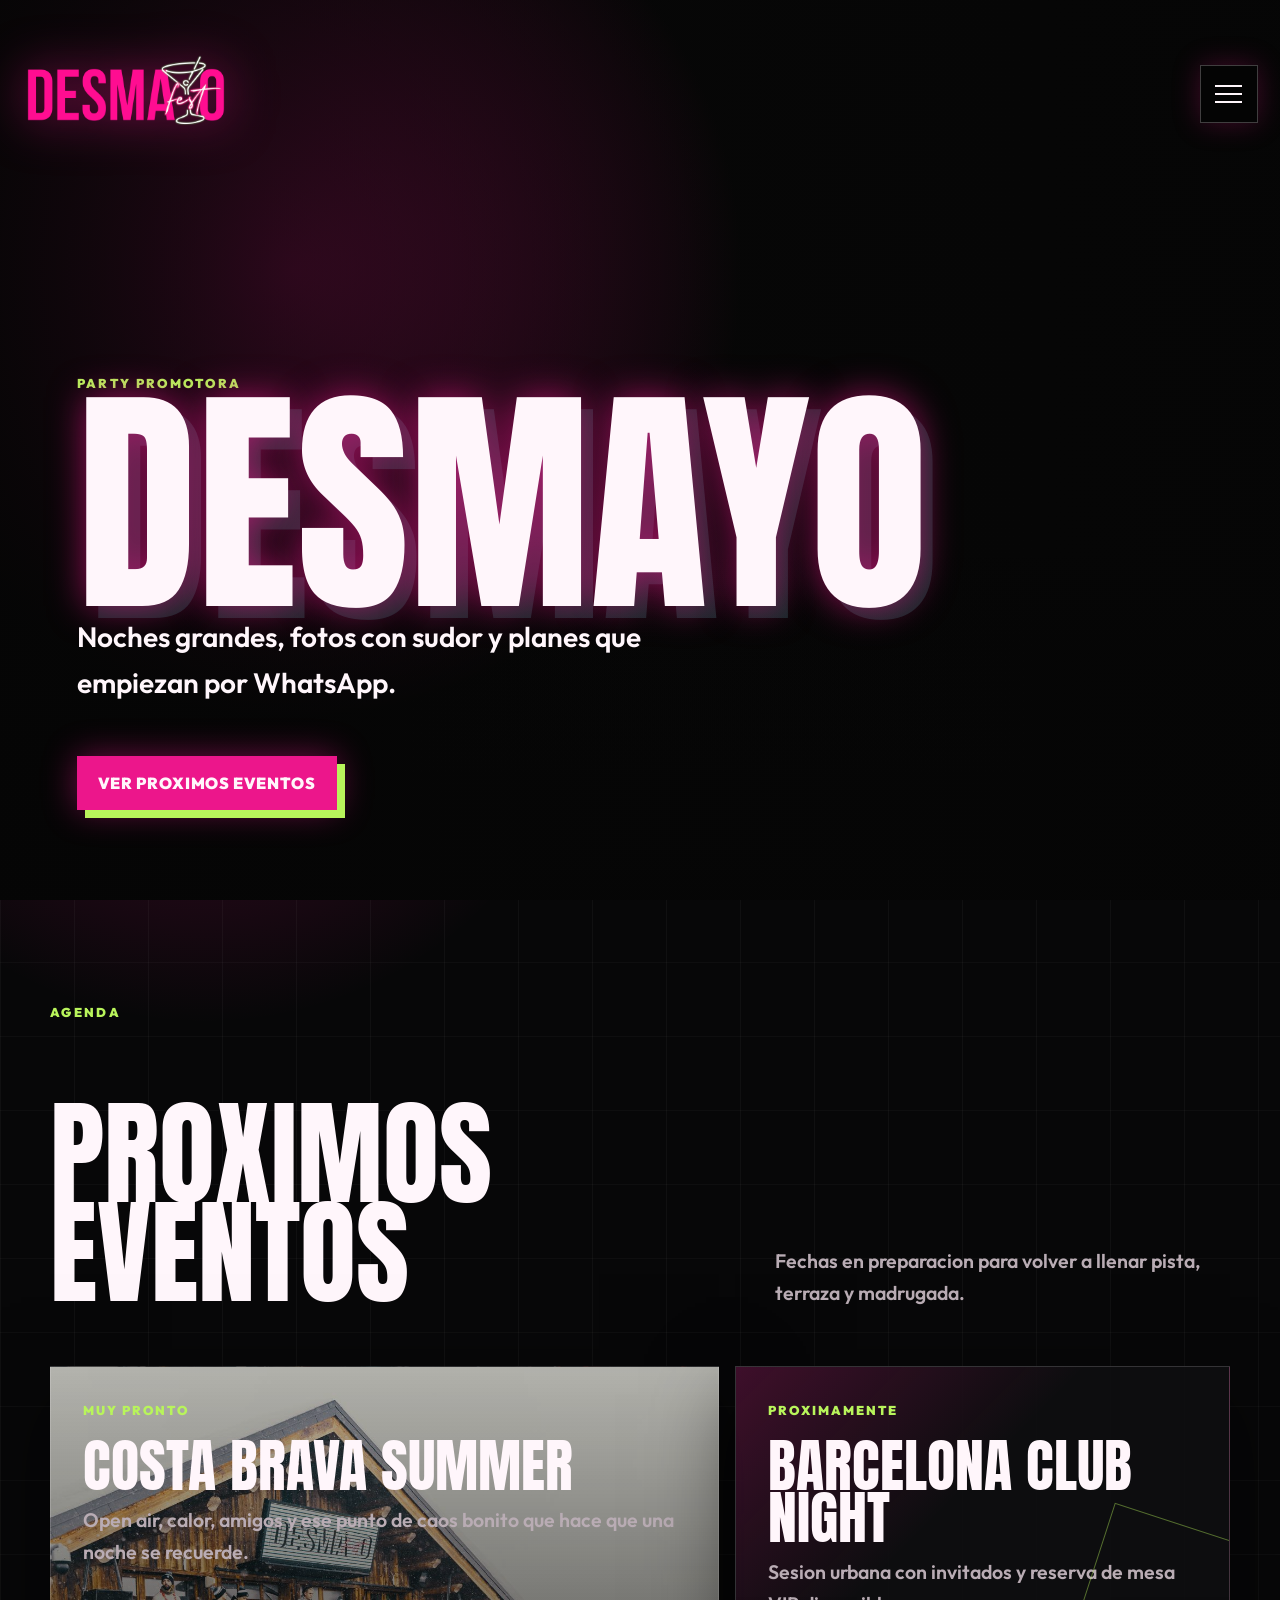
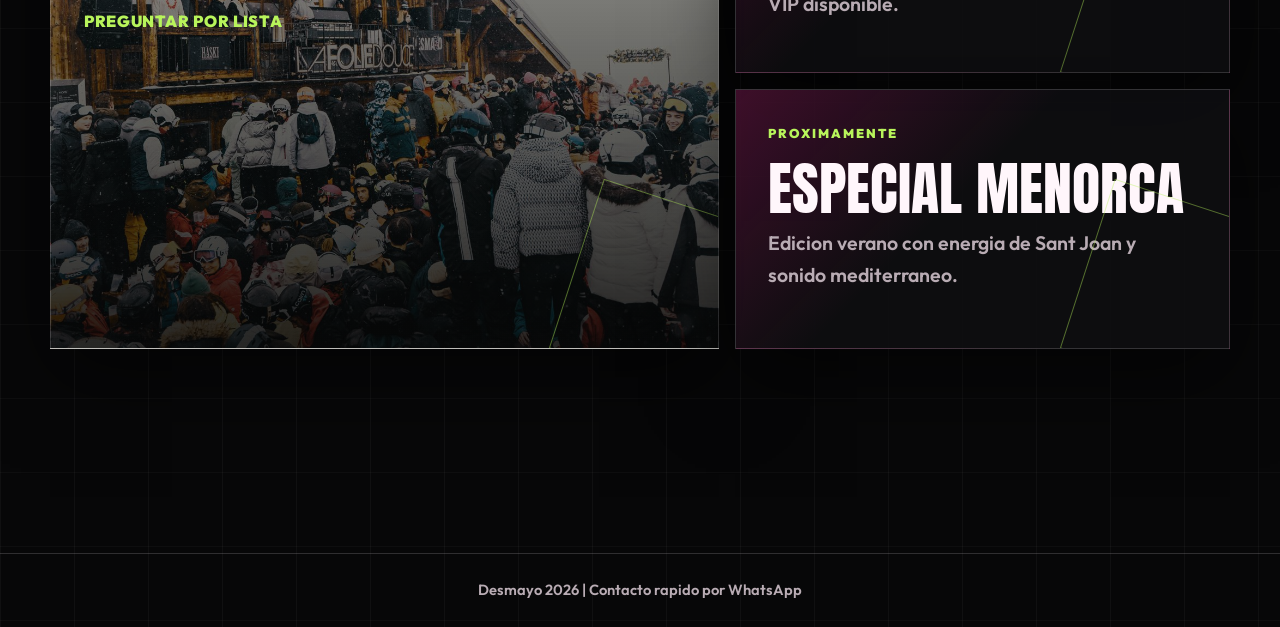
==== index.html @ 06d0cbae "Redesign public website navigation and pages" ====
<!DOCTYPE html>
<html lang="es">
  <head>
    <meta charset="UTF-8" />
    <meta name="viewport" content="width=device-width, initial-scale=1.0" />
    <title>Desmayo | Portada</title>
    <link rel="stylesheet" href="styles.css" />
  </head>
  <body>
    <nav class="corner-nav" aria-label="Navegacion principal">
      <a class="brand-mark" href="index.html" aria-label="Desmayo">
        <img src="assets/desmayo-rosa.png" alt="Desmayo" />
      </a>
      <button class="menu-toggle" id="navToggle" type="button" aria-expanded="false" aria-controls="navMenu" aria-label="Abrir menu">
        <span></span>
        <span></span>
        <span></span>
      </button>
    </nav>

    <div class="menu-overlay" id="navMenu" aria-hidden="true">
      <button class="menu-close" id="navClose" type="button" aria-label="Cerrar menu"></button>
      <div class="menu-panel">
        <a href="index.html">Portada</a>
        <a href="index.html#eventos">Eventos</a>
        <a href="galeria.html">Galeria</a>
        <a href="sobre-nosotros.html">Sobre nosotros</a>
        <a href="contacto.html">Contacto</a>
      </div>
      <div class="language-chip">Catalunya / Costa Brava</div>
    </div>

    <header class="home-hero" id="top">
      <div class="hero-slideshow" aria-hidden="true">
        <span class="hero-slide hero-slide-1"></span>
        <span class="hero-slide hero-slide-2"></span>
        <span class="hero-slide hero-slide-3"></span>
        <span class="hero-slide hero-slide-4"></span>
        <span class="hero-slide hero-slide-5"></span>
      </div>
      <div class="hero-noise" aria-hidden="true"></div>
      <div class="home-hero-content">
        <p class="eyebrow">Party promotora</p>
        <h1>Desmayo</h1>
        <p class="hero-copy">Noches grandes, fotos con sudor y planes que empiezan por WhatsApp.</p>
        <a class="btn btn-primary" href="#eventos">Ver proximos eventos</a>
      </div>
    </header>

    <main>
      <section class="events-section" id="eventos">
        <div class="section-heading">
          <p class="eyebrow">Agenda</p>
          <h2>Proximos eventos</h2>
          <p>Fechas en preparacion para volver a llenar pista, terraza y madrugada.</p>
        </div>

        <div class="event-list">
          <article class="event-card event-card-featured">
            <span class="event-date">Muy pronto</span>
            <h3>Costa Brava Summer</h3>
            <p>Open air, calor, amigos y ese punto de caos bonito que hace que una noche se recuerde.</p>
            <a class="text-link" href="contacto.html">Preguntar por lista</a>
          </article>
          <article class="event-card">
            <span class="event-date">Proximamente</span>
            <h3>Barcelona Club Night</h3>
            <p>Sesion urbana con invitados y reserva de mesa VIP disponible.</p>
          </article>
          <article class="event-card">
            <span class="event-date">Proximamente</span>
            <h3>Especial Menorca</h3>
            <p>Edicion verano con energia de Sant Joan y sonido mediterraneo.</p>
          </article>
        </div>
      </section>
    </main>

    <footer>
      <p>Desmayo 2026 | Contacto rapido por WhatsApp</p>
    </footer>
    <script src="script.js"></script>
  </body>
</html>
---- styles.css ----
@import url("https://fonts.googleapis.com/css2?family=Anton&family=Outfit:wght@400;600;700;800;900&display=swap");

:root {
  --black: #050505;
  --charcoal: #111113;
  --paper: #fff6fb;
  --muted: #b9acb4;
  --pink: #ec168b;
  --hot: #ff2aa7;
  --acid: #b8f45b;
  --cyan: #7df8ff;
  --line: rgba(255, 246, 251, 0.16);
  --panel: rgba(12, 12, 14, 0.86);
  --shadow: 0 28px 80px rgba(0, 0, 0, 0.52);
}

* {
  box-sizing: border-box;
}

html {
  scroll-behavior: smooth;
}

body {
  min-height: 100vh;
  margin: 0;
  color: var(--paper);
  font-family: "Outfit", "Segoe UI", sans-serif;
  background:
    linear-gradient(90deg, rgba(255, 255, 255, 0.035) 1px, transparent 1px),
    linear-gradient(rgba(255, 255, 255, 0.026) 1px, transparent 1px),
    radial-gradient(circle at 78% 12%, rgba(125, 248, 255, 0.18), transparent 22rem),
    radial-gradient(circle at 16% 28%, rgba(236, 22, 139, 0.28), transparent 25rem),
    #070708;
  background-size: 74px 74px, 74px 74px, auto, auto, auto;
}

body.menu-open {
  overflow: hidden;
}

img {
  display: block;
  width: 100%;
}

a {
  color: inherit;
}

.corner-nav {
  position: fixed;
  top: clamp(0.9rem, 2vw, 1.4rem);
  left: clamp(0.9rem, 2vw, 1.4rem);
  right: clamp(0.9rem, 2vw, 1.4rem);
  z-index: 50;
  display: flex;
  align-items: center;
  justify-content: space-between;
  pointer-events: none;
}

.brand-mark,
.menu-toggle {
  pointer-events: auto;
}

.brand-mark {
  width: clamp(128px, 16vw, 220px);
  filter: drop-shadow(0 0 24px rgba(236, 22, 139, 0.58));
}

.menu-toggle {
  display: grid;
  width: 58px;
  height: 58px;
  place-content: center;
  gap: 6px;
  border: 1px solid rgba(255, 246, 251, 0.24);
  background: rgba(5, 5, 5, 0.7);
  box-shadow: 0 0 28px rgba(236, 22, 139, 0.25);
  cursor: pointer;
  backdrop-filter: blur(18px);
}

.menu-toggle span {
  display: block;
  width: 27px;
  height: 2px;
  background: var(--paper);
  transition: transform 0.2s ease, opacity 0.2s ease;
}

.menu-toggle:hover span:nth-child(2) {
  transform: translateX(-7px);
}

.menu-overlay {
  position: fixed;
  inset: 0;
  z-index: 100;
  display: grid;
  place-items: center;
  padding: clamp(1.2rem, 5vw, 4rem);
  background:
    radial-gradient(circle at 14% 18%, rgba(255, 255, 255, 0.22), transparent 13rem),
    linear-gradient(145deg, #f00094 0%, #e91588 62%, #cf006f 100%);
  opacity: 0;
  visibility: hidden;
  transform: scale(1.03);
  transition: opacity 0.24s ease, visibility 0.24s ease, transform 0.24s ease;
}

.menu-overlay.is-open {
  opacity: 1;
  visibility: visible;
  transform: scale(1);
}

.menu-close {
  position: absolute;
  top: clamp(1.1rem, 3vw, 2.2rem);
  right: clamp(1.1rem, 3vw, 2.4rem);
  width: 62px;
  height: 62px;
  border: 0;
  background: transparent;
  cursor: pointer;
}

.menu-close::before,
.menu-close::after {
  content: "";
  position: absolute;
  top: 30px;
  left: 7px;
  width: 48px;
  height: 3px;
  background: var(--paper);
}

.menu-close::before {
  transform: rotate(45deg);
}

.menu-close::after {
  transform: rotate(-45deg);
}

.menu-panel {
  display: grid;
  gap: clamp(1.35rem, 4.6vh, 3.7rem);
  text-align: center;
}

.menu-panel a {
  color: var(--paper);
  font-size: clamp(2.15rem, 7vw, 5.4rem);
  font-weight: 400;
  line-height: 0.9;
  text-decoration: none;
  letter-spacing: 0;
  transition: transform 0.18s ease, text-shadow 0.18s ease;
}

.menu-panel a:hover {
  text-shadow: 8px 8px 0 rgba(5, 5, 5, 0.22);
  transform: translateY(-3px);
}

.language-chip {
  position: absolute;
  bottom: clamp(1.2rem, 4vw, 3rem);
  left: 50%;
  font-size: clamp(1.1rem, 3vw, 2rem);
  font-weight: 700;
  transform: translateX(-50%);
  white-space: nowrap;
}

.home-hero {
  position: relative;
  display: grid;
  min-height: 100svh;
  align-items: end;
  overflow: hidden;
  padding: clamp(8rem, 15vw, 13rem) clamp(1rem, 6vw, 6rem) clamp(2.2rem, 7vw, 6rem);
  background: var(--black);
}

.hero-slideshow,
.hero-slide,
.hero-noise {
  position: absolute;
  inset: 0;
}

.hero-slideshow {
  background: #070707;
}

.hero-slide {
  opacity: 0;
  background-position: center;
  background-size: cover;
  filter: saturate(1.18) contrast(1.08) brightness(0.82);
  transform: scale(1.04);
  animation: heroFade 45s infinite;
}

.hero-slide-1 {
  background-image: url("imagenes/1%20capt.png");
  animation-delay: -3s;
}

.hero-slide-2 {
  background-image: url("imagenes/2.png");
  animation-delay: 6s;
}

.hero-slide-3 {
  background-image: url("imagenes/3.png");
  animation-delay: 15s;
}

.hero-slide-4 {
  background-image: url("imagenes/4.png");
  animation-delay: 24s;
}

.hero-slide-5 {
  background-image: url("imagenes/5.png");
  animation-delay: 33s;
}

@keyframes heroFade {
  0%,
  100% {
    opacity: 0;
    transform: scale(1.04);
  }

  7%,
  22% {
    opacity: 1;
  }

  30% {
    opacity: 0;
    transform: scale(1.12);
  }
}

.hero-noise {
  background:
    linear-gradient(90deg, rgba(5, 5, 5, 0.86), rgba(5, 5, 5, 0.24) 54%, rgba(5, 5, 5, 0.68)),
    linear-gradient(0deg, rgba(5, 5, 5, 0.74), transparent 42%),
    radial-gradient(circle at 23% 30%, rgba(236, 22, 139, 0.42), transparent 28rem);
}

.home-hero-content {
  position: relative;
  z-index: 1;
  max-width: 980px;
}

.eyebrow {
  width: fit-content;
  margin: 0 0 1rem;
  color: var(--acid);
  font-size: 0.8rem;
  font-weight: 900;
  letter-spacing: 0.18em;
  text-transform: uppercase;
}

h1,
h2,
h3,
.menu-panel a {
  font-family: "Anton", Impact, sans-serif;
  text-transform: uppercase;
}

h1,
h2,
h3,
p {
  margin-top: 0;
}

h1 {
  margin-bottom: 1rem;
  font-size: clamp(5rem, 19vw, 16rem);
  font-weight: 400;
  line-height: 0.77;
  text-shadow: 0 0 36px rgba(236, 22, 139, 0.62), 12px 12px 0 rgba(125, 248, 255, 0.14);
}

h2 {
  margin-bottom: 1rem;
  font-size: clamp(3.2rem, 9vw, 8.5rem);
  font-weight: 400;
  line-height: 0.86;
}

h3 {
  margin-bottom: 0.75rem;
  font-size: clamp(2rem, 4.5vw, 4.8rem);
  font-weight: 400;
  line-height: 0.9;
}

p {
  max-width: 680px;
  color: var(--muted);
  font-size: clamp(1rem, 1.7vw, 1.22rem);
  font-weight: 600;
  line-height: 1.65;
}

.hero-copy {
  color: var(--paper);
  font-size: clamp(1.15rem, 2.3vw, 1.75rem);
}

.btn,
.text-link {
  display: inline-flex;
  align-items: center;
  justify-content: center;
  min-height: 54px;
  margin-top: 1.4rem;
  padding: 0.95rem 1.25rem;
  border: 1px solid transparent;
  font-weight: 900;
  text-decoration: none;
  text-transform: uppercase;
  letter-spacing: 0.04em;
  transition: transform 0.18s ease, box-shadow 0.18s ease;
}

.btn:hover,
.text-link:hover {
  transform: translateY(-3px);
}

.btn-primary {
  color: var(--paper);
  background: var(--pink);
  box-shadow: 8px 8px 0 var(--acid), 0 0 34px rgba(236, 22, 139, 0.46);
}

.btn-secondary {
  color: var(--paper);
  border-color: var(--line);
  background: rgba(255, 255, 255, 0.07);
}

.text-link {
  min-height: auto;
  padding: 0;
  color: var(--acid);
}

main,
.page-main {
  width: min(1180px, calc(100% - 2rem));
  margin: 0 auto;
  padding: clamp(4rem, 8vw, 7rem) 0;
}

.events-section,
.gallery,
.story-section,
.contact-hero,
.admin-panel {
  margin-bottom: clamp(4rem, 8vw, 7rem);
}

.section-heading {
  display: grid;
  grid-template-columns: minmax(0, 0.8fr) minmax(260px, 0.55fr);
  gap: clamp(1.5rem, 5vw, 4rem);
  align-items: end;
  margin-bottom: clamp(1.4rem, 4vw, 3rem);
}

.section-heading .eyebrow,
.section-heading h2 {
  grid-column: 1;
}

.section-heading p:not(.eyebrow) {
  grid-column: 2;
  margin-bottom: 0.5rem;
}

.event-list {
  display: grid;
  grid-template-columns: 1.35fr 1fr;
  gap: 1rem;
}

.event-card {
  position: relative;
  min-height: 260px;
  padding: clamp(1.2rem, 3vw, 2rem);
  border: 1px solid var(--line);
  background:
    linear-gradient(135deg, rgba(236, 22, 139, 0.22), transparent 44%),
    rgba(14, 14, 16, 0.9);
  box-shadow: var(--shadow);
  overflow: hidden;
}

.event-card::after {
  content: "";
  position: absolute;
  right: -2rem;
  bottom: -2rem;
  width: 11rem;
  aspect-ratio: 1;
  border: 1px solid rgba(184, 244, 91, 0.42);
  transform: rotate(18deg);
}

.event-card-featured {
  grid-row: span 2;
  min-height: 540px;
  background:
    linear-gradient(0deg, rgba(5, 5, 5, 0.86), rgba(5, 5, 5, 0.26)),
    url("imagenes/IMG_8383.jpg") center / cover;
}

.event-date {
  display: inline-flex;
  margin-bottom: 1.4rem;
  color: var(--acid);
  font-size: 0.8rem;
  font-weight: 900;
  letter-spacing: 0.16em;
  text-transform: uppercase;
}

.page-hero {
  min-height: 46vh;
  display: grid;
  align-content: end;
  padding-top: 5rem;
}

.page-hero.compact {
  min-height: 36vh;
}

.page-hero h1,
.contact-hero h1 {
  font-size: clamp(4.6rem, 16vw, 13rem);
}

.gallery-header {
  display: flex;
  align-items: end;
  justify-content: space-between;
  gap: 1.5rem;
  margin-bottom: 1.25rem;
  border-bottom: 1px solid var(--line);
  padding-bottom: 1.25rem;
}

.gallery-back {
  flex: 0 0 auto;
  margin: 0;
  cursor: pointer;
}

.gallery .grid,
.preview-grid {
  display: grid;
  grid-template-columns: repeat(auto-fit, minmax(240px, 1fr));
  gap: 1rem;
}

.gallery-empty {
  grid-column: 1 / -1;
  margin: 0;
  padding: 1.2rem;
  border: 1px dashed var(--line);
  background: rgba(255, 255, 255, 0.06);
}

.gallery .card,
.preview-grid .card {
  position: relative;
  min-height: 240px;
  overflow: hidden;
  border: 1px solid var(--line);
  background: var(--charcoal);
  box-shadow: var(--shadow);
  aspect-ratio: 4 / 3;
}

.gallery .card::before {
  content: "";
  position: absolute;
  inset: 0;
  z-index: 1;
  pointer-events: none;
  background: linear-gradient(180deg, transparent 42%, rgba(0, 0, 0, 0.88));
}

.gallery .card img,
.preview-grid .card img {
  height: 100%;
  object-fit: cover;
  transition: transform 0.28s ease, filter 0.28s ease;
}

.album-card {
  padding: 0;
  color: inherit;
  cursor: pointer;
  text-align: left;
}

.album-card:hover img,
.album-card:hover .album-placeholder {
  filter: saturate(1.25) contrast(1.08);
  transform: scale(1.055);
}

.album-placeholder {
  display: grid;
  width: 100%;
  height: 100%;
  place-items: center;
  background: linear-gradient(135deg, rgba(236, 22, 139, 0.34), rgba(125, 248, 255, 0.16)), #111;
  font-weight: 900;
  text-transform: uppercase;
}

.album-info {
  position: absolute;
  inset: auto 0 0;
  z-index: 2;
  display: grid;
  gap: 0.45rem;
  padding: 1rem;
}

.album-info strong {
  font-family: "Anton", Impact, sans-serif;
  font-size: clamp(1.7rem, 3vw, 2.6rem);
  font-weight: 400;
  line-height: 0.9;
  text-transform: uppercase;
}

.album-info small {
  width: fit-content;
  padding: 0.25rem 0.5rem;
  color: var(--black);
  background: var(--acid);
  font-weight: 900;
}

.story-section {
  display: grid;
  grid-template-columns: minmax(260px, 0.85fr) minmax(0, 1fr);
  gap: clamp(1.4rem, 5vw, 4rem);
  align-items: center;
}

.story-image {
  overflow: hidden;
  border: 1px solid var(--line);
  box-shadow: var(--shadow);
}

.story-image img {
  height: min(70vh, 720px);
  object-fit: cover;
}

.story-copy {
  display: grid;
  gap: 1rem;
}

.story-copy p {
  margin: 0;
  padding-left: 1rem;
  border-left: 4px solid var(--pink);
}

.contact-hero {
  min-height: 80vh;
  display: grid;
  align-content: center;
  padding-top: 5rem;
}

.cta-actions {
  display: flex;
  flex-wrap: wrap;
  gap: 1rem;
}

.is-hidden {
  display: none !important;
}

footer {
  padding: 1.5rem;
  border-top: 1px solid var(--line);
  text-align: center;
}

footer p {
  max-width: none;
  margin: 0;
  font-size: 0.92rem;
}

.admin-panel {
  min-height: 100vh;
  display: grid;
  align-content: center;
  grid-template-columns: minmax(0, 0.85fr) minmax(320px, 1fr);
  gap: clamp(2rem, 6vw, 5rem);
  margin-bottom: 0;
}

.admin-panel > p,
.admin-panel > h1,
.admin-panel > h1 + p {
  grid-column: 1;
}

.admin-form {
  grid-column: 2;
  grid-row: 1 / span 4;
  display: grid;
  gap: 0.9rem;
  align-self: center;
  padding: clamp(1.2rem, 3vw, 2rem);
  border: 1px solid var(--line);
  background: var(--panel);
  box-shadow: var(--shadow);
}

.admin-form label {
  color: var(--paper);
  font-size: 0.86rem;
  font-weight: 900;
  text-transform: uppercase;
}

.admin-form input[type="password"],
.admin-form input[type="text"],
.admin-form input[type="file"],
.admin-form select,
.admin-form textarea {
  width: 100%;
  padding: 0.95rem 1rem;
  border: 1px solid var(--line);
  outline: none;
  background: rgba(0, 0, 0, 0.5);
  color: var(--paper);
  font: inherit;
}

.admin-form input:focus,
.admin-form select:focus,
.admin-form textarea:focus {
  border-color: var(--pink);
  box-shadow: 0 0 0 3px rgba(236, 22, 139, 0.2);
}

.admin-form textarea {
  resize: vertical;
}

.admin-form .btn {
  width: 100%;
  margin-top: 0.4rem;
  border: 0;
  cursor: pointer;
}

.album-mode {
  display: grid;
  grid-template-columns: repeat(2, minmax(0, 1fr));
  gap: 0.7rem;
}

.album-mode label {
  display: flex;
  min-height: 48px;
  align-items: center;
  justify-content: center;
  gap: 0.45rem;
  border: 1px solid var(--line);
  background: rgba(236, 22, 139, 0.08);
  color: var(--muted);
  text-align: center;
}

.album-fields {
  display: grid;
  gap: 0.8rem;
}

.status {
  color: var(--muted);
  font-weight: 900;
}

.status.active {
  color: var(--acid);
}

.preview-grid {
  grid-column: 1 / -1;
  margin-top: 1.5rem;
}

.admin-panel > .btn-secondary {
  grid-column: 1 / -1;
  width: fit-content;
}

@media (max-width: 820px) {
  .brand-mark {
    width: 132px;
  }

  .menu-toggle {
    width: 52px;
    height: 52px;
  }

  .home-hero {
    min-height: 92svh;
  }

  .section-heading,
  .event-list,
  .story-section,
  .admin-panel {
    grid-template-columns: 1fr;
  }

  .section-heading .eyebrow,
  .section-heading h2,
  .section-heading p:not(.eyebrow),
  .admin-panel > p,
  .admin-panel > h1,
  .admin-panel > h1 + p,
  .admin-form {
    grid-column: 1;
    grid-row: auto;
  }

  .event-card-featured {
    min-height: 420px;
  }

  .gallery-header {
    display: block;
  }

  .gallery-back {
    margin-top: 1rem;
  }
}

@media (max-width: 520px) {
  main,
  .page-main {
    width: min(100% - 1rem, 1180px);
  }

  h1 {
    font-size: clamp(4.4rem, 22vw, 7rem);
  }

  .page-hero h1,
  .contact-hero h1 {
    font-size: clamp(3.6rem, 18vw, 6.4rem);
  }

  .menu-panel a {
    font-size: clamp(2rem, 12vw, 4rem);
  }

  .language-chip {
    bottom: 1rem;
    font-size: 1.1rem;
  }

  .btn,
  .cta-actions .btn {
    width: 100%;
  }

  .album-mode {
    grid-template-columns: 1fr;
  }
}
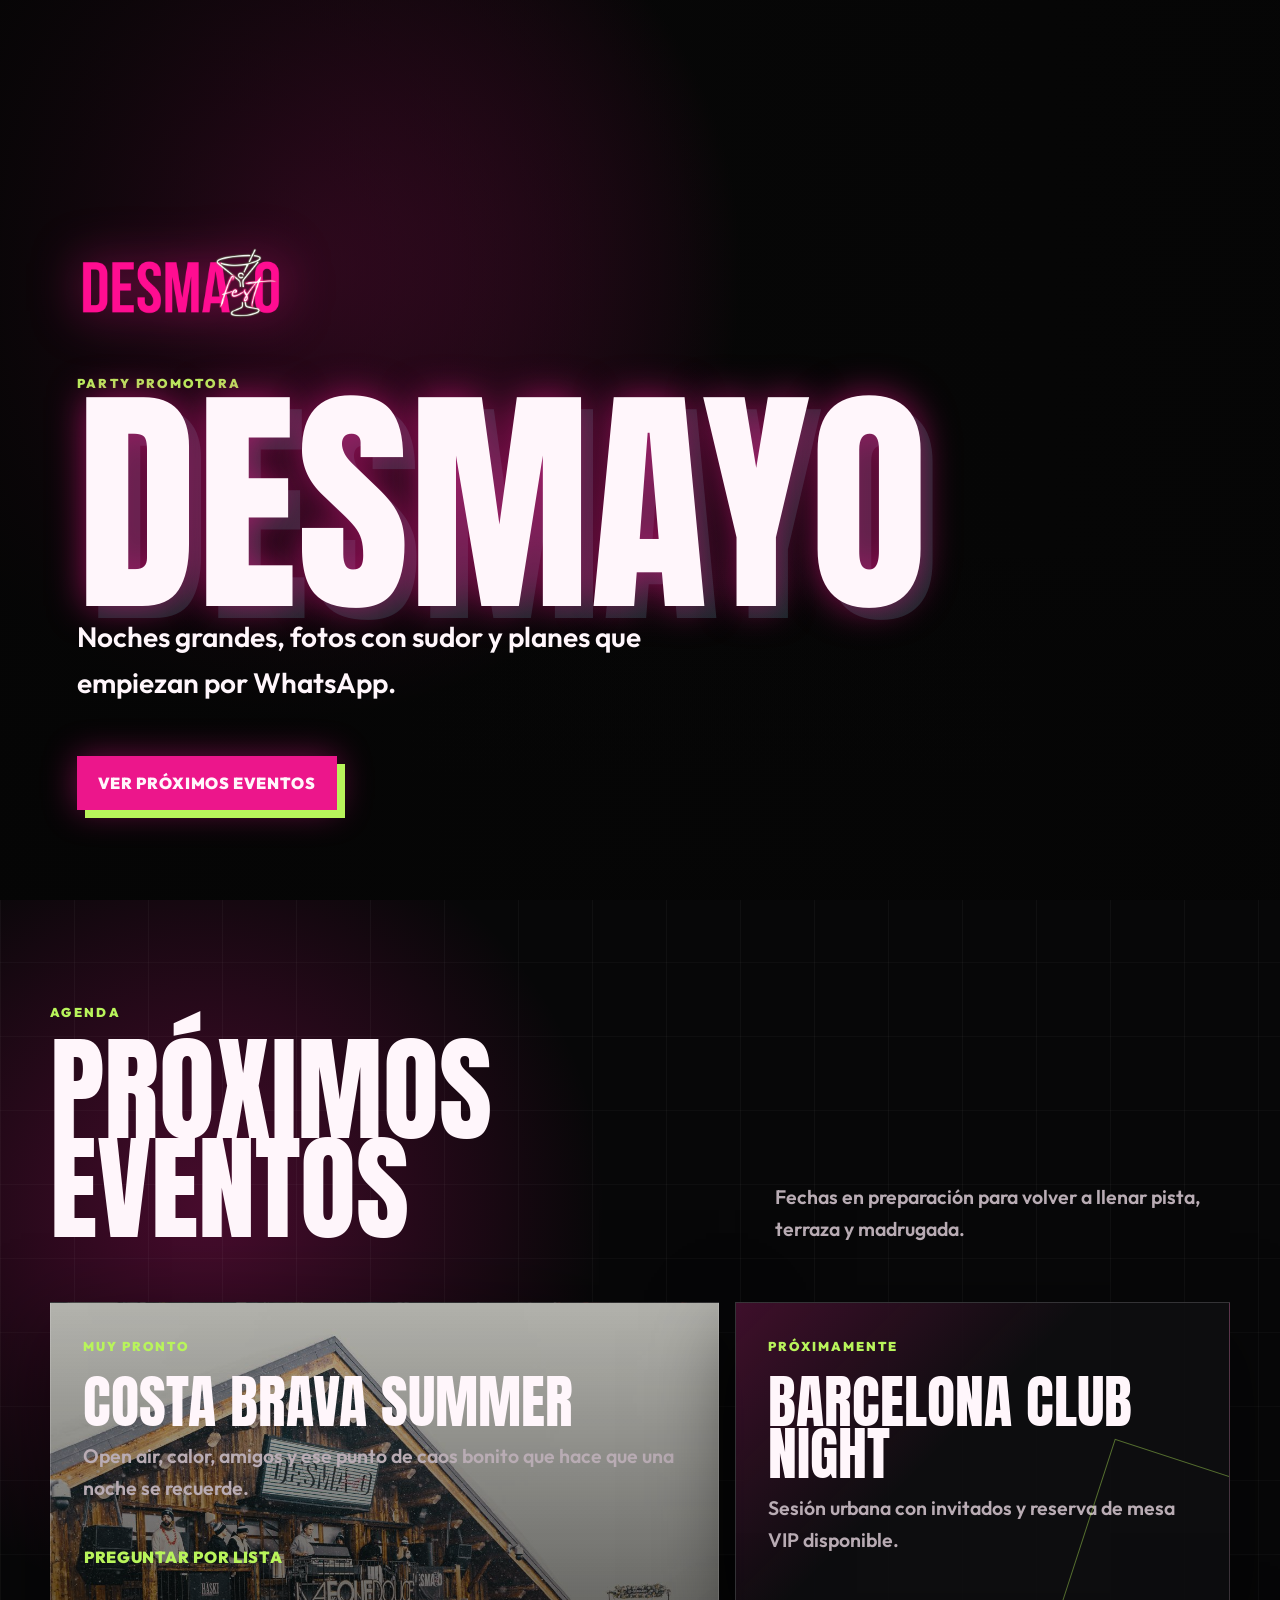
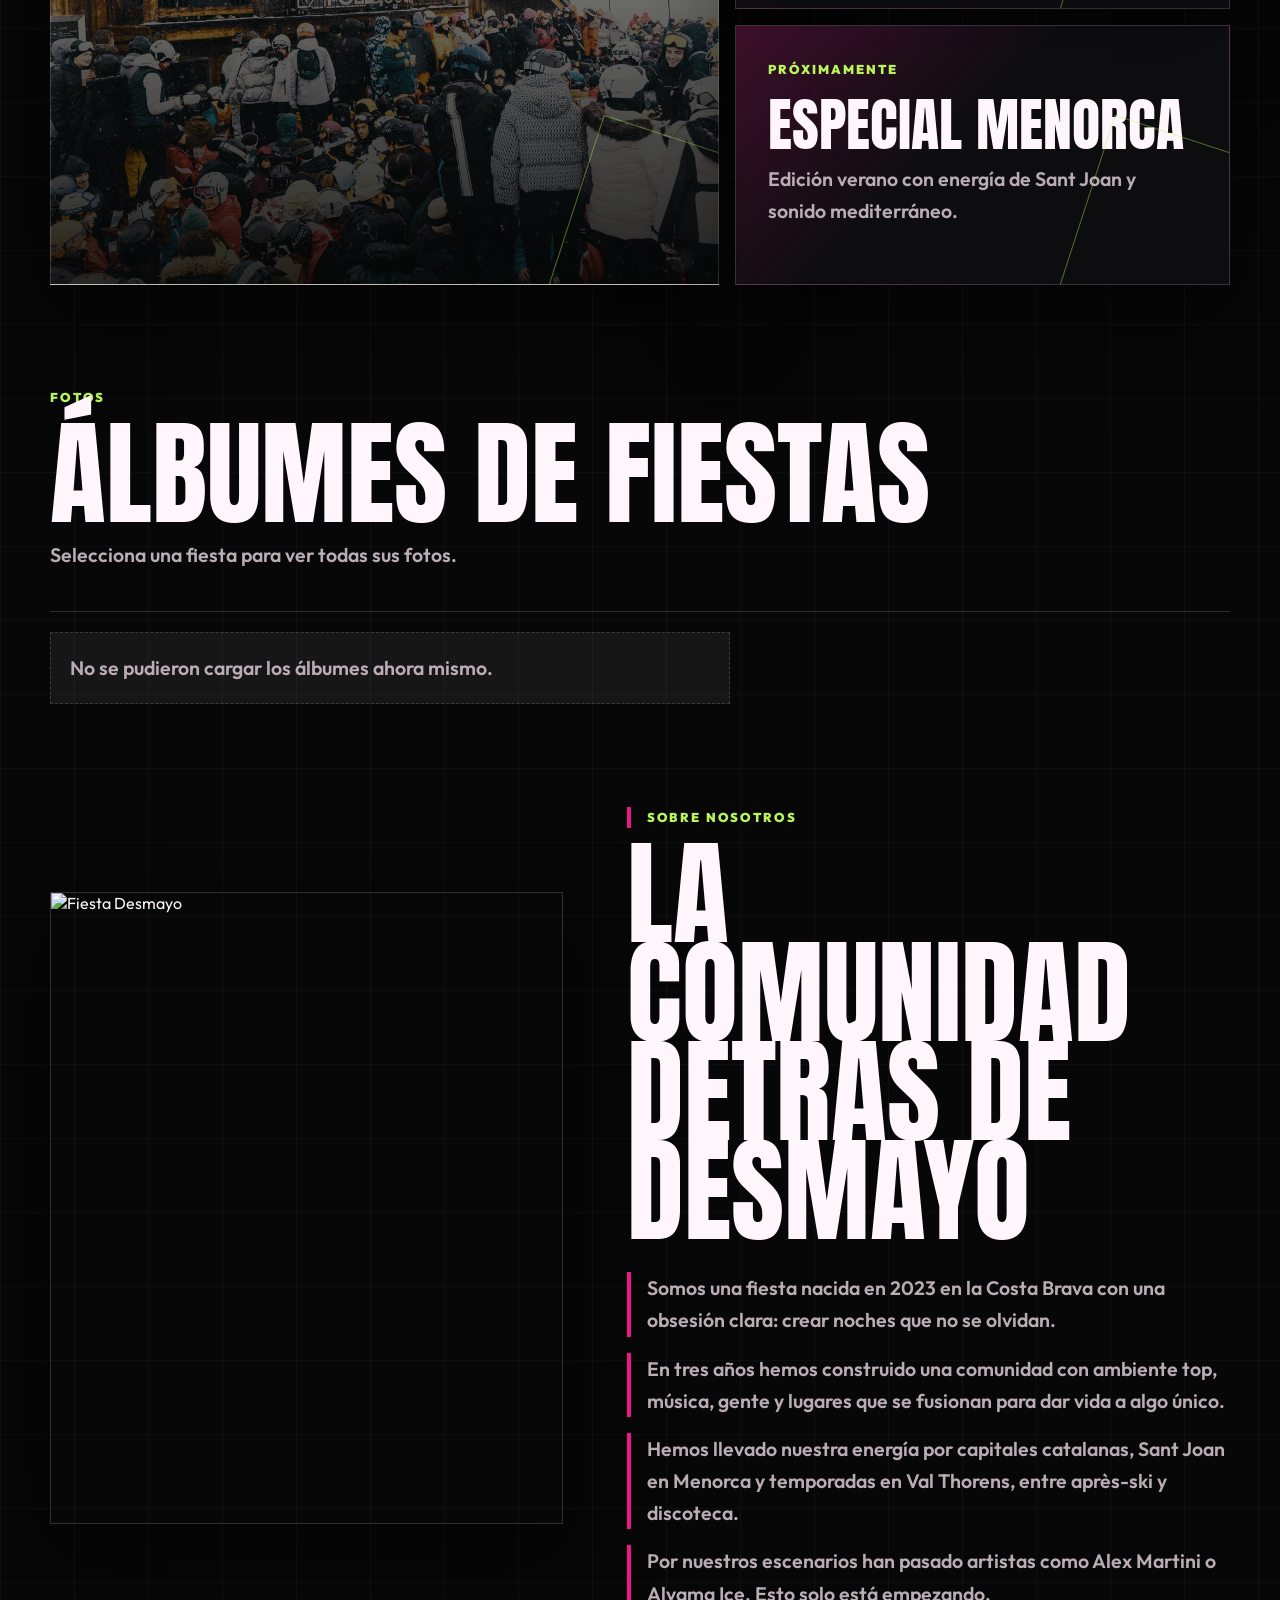
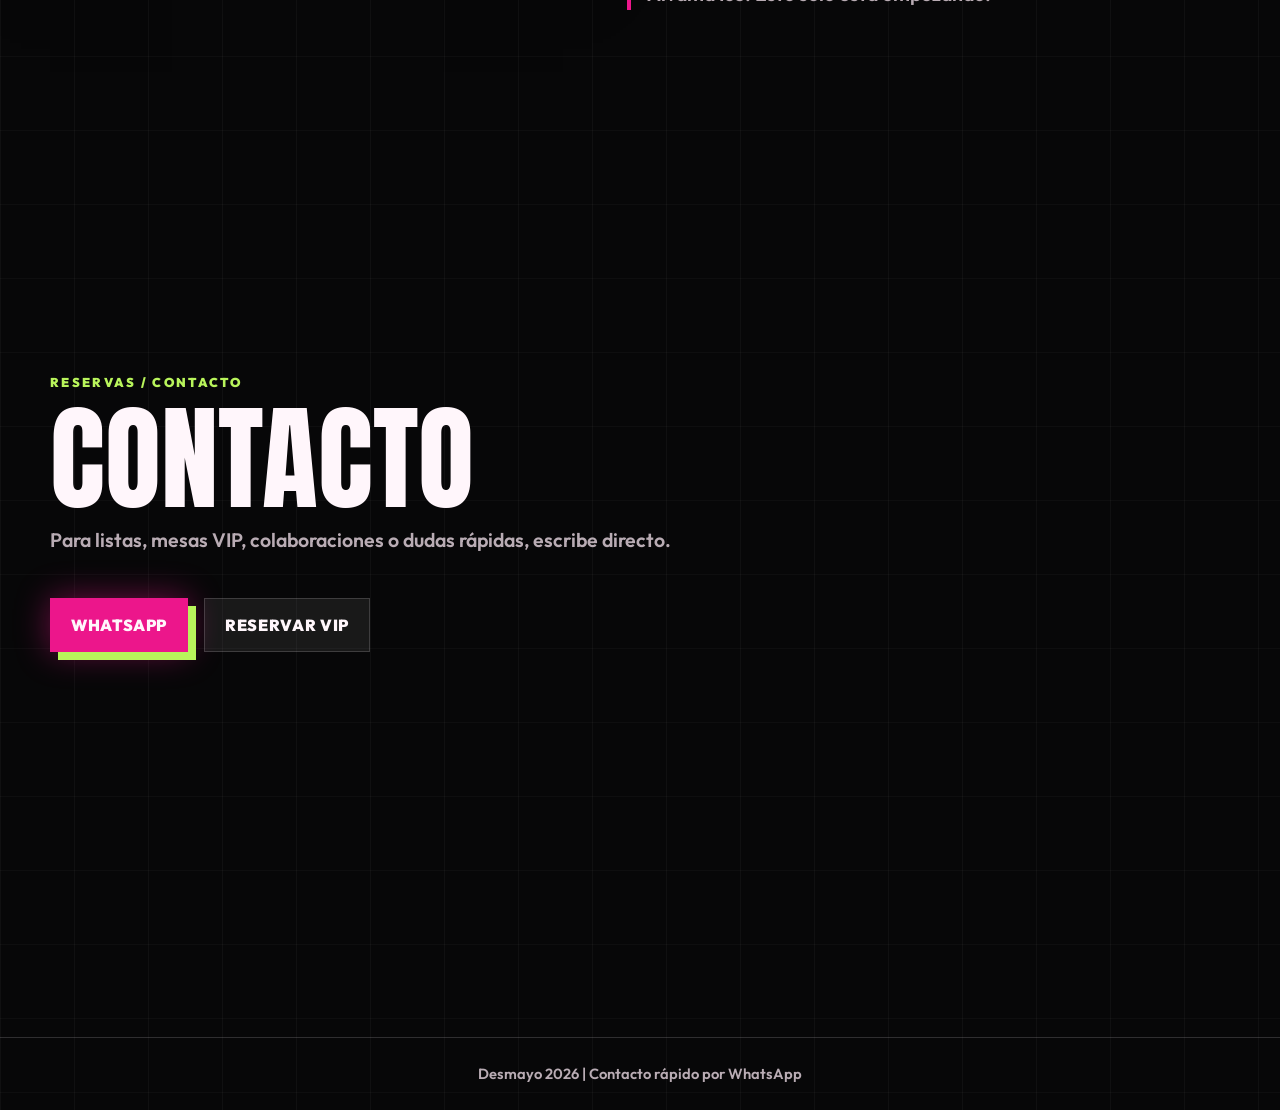
==== commit 5816cf6a: "Revert to single-page layout without navbar" ====
--- a/index.html
+++ b/index.html
@@ -3,33 +3,10 @@
   <head>
     <meta charset="UTF-8" />
     <meta name="viewport" content="width=device-width, initial-scale=1.0" />
-    <title>Desmayo | Portada</title>
+    <title>Desmayo</title>
     <link rel="stylesheet" href="styles.css" />
   </head>
   <body>
-    <nav class="corner-nav" aria-label="Navegacion principal">
-      <a class="brand-mark" href="index.html" aria-label="Desmayo">
-        <img src="assets/desmayo-rosa.png" alt="Desmayo" />
-      </a>
-      <button class="menu-toggle" id="navToggle" type="button" aria-expanded="false" aria-controls="navMenu" aria-label="Abrir menu">
-        <span></span>
-        <span></span>
-        <span></span>
-      </button>
-    </nav>
-
-    <div class="menu-overlay" id="navMenu" aria-hidden="true">
-      <button class="menu-close" id="navClose" type="button" aria-label="Cerrar menu"></button>
-      <div class="menu-panel">
-        <a href="index.html">Portada</a>
-        <a href="index.html#eventos">Eventos</a>
-        <a href="galeria.html">Galeria</a>
-        <a href="sobre-nosotros.html">Sobre nosotros</a>
-        <a href="contacto.html">Contacto</a>
-      </div>
-      <div class="language-chip">Catalunya / Costa Brava</div>
-    </div>
-
     <header class="home-hero" id="top">
       <div class="hero-slideshow" aria-hidden="true">
         <span class="hero-slide hero-slide-1"></span>
@@ -40,19 +17,24 @@
       </div>
       <div class="hero-noise" aria-hidden="true"></div>
       <div class="home-hero-content">
+        <a class="brand-mark hero-brand" href="#top" aria-label="Desmayo">
+          <img src="assets/desmayo-rosa.png" alt="Desmayo" />
+        </a>
         <p class="eyebrow">Party promotora</p>
         <h1>Desmayo</h1>
         <p class="hero-copy">Noches grandes, fotos con sudor y planes que empiezan por WhatsApp.</p>
-        <a class="btn btn-primary" href="#eventos">Ver proximos eventos</a>
+        <a class="btn btn-primary" href="#eventos">Ver próximos eventos</a>
       </div>
     </header>
 
     <main>
       <section class="events-section" id="eventos">
         <div class="section-heading">
-          <p class="eyebrow">Agenda</p>
-          <h2>Proximos eventos</h2>
-          <p>Fechas en preparacion para volver a llenar pista, terraza y madrugada.</p>
+          <div>
+            <p class="eyebrow">Agenda</p>
+            <h2>Próximos eventos</h2>
+          </div>
+          <p>Fechas en preparación para volver a llenar pista, terraza y madrugada.</p>
         </div>
 
         <div class="event-list">
@@ -60,24 +42,62 @@
             <span class="event-date">Muy pronto</span>
             <h3>Costa Brava Summer</h3>
             <p>Open air, calor, amigos y ese punto de caos bonito que hace que una noche se recuerde.</p>
-            <a class="text-link" href="contacto.html">Preguntar por lista</a>
+            <a class="text-link" href="#contacto">Preguntar por lista</a>
           </article>
           <article class="event-card">
-            <span class="event-date">Proximamente</span>
+            <span class="event-date">Próximamente</span>
             <h3>Barcelona Club Night</h3>
-            <p>Sesion urbana con invitados y reserva de mesa VIP disponible.</p>
+            <p>Sesión urbana con invitados y reserva de mesa VIP disponible.</p>
           </article>
           <article class="event-card">
-            <span class="event-date">Proximamente</span>
+            <span class="event-date">Próximamente</span>
             <h3>Especial Menorca</h3>
-            <p>Edicion verano con energia de Sant Joan y sonido mediterraneo.</p>
+            <p>Edición verano con energía de Sant Joan y sonido mediterráneo.</p>
           </article>
+        </div>
+      </section>
+
+      <section class="gallery" id="galeria">
+        <div class="gallery-header">
+          <div>
+            <p class="eyebrow">Fotos</p>
+            <h2 id="galleryTitle">Álbumes de fiestas</h2>
+            <p id="galleryDescription">Selecciona una fiesta para ver todas sus fotos.</p>
+          </div>
+          <button class="btn btn-secondary gallery-back is-hidden" id="backToAlbums" type="button">Ver álbumes</button>
+        </div>
+        <div class="grid" id="galleryGrid">
+          <p class="gallery-empty">Cargando álbumes...</p>
+        </div>
+      </section>
+
+      <section class="story-section" id="about">
+        <div class="story-image">
+          <img src="imagenes/IMG_3605.jpg" alt="Fiesta Desmayo" />
+        </div>
+        <div class="story-copy">
+          <p class="eyebrow">Sobre nosotros</p>
+          <h2>La comunidad detrás de Desmayo</h2>
+          <p>Somos una fiesta nacida en 2023 en la Costa Brava con una obsesión clara: crear noches que no se olvidan.</p>
+          <p>En tres años hemos construido una comunidad con ambiente top, música, gente y lugares que se fusionan para dar vida a algo único.</p>
+          <p>Hemos llevado nuestra energía por capitales catalanas, Sant Joan en Menorca y temporadas en Val Thorens, entre après-ski y discoteca.</p>
+          <p>Por nuestros escenarios han pasado artistas como Alex Martini o Alvama Ice. Esto solo está empezando.</p>
+        </div>
+      </section>
+
+      <section class="contact-hero" id="contacto">
+        <p class="eyebrow">Reservas / contacto</p>
+        <h2>Contacto</h2>
+        <p>Para listas, mesas VIP, colaboraciones o dudas rápidas, escribe directo.</p>
+        <div class="cta-actions">
+          <a class="btn btn-primary" href="https://wa.me/34636671788?text=Hola%2C%20quiero%20informaci%C3%B3n%20sobre%20Desmayo." target="_blank" rel="noopener">WhatsApp</a>
+          <a class="btn btn-secondary" href="https://zsazsadiscotheque.com/?utm_source=desmayo_web" target="_blank" rel="noopener">Reservar VIP</a>
         </div>
       </section>
     </main>
 
     <footer>
-      <p>Desmayo 2026 | Contacto rapido por WhatsApp</p>
+      <p>Desmayo 2026 | Contacto rápido por WhatsApp</p>
     </footer>
     <script src="script.js"></script>
   </body>
--- a/styles.css
+++ b/styles.css
@@ -36,147 +36,14 @@
   background-size: 74px 74px, 74px 74px, auto, auto, auto;
 }
 
-body.menu-open {
-  overflow: hidden;
-}
-
 img {
   display: block;
   width: 100%;
 }
 
-a {
-  color: inherit;
-}
-
-.corner-nav {
-  position: fixed;
-  top: clamp(0.9rem, 2vw, 1.4rem);
-  left: clamp(0.9rem, 2vw, 1.4rem);
-  right: clamp(0.9rem, 2vw, 1.4rem);
-  z-index: 50;
-  display: flex;
-  align-items: center;
-  justify-content: space-between;
-  pointer-events: none;
-}
-
-.brand-mark,
-.menu-toggle {
-  pointer-events: auto;
-}
-
 .brand-mark {
   width: clamp(128px, 16vw, 220px);
   filter: drop-shadow(0 0 24px rgba(236, 22, 139, 0.58));
-}
-
-.menu-toggle {
-  display: grid;
-  width: 58px;
-  height: 58px;
-  place-content: center;
-  gap: 6px;
-  border: 1px solid rgba(255, 246, 251, 0.24);
-  background: rgba(5, 5, 5, 0.7);
-  box-shadow: 0 0 28px rgba(236, 22, 139, 0.25);
-  cursor: pointer;
-  backdrop-filter: blur(18px);
-}
-
-.menu-toggle span {
-  display: block;
-  width: 27px;
-  height: 2px;
-  background: var(--paper);
-  transition: transform 0.2s ease, opacity 0.2s ease;
-}
-
-.menu-toggle:hover span:nth-child(2) {
-  transform: translateX(-7px);
-}
-
-.menu-overlay {
-  position: fixed;
-  inset: 0;
-  z-index: 100;
-  display: grid;
-  place-items: center;
-  padding: clamp(1.2rem, 5vw, 4rem);
-  background:
-    radial-gradient(circle at 14% 18%, rgba(255, 255, 255, 0.22), transparent 13rem),
-    linear-gradient(145deg, #f00094 0%, #e91588 62%, #cf006f 100%);
-  opacity: 0;
-  visibility: hidden;
-  transform: scale(1.03);
-  transition: opacity 0.24s ease, visibility 0.24s ease, transform 0.24s ease;
-}
-
-.menu-overlay.is-open {
-  opacity: 1;
-  visibility: visible;
-  transform: scale(1);
-}
-
-.menu-close {
-  position: absolute;
-  top: clamp(1.1rem, 3vw, 2.2rem);
-  right: clamp(1.1rem, 3vw, 2.4rem);
-  width: 62px;
-  height: 62px;
-  border: 0;
-  background: transparent;
-  cursor: pointer;
-}
-
-.menu-close::before,
-.menu-close::after {
-  content: "";
-  position: absolute;
-  top: 30px;
-  left: 7px;
-  width: 48px;
-  height: 3px;
-  background: var(--paper);
-}
-
-.menu-close::before {
-  transform: rotate(45deg);
-}
-
-.menu-close::after {
-  transform: rotate(-45deg);
-}
-
-.menu-panel {
-  display: grid;
-  gap: clamp(1.35rem, 4.6vh, 3.7rem);
-  text-align: center;
-}
-
-.menu-panel a {
-  color: var(--paper);
-  font-size: clamp(2.15rem, 7vw, 5.4rem);
-  font-weight: 400;
-  line-height: 0.9;
-  text-decoration: none;
-  letter-spacing: 0;
-  transition: transform 0.18s ease, text-shadow 0.18s ease;
-}
-
-.menu-panel a:hover {
-  text-shadow: 8px 8px 0 rgba(5, 5, 5, 0.22);
-  transform: translateY(-3px);
-}
-
-.language-chip {
-  position: absolute;
-  bottom: clamp(1.2rem, 4vw, 3rem);
-  left: 50%;
-  font-size: clamp(1.1rem, 3vw, 2rem);
-  font-weight: 700;
-  transform: translateX(-50%);
-  white-space: nowrap;
 }
 
 .home-hero {
@@ -187,6 +54,11 @@
   overflow: hidden;
   padding: clamp(8rem, 15vw, 13rem) clamp(1rem, 6vw, 6rem) clamp(2.2rem, 7vw, 6rem);
   background: var(--black);
+}
+
+.hero-brand {
+  display: inline-flex;
+  margin-bottom: 1rem;
 }
 
 .hero-slideshow,
@@ -444,18 +316,6 @@
   text-transform: uppercase;
 }
 
-.page-hero {
-  min-height: 46vh;
-  display: grid;
-  align-content: end;
-  padding-top: 5rem;
-}
-
-.page-hero.compact {
-  min-height: 36vh;
-}
-
-.page-hero h1,
 .contact-hero h1 {
   font-size: clamp(4.6rem, 16vw, 13rem);
 }
@@ -733,15 +593,6 @@
 }
 
 @media (max-width: 820px) {
-  .brand-mark {
-    width: 132px;
-  }
-
-  .menu-toggle {
-    width: 52px;
-    height: 52px;
-  }
-
   .home-hero {
     min-height: 92svh;
   }
@@ -787,18 +638,8 @@
     font-size: clamp(4.4rem, 22vw, 7rem);
   }
 
-  .page-hero h1,
   .contact-hero h1 {
     font-size: clamp(3.6rem, 18vw, 6.4rem);
-  }
-
-  .menu-panel a {
-    font-size: clamp(2rem, 12vw, 4rem);
-  }
-
-  .language-chip {
-    bottom: 1rem;
-    font-size: 1.1rem;
   }
 
   .btn,
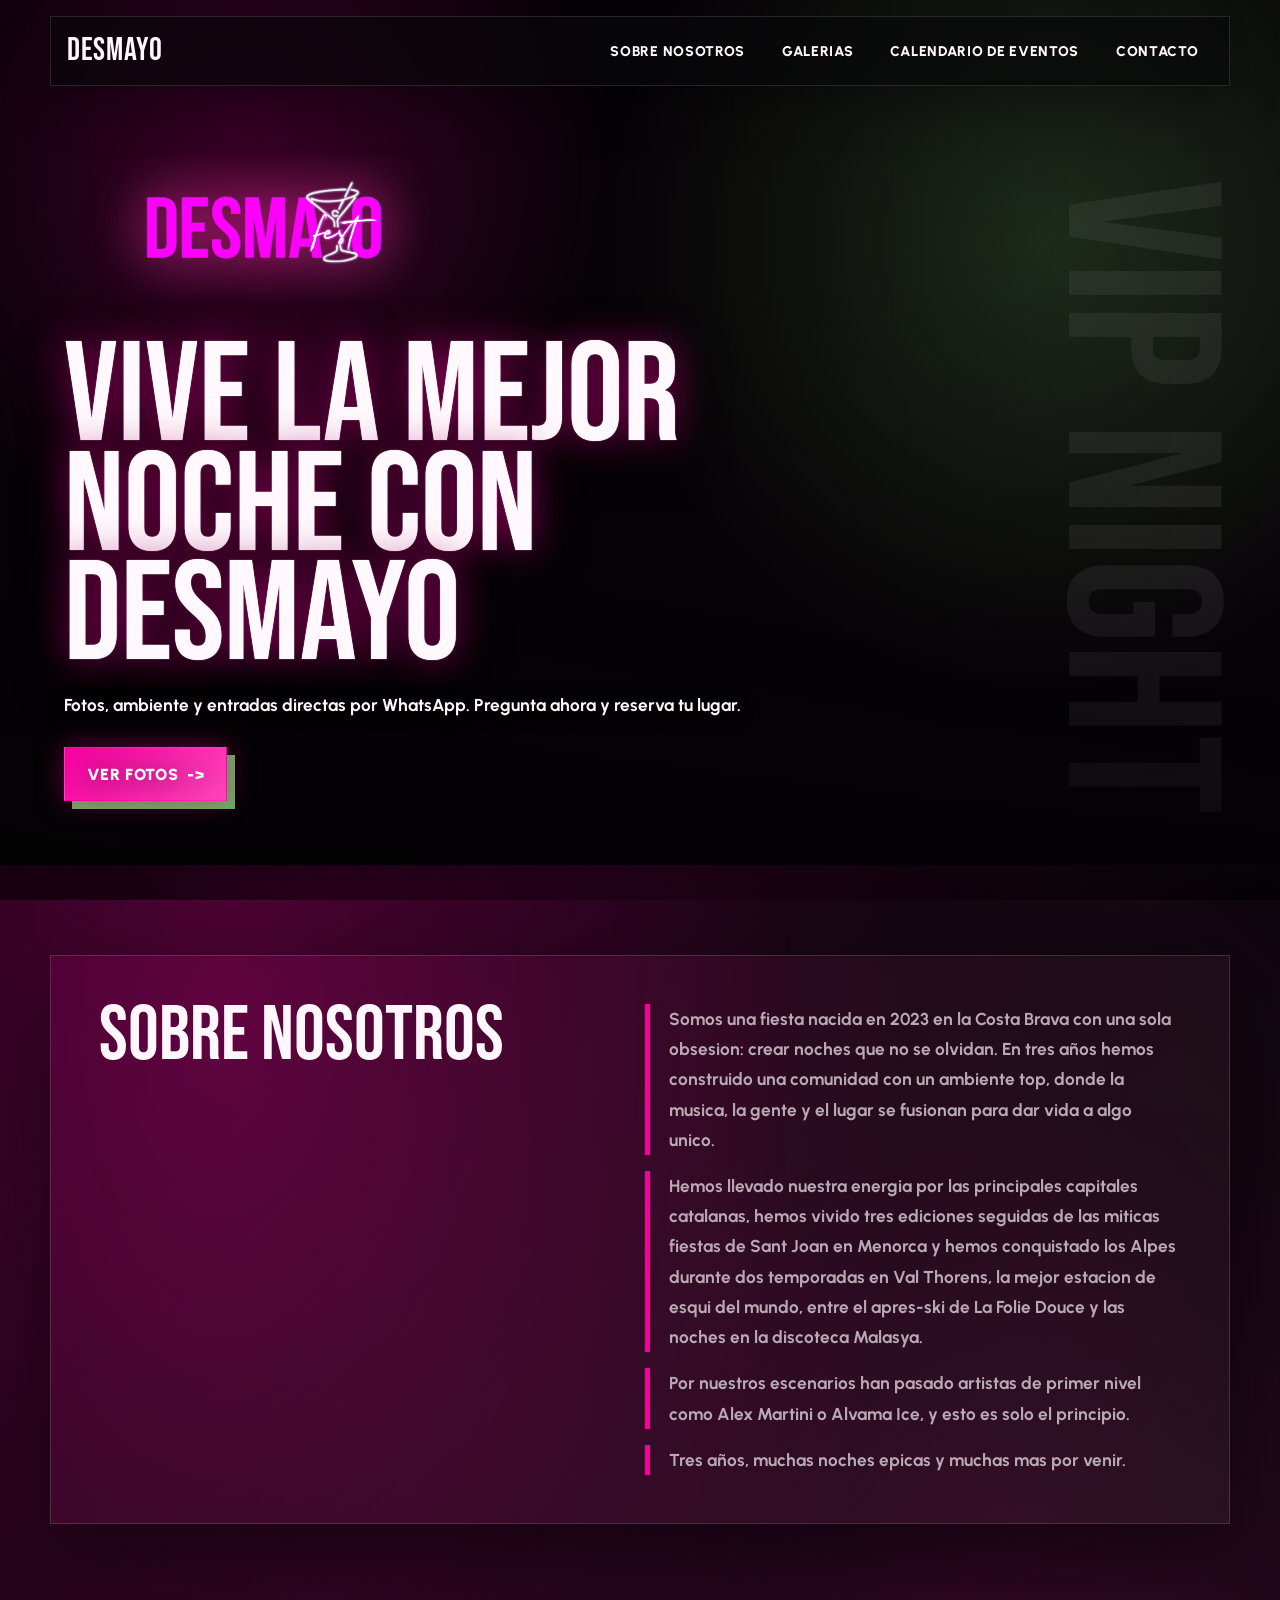
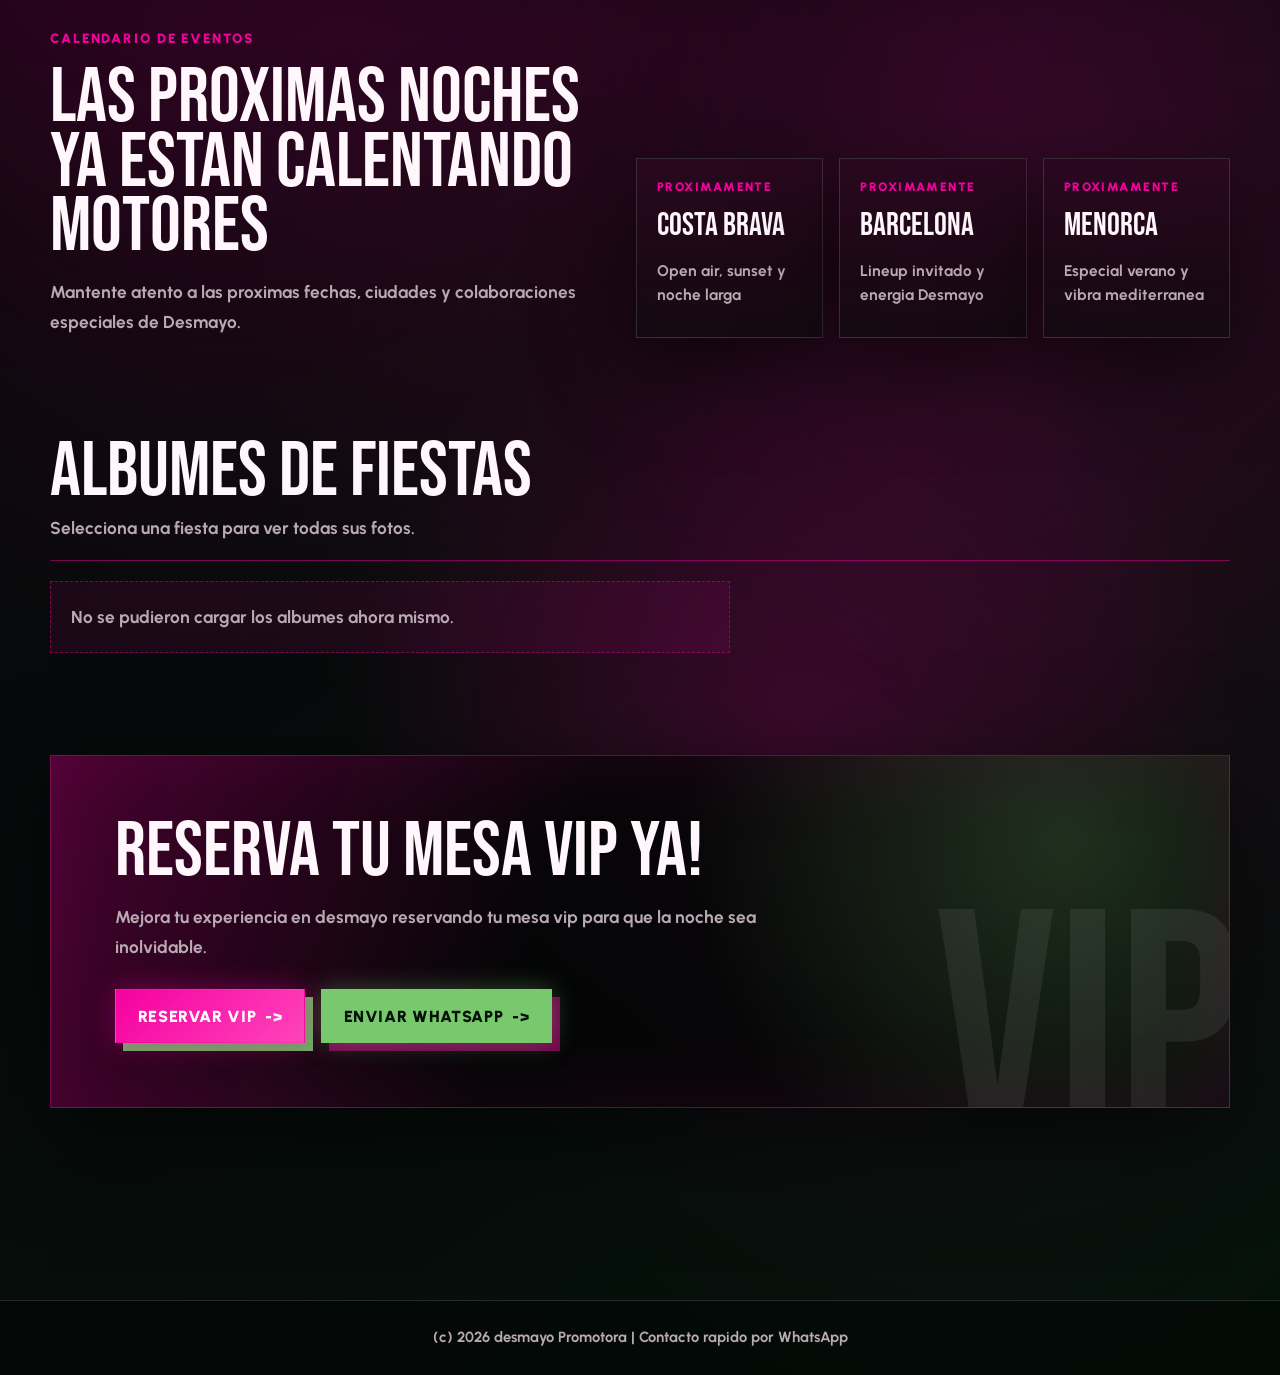
==== commit fbce3b41: "Restore state from 16e8183" ====
--- a/index.html
+++ b/index.html
@@ -3,56 +3,86 @@
   <head>
     <meta charset="UTF-8" />
     <meta name="viewport" content="width=device-width, initial-scale=1.0" />
-    <title>Desmayo</title>
+    <title>desmayo Party Promotora</title>
     <link rel="stylesheet" href="styles.css" />
   </head>
   <body>
-    <header class="home-hero" id="top">
+    <div class="logo-loader" aria-label="Cargando Desmayo">
+      <div class="logo-loader-mark"></div>
+    </div>
+    <nav class="site-nav">
+      <a class="site-nav-brand" href="#top">Desmayo</a>
+      <button class="site-nav-toggle" id="navToggle" type="button" aria-expanded="false" aria-controls="navMenu" aria-label="Abrir menu">
+        <span></span>
+        <span></span>
+        <span></span>
+      </button>
+      <div class="site-nav-menu" id="navMenu">
+        <a href="#about">Sobre nosotros</a>
+        <a href="#galeria">Galerias</a>
+        <a href="#calendario">Calendario de eventos</a>
+        <a href="#contacto">Contacto</a>
+      </div>
+    </nav>
+    <header class="hero">
       <div class="hero-slideshow" aria-hidden="true">
         <span class="hero-slide hero-slide-1"></span>
         <span class="hero-slide hero-slide-2"></span>
         <span class="hero-slide hero-slide-3"></span>
         <span class="hero-slide hero-slide-4"></span>
         <span class="hero-slide hero-slide-5"></span>
+        <span class="hero-slide hero-slide-6"></span>
+        <span class="hero-slide hero-slide-7"></span>
       </div>
-      <div class="hero-noise" aria-hidden="true"></div>
-      <div class="home-hero-content">
-        <a class="brand-mark hero-brand" href="#top" aria-label="Desmayo">
-          <img src="assets/desmayo-rosa.png" alt="Desmayo" />
-        </a>
-        <p class="eyebrow">Party promotora</p>
-        <h1>Desmayo</h1>
-        <p class="hero-copy">Noches grandes, fotos con sudor y planes que empiezan por WhatsApp.</p>
-        <a class="btn btn-primary" href="#eventos">Ver próximos eventos</a>
+      <div class="hero-content" id="top">
+        <div class="brand-lockup" aria-label="Desmayo">
+          <img src="assets/desmayo-rosa.png" alt="Logo Desmayo" />
+          <span>Desmayo</span>
+        </div>
+        <h1>Vive la mejor noche con desmayo</h1>
+        <p>Fotos, ambiente y entradas directas por WhatsApp. Pregunta ahora y reserva tu lugar.</p>
+        <a class="btn btn-primary" href="#galeria">Ver fotos</a>
       </div>
     </header>
 
     <main>
-      <section class="events-section" id="eventos">
-        <div class="section-heading">
-          <div>
-            <p class="eyebrow">Agenda</p>
-            <h2>Próximos eventos</h2>
-          </div>
-          <p>Fechas en preparación para volver a llenar pista, terraza y madrugada.</p>
+      <section class="about" id="about">
+        <h2>Sobre nosotros</h2>
+        <div class="about-copy">
+          <p>
+            Somos una fiesta nacida en 2023 en la Costa Brava con una sola obsesion: crear noches que no se olvidan. En tres años hemos construido una comunidad con un ambiente top, donde la musica, la gente y el lugar se fusionan para dar vida a algo unico.
+          </p>
+          <p>
+            Hemos llevado nuestra energia por las principales capitales catalanas, hemos vivido tres ediciones seguidas de las miticas fiestas de Sant Joan en Menorca y hemos conquistado los Alpes durante dos temporadas en Val Thorens, la mejor estacion de esqui del mundo, entre el apres-ski de La Folie Douce y las noches en la discoteca Malasya.
+          </p>
+          <p>
+            Por nuestros escenarios han pasado artistas de primer nivel como Alex Martini o Alvama Ice, y esto es solo el principio.
+          </p>
+          <p>Tres años, muchas noches epicas y muchas mas por venir.</p>
         </div>
+      </section>
 
-        <div class="event-list">
-          <article class="event-card event-card-featured">
-            <span class="event-date">Muy pronto</span>
-            <h3>Costa Brava Summer</h3>
-            <p>Open air, calor, amigos y ese punto de caos bonito que hace que una noche se recuerde.</p>
-            <a class="text-link" href="#contacto">Preguntar por lista</a>
+      <section class="calendar" id="calendario">
+        <div class="calendar-copy">
+          <p class="calendar-kicker">Calendario de eventos</p>
+          <h2>Las proximas noches ya estan calentando motores</h2>
+          <p>Mantente atento a las proximas fechas, ciudades y colaboraciones especiales de Desmayo.</p>
+        </div>
+        <div class="calendar-grid">
+          <article class="calendar-card">
+            <span>Proximamente</span>
+            <strong>Costa Brava</strong>
+            <small>Open air, sunset y noche larga</small>
           </article>
-          <article class="event-card">
-            <span class="event-date">Próximamente</span>
-            <h3>Barcelona Club Night</h3>
-            <p>Sesión urbana con invitados y reserva de mesa VIP disponible.</p>
+          <article class="calendar-card">
+            <span>Proximamente</span>
+            <strong>Barcelona</strong>
+            <small>Lineup invitado y energia Desmayo</small>
           </article>
-          <article class="event-card">
-            <span class="event-date">Próximamente</span>
-            <h3>Especial Menorca</h3>
-            <p>Edición verano con energía de Sant Joan y sonido mediterráneo.</p>
+          <article class="calendar-card">
+            <span>Proximamente</span>
+            <strong>Menorca</strong>
+            <small>Especial verano y vibra mediterranea</small>
           </article>
         </div>
       </section>
@@ -60,44 +90,30 @@
       <section class="gallery" id="galeria">
         <div class="gallery-header">
           <div>
-            <p class="eyebrow">Fotos</p>
-            <h2 id="galleryTitle">Álbumes de fiestas</h2>
+            <h2 id="galleryTitle">Albumes de fiestas</h2>
             <p id="galleryDescription">Selecciona una fiesta para ver todas sus fotos.</p>
           </div>
-          <button class="btn btn-secondary gallery-back is-hidden" id="backToAlbums" type="button">Ver álbumes</button>
+          <button class="btn btn-secondary gallery-back is-hidden" id="backToAlbums" type="button">Ver albumes</button>
         </div>
         <div class="grid" id="galleryGrid">
-          <p class="gallery-empty">Cargando álbumes...</p>
+          <p class="gallery-empty">Cargando albumes...</p>
         </div>
       </section>
 
-      <section class="story-section" id="about">
-        <div class="story-image">
-          <img src="imagenes/IMG_3605.jpg" alt="Fiesta Desmayo" />
-        </div>
-        <div class="story-copy">
-          <p class="eyebrow">Sobre nosotros</p>
-          <h2>La comunidad detrás de Desmayo</h2>
-          <p>Somos una fiesta nacida en 2023 en la Costa Brava con una obsesión clara: crear noches que no se olvidan.</p>
-          <p>En tres años hemos construido una comunidad con ambiente top, música, gente y lugares que se fusionan para dar vida a algo único.</p>
-          <p>Hemos llevado nuestra energía por capitales catalanas, Sant Joan en Menorca y temporadas en Val Thorens, entre après-ski y discoteca.</p>
-          <p>Por nuestros escenarios han pasado artistas como Alex Martini o Alvama Ice. Esto solo está empezando.</p>
-        </div>
-      </section>
-
-      <section class="contact-hero" id="contacto">
-        <p class="eyebrow">Reservas / contacto</p>
-        <h2>Contacto</h2>
-        <p>Para listas, mesas VIP, colaboraciones o dudas rápidas, escribe directo.</p>
-        <div class="cta-actions">
-          <a class="btn btn-primary" href="https://wa.me/34636671788?text=Hola%2C%20quiero%20informaci%C3%B3n%20sobre%20Desmayo." target="_blank" rel="noopener">WhatsApp</a>
-          <a class="btn btn-secondary" href="https://zsazsadiscotheque.com/?utm_source=desmayo_web" target="_blank" rel="noopener">Reservar VIP</a>
+      <section class="cta" id="contacto">
+        <div>
+          <h2>Reserva tu mesa vip ya!</h2>
+          <p>Mejora tu experiencia en desmayo reservando tu mesa vip para que la noche sea inolvidable.</p>
+          <div class="cta-actions">
+            <a class="btn btn-primary" href="https://zsazsadiscotheque.com/?utm_source=ig&utm_medium=social&utm_content=link_in_bio&fbclid=PAZnRzaARTbaZleHRuA2FlbQIxMQBzcnRjBmFwcF9pZA8xMjQwMjQ1NzQyODc0MTQAAafi9mSFIQ2KCXJ0qoAMOmGbdoj1kTma6NcLhQ-j_BSO8QbLK3OQdO1qzSFFoA_aem_KLT6DybooM9Tkx6l4TitZw" target="_blank" rel="noopener">Reservar VIP</a>
+            <a class="btn btn-whatsapp" href="https://wa.me/34636671788?text=Hola%2C%20quiero%20informacion%20para%20reservar%20mesa%20para%20el%20proximo%20desmayo." target="_blank" rel="noopener">Enviar WhatsApp</a>
+          </div>
         </div>
       </section>
     </main>
 
     <footer>
-      <p>Desmayo 2026 | Contacto rápido por WhatsApp</p>
+      <p>(c) 2026 desmayo Promotora | Contacto rapido por WhatsApp</p>
     </footer>
     <script src="script.js"></script>
   </body>
--- a/styles.css
+++ b/styles.css
@@ -1,17 +1,19 @@
-@import url("https://fonts.googleapis.com/css2?family=Anton&family=Outfit:wght@400;600;700;800;900&display=swap");
+@import url("https://fonts.googleapis.com/css2?family=Bebas+Neue&family=Urbanist:wght@500;700;800;900&display=swap");
 
 :root {
-  --black: #050505;
-  --charcoal: #111113;
-  --paper: #fff6fb;
-  --muted: #b9acb4;
-  --pink: #ec168b;
-  --hot: #ff2aa7;
-  --acid: #b8f45b;
-  --cyan: #7df8ff;
-  --line: rgba(255, 246, 251, 0.16);
-  --panel: rgba(12, 12, 14, 0.86);
-  --shadow: 0 28px 80px rgba(0, 0, 0, 0.52);
+  --black: #030303;
+  --black-2: #09090b;
+  --ink: #fff7fb;
+  --muted: #b9a9b3;
+  --pink: #f5009f;
+  --pink-soft: rgba(245, 0, 159, 0.18);
+  --pink-line: rgba(245, 0, 159, 0.46);
+  --lime: #78c96e;
+  --lime-soft: rgba(120, 201, 110, 0.18);
+  --cream: #fff4dc;
+  --line: rgba(255, 247, 251, 0.14);
+  --panel: rgba(8, 8, 10, 0.82);
+  --shadow: 0 30px 90px rgba(0, 0, 0, 0.58);
 }
 
 * {
@@ -25,15 +27,40 @@
 body {
   min-height: 100vh;
   margin: 0;
-  color: var(--paper);
-  font-family: "Outfit", "Segoe UI", sans-serif;
+  color: var(--ink);
+  font-family: "Urbanist", "Segoe UI", sans-serif;
   background:
-    linear-gradient(90deg, rgba(255, 255, 255, 0.035) 1px, transparent 1px),
-    linear-gradient(rgba(255, 255, 255, 0.026) 1px, transparent 1px),
-    radial-gradient(circle at 78% 12%, rgba(125, 248, 255, 0.18), transparent 22rem),
-    radial-gradient(circle at 16% 28%, rgba(236, 22, 139, 0.28), transparent 25rem),
-    #070708;
-  background-size: 74px 74px, 74px 74px, auto, auto, auto;
+    radial-gradient(ellipse at 18% 34%, rgba(245, 0, 159, 0.22), transparent 42rem),
+    radial-gradient(ellipse at 76% 58%, rgba(245, 0, 159, 0.13), transparent 46rem),
+    radial-gradient(circle at 10% 8%, rgba(245, 0, 159, 0.34), transparent 26rem),
+    radial-gradient(circle at 86% 18%, rgba(120, 201, 110, 0.28), transparent 24rem),
+    radial-gradient(circle at 62% 78%, rgba(245, 0, 159, 0.16), transparent 28rem),
+    linear-gradient(145deg, #070207 0%, #09070a 48%, #04120a 100%);
+}
+
+body::before {
+  content: "";
+  position: fixed;
+  inset: 0;
+  z-index: -1;
+  pointer-events: none;
+  opacity: 0.32;
+  background:
+    linear-gradient(90deg, rgba(255, 255, 255, 0.045) 1px, transparent 1px),
+    linear-gradient(rgba(255, 255, 255, 0.035) 1px, transparent 1px);
+  background-size: 84px 84px;
+  mask-image: linear-gradient(to bottom, black, transparent 82%);
+}
+
+body::after {
+  content: "";
+  position: fixed;
+  inset: 0;
+  z-index: -1;
+  pointer-events: none;
+  background:
+    linear-gradient(115deg, rgba(245, 0, 159, 0.08), transparent 32%, rgba(245, 0, 159, 0.045) 72%, transparent),
+    radial-gradient(circle at center, transparent 0, rgba(0, 0, 0, 0.62) 88%);
 }
 
 img {
@@ -41,283 +68,582 @@
   width: 100%;
 }
 
-.brand-mark {
-  width: clamp(128px, 16vw, 220px);
-  filter: drop-shadow(0 0 24px rgba(236, 22, 139, 0.58));
-}
-
-.home-hero {
+.site-nav {
+  position: fixed;
+  top: 1rem;
+  left: 50%;
+  z-index: 120;
+  display: flex;
+  width: min(1180px, calc(100% - 2rem));
+  align-items: center;
+  justify-content: space-between;
+  gap: 1rem;
+  padding: 0.9rem 1rem;
+  border: 1px solid rgba(255, 247, 251, 0.12);
+  background: rgba(8, 8, 10, 0.68);
+  box-shadow: 0 18px 50px rgba(0, 0, 0, 0.3);
+  backdrop-filter: blur(18px);
+  transform: translateX(-50%);
+}
+
+.site-nav-brand {
+  color: var(--ink);
+  font-family: "Bebas Neue", Impact, sans-serif;
+  font-size: 2rem;
+  line-height: 1;
+  letter-spacing: 0.02em;
+  text-decoration: none;
+  text-transform: uppercase;
+}
+
+.site-nav-menu {
+  display: flex;
+  flex-wrap: wrap;
+  gap: 0.5rem;
+  align-items: center;
+}
+
+.site-nav-menu a {
+  padding: 0.7rem 0.9rem;
+  color: var(--ink);
+  font-size: 0.88rem;
+  font-weight: 800;
+  text-decoration: none;
+  text-transform: uppercase;
+  letter-spacing: 0.05em;
+  transition: color 0.2s ease, background 0.2s ease;
+}
+
+.site-nav-menu a:hover {
+  color: var(--pink);
+  background: rgba(245, 0, 159, 0.08);
+}
+
+.site-nav-toggle {
+  display: none;
+  width: 50px;
+  height: 50px;
+  padding: 0;
+  border: 1px solid rgba(255, 247, 251, 0.12);
+  background: rgba(245, 0, 159, 0.08);
+  cursor: pointer;
+}
+
+.site-nav-toggle span {
+  display: block;
+  width: 22px;
+  height: 2px;
+  margin: 5px auto;
+  background: var(--ink);
+}
+
+.logo-loader {
+  position: fixed;
+  inset: 0;
+  z-index: 999;
+  display: grid;
+  place-items: center;
+  background:
+    radial-gradient(circle at 50% 44%, rgba(245, 0, 159, 0.2), transparent 19rem),
+    radial-gradient(circle at 58% 58%, rgba(120, 201, 110, 0.11), transparent 16rem),
+    rgba(3, 3, 3, 0.96);
+  animation: loaderExit 0.75s ease 2.3s forwards;
+  pointer-events: none;
+}
+
+.logo-loader-mark {
   position: relative;
-  display: grid;
-  min-height: 100svh;
-  align-items: end;
+  width: min(520px, 78vw);
+  aspect-ratio: 3.55 / 1;
+  filter: drop-shadow(0 0 34px rgba(245, 0, 159, 0.66));
+  mask: url("assets/desmayo-rosa.png") center / contain no-repeat;
+  -webkit-mask: url("assets/desmayo-rosa.png") center / contain no-repeat;
+}
+
+.logo-loader-mark::before,
+.logo-loader-mark::after {
+  content: "";
+  position: absolute;
+  inset: 0;
+}
+
+.logo-loader-mark::before {
+  background: rgba(255, 247, 251, 0.12);
+}
+
+.logo-loader-mark::after {
+  background:
+    linear-gradient(180deg, #ff72d0, var(--pink) 62%, #b90078),
+    linear-gradient(90deg, transparent, rgba(255, 255, 255, 0.35), transparent);
+  background-blend-mode: screen;
+  background-repeat: no-repeat;
+  background-position: bottom;
+  animation: logoDrink 1.5s infinite linear;
+}
+
+@keyframes logoDrink {
+  0% {
+    clip-path: inset(0 0 0 0);
+  }
+
+  100% {
+    clip-path: inset(88% 0 0 0);
+  }
+}
+
+@keyframes loaderExit {
+  to {
+    opacity: 0;
+    visibility: hidden;
+  }
+}
+
+.hero {
+  position: relative;
+  min-height: 86vh;
+  display: grid;
+  align-items: center;
   overflow: hidden;
-  padding: clamp(8rem, 15vw, 13rem) clamp(1rem, 6vw, 6rem) clamp(2.2rem, 7vw, 6rem);
+  padding: clamp(7rem, 11vw, 9rem) clamp(2rem, 5vw, 5rem) clamp(2rem, 5vw, 5rem);
   background: var(--black);
 }
 
-.hero-brand {
-  display: inline-flex;
-  margin-bottom: 1rem;
-}
-
-.hero-slideshow,
-.hero-slide,
-.hero-noise {
+.hero-slideshow {
   position: absolute;
   inset: 0;
-}
-
-.hero-slideshow {
-  background: #070707;
+  overflow: hidden;
+  background: #070207;
+}
+
+.hero-slideshow::after {
+  content: "";
+  position: absolute;
+  inset: 0;
+  z-index: 2;
+  background:
+    linear-gradient(90deg, rgba(3, 3, 3, 0.48) 0%, rgba(3, 3, 3, 0.28) 42%, rgba(3, 3, 3, 0.08) 100%),
+    linear-gradient(0deg, rgba(3, 3, 3, 0.52) 0%, transparent 34%),
+    radial-gradient(circle at 18% 20%, rgba(245, 0, 159, 0.36), transparent 24rem),
+    radial-gradient(circle at 82% 28%, rgba(120, 201, 110, 0.24), transparent 28rem);
 }
 
 .hero-slide {
+  position: absolute;
+  inset: -2%;
   opacity: 0;
   background-position: center;
   background-size: cover;
-  filter: saturate(1.18) contrast(1.08) brightness(0.82);
+  filter: saturate(1.22) contrast(1.02) brightness(1.18);
   transform: scale(1.04);
-  animation: heroFade 45s infinite;
+  animation: heroFade 70s infinite ease-in-out;
+  will-change: opacity, transform;
 }
 
 .hero-slide-1 {
   background-image: url("imagenes/1%20capt.png");
-  animation-delay: -3s;
+  animation-delay: -2s;
 }
 
 .hero-slide-2 {
   background-image: url("imagenes/2.png");
-  animation-delay: 6s;
+  animation-delay: 8s;
 }
 
 .hero-slide-3 {
   background-image: url("imagenes/3.png");
-  animation-delay: 15s;
+  animation-delay: 18s;
 }
 
 .hero-slide-4 {
   background-image: url("imagenes/4.png");
-  animation-delay: 24s;
+  animation-delay: 28s;
 }
 
 .hero-slide-5 {
   background-image: url("imagenes/5.png");
-  animation-delay: 33s;
+  animation-delay: 38s;
+}
+
+.hero-slide-6 {
+  background-image: url("imagenes/6.png");
+  animation-delay: 48s;
+}
+
+.hero-slide-7 {
+  background-image: url("imagenes/7.png");
+  animation-delay: 58s;
 }
 
 @keyframes heroFade {
-  0%,
+  0% {
+    opacity: 0;
+    transform: scale(1.035);
+  }
+
+  3%,
+  18% {
+    opacity: 1;
+  }
+
+  23%,
   100% {
     opacity: 0;
-    transform: scale(1.04);
-  }
-
-  7%,
-  22% {
-    opacity: 1;
-  }
-
-  30% {
-    opacity: 0;
-    transform: scale(1.12);
-  }
-}
-
-.hero-noise {
-  background:
-    linear-gradient(90deg, rgba(5, 5, 5, 0.86), rgba(5, 5, 5, 0.24) 54%, rgba(5, 5, 5, 0.68)),
-    linear-gradient(0deg, rgba(5, 5, 5, 0.74), transparent 42%),
-    radial-gradient(circle at 23% 30%, rgba(236, 22, 139, 0.42), transparent 28rem);
-}
-
-.home-hero-content {
+    transform: scale(1.105);
+  }
+}
+
+.hero::after {
+  content: "VIP NIGHT";
+  position: absolute;
+  right: clamp(1rem, 5vw, 5rem);
+  bottom: clamp(1rem, 4vw, 4rem);
+  color: rgba(255, 247, 251, 0.08);
+  font-family: "Bebas Neue", Impact, sans-serif;
+  font-size: clamp(5rem, 17vw, 17rem);
+  line-height: 0.75;
+  letter-spacing: 0;
+  writing-mode: vertical-rl;
+}
+
+.hero-content {
   position: relative;
+  z-index: 4;
+  width: min(850px, 100%);
+  text-shadow: 0 2px 24px rgba(0, 0, 0, 0.72);
+}
+
+.brand-lockup {
+  position: relative;
+  isolation: isolate;
+  width: min(620px, 96vw);
+  margin: 0 0 clamp(1.25rem, 3vw, 2rem);
+  padding: 0;
+  border: 0;
+  background: transparent;
+  transform: translateX(clamp(-7rem, -10vw, -2.8rem));
+}
+
+.brand-lockup::before {
+  content: "";
+  position: absolute;
+  inset: 0;
   z-index: 1;
-  max-width: 980px;
+  pointer-events: none;
+  opacity: 0.78;
+  background: #8b00ff;
+  filter: drop-shadow(0 0 18px rgba(139, 0, 255, 0.78));
+  mask: url("assets/desmayo-rosa.png") center / contain no-repeat;
+  -webkit-mask: url("assets/desmayo-rosa.png") center / contain no-repeat;
+  animation: logoGlitch 0.42s cubic-bezier(0.25, 0.46, 0.45, 0.94) infinite both;
+}
+
+.brand-lockup::after {
+  content: "";
+  position: absolute;
+  inset: 0;
+  z-index: 0;
+  pointer-events: none;
+  opacity: 0.72;
+  background: #00e571;
+  filter: drop-shadow(0 0 18px rgba(0, 229, 113, 0.58));
+  mask: url("assets/desmayo-rosa.png") center / contain no-repeat;
+  -webkit-mask: url("assets/desmayo-rosa.png") center / contain no-repeat;
+  animation: logoGlitch 0.42s cubic-bezier(0.25, 0.46, 0.45, 0.94) infinite reverse both;
+}
+
+.brand-lockup img {
+  position: relative;
+  z-index: 2;
+  max-height: 170px;
+  object-fit: contain;
+  mix-blend-mode: normal;
+  filter:
+    brightness(1.42)
+    saturate(1.32)
+    contrast(1.22)
+    drop-shadow(0 0 28px rgba(245, 0, 159, 0.92))
+    drop-shadow(0 0 24px rgba(120, 201, 110, 0.22));
+  mask-image:
+    linear-gradient(90deg, transparent 0%, black 8%, black 92%, transparent 100%),
+    linear-gradient(180deg, transparent 0%, black 13%, black 88%, transparent 100%);
+  mask-composite: intersect;
+  animation: logoShift 1.35s ease-in-out infinite alternate;
+}
+
+.brand-lockup span {
+  position: absolute;
+  width: 1px;
+  height: 1px;
+  overflow: hidden;
+  clip: rect(0, 0, 0, 0);
+  white-space: nowrap;
+}
+
+@keyframes logoGlitch {
+  0% {
+    transform: translate(0);
+  }
+
+  20% {
+    transform: translate(-5px, 4px);
+  }
+
+  40% {
+    transform: translate(-4px, -4px);
+  }
+
+  60% {
+    transform: translate(5px, 4px);
+  }
+
+  80% {
+    transform: translate(4px, -5px);
+  }
+
+  100% {
+    transform: translate(0);
+  }
+}
+
+@keyframes logoShift {
+  0%,
+  40%,
+  44%,
+  58%,
+  61%,
+  65%,
+  69%,
+  73%,
+  100% {
+    transform: skewX(0deg);
+  }
+
+  41% {
+    transform: skewX(5deg);
+  }
+
+  42% {
+    transform: skewX(-5deg);
+  }
+
+  59% {
+    transform: skewX(12deg) skewY(3deg);
+  }
+
+  60% {
+    transform: skewX(-12deg) skewY(-3deg);
+  }
+
+  70% {
+    transform: skewX(-10deg) skewY(-4deg);
+  }
+
+  71% {
+    transform: skewX(4deg) skewY(-3deg);
+  }
 }
 
 .eyebrow {
   width: fit-content;
   margin: 0 0 1rem;
-  color: var(--acid);
-  font-size: 0.8rem;
+  padding: 0.45rem 0.65rem;
+  border: 1px solid var(--pink-line);
+  color: var(--pink);
+  background: rgba(0, 0, 0, 0.68);
+  font-size: 0.78rem;
   font-weight: 900;
-  letter-spacing: 0.18em;
+  letter-spacing: 0.16em;
   text-transform: uppercase;
 }
 
 h1,
-h2,
-h3,
-.menu-panel a {
-  font-family: "Anton", Impact, sans-serif;
-  text-transform: uppercase;
-}
-
-h1,
-h2,
-h3,
-p {
-  margin-top: 0;
+h2 {
+  margin: 0;
+  font-family: "Bebas Neue", Impact, sans-serif;
+  font-weight: 400;
+  letter-spacing: 0;
+  text-transform: uppercase;
 }
 
 h1 {
-  margin-bottom: 1rem;
-  font-size: clamp(5rem, 19vw, 16rem);
-  font-weight: 400;
-  line-height: 0.77;
-  text-shadow: 0 0 36px rgba(236, 22, 139, 0.62), 12px 12px 0 rgba(125, 248, 255, 0.14);
+  max-width: 980px;
+  font-size: clamp(4rem, 11vw, 10.5rem);
+  line-height: 0.78;
+  color: #fff8fc;
+  text-shadow:
+    0 0 1px rgba(255, 255, 255, 0.95),
+    0 0 38px rgba(245, 0, 159, 0.58),
+    0 18px 52px rgba(0, 0, 0, 0.82);
 }
 
 h2 {
-  margin-bottom: 1rem;
-  font-size: clamp(3.2rem, 9vw, 8.5rem);
-  font-weight: 400;
-  line-height: 0.86;
-}
-
-h3 {
-  margin-bottom: 0.75rem;
-  font-size: clamp(2rem, 4.5vw, 4.8rem);
-  font-weight: 400;
-  line-height: 0.9;
+  font-size: clamp(2.6rem, 6vw, 6rem);
+  line-height: 0.84;
 }
 
 p {
   max-width: 680px;
+  margin: 1.1rem 0 0;
   color: var(--muted);
-  font-size: clamp(1rem, 1.7vw, 1.22rem);
-  font-weight: 600;
-  line-height: 1.65;
-}
-
-.hero-copy {
-  color: var(--paper);
-  font-size: clamp(1.15rem, 2.3vw, 1.75rem);
-}
-
-.btn,
-.text-link {
+  font-size: clamp(1rem, 1.35vw, 1.18rem);
+  font-weight: 700;
+  line-height: 1.75;
+}
+
+.hero p {
+  color: #fff7fb;
+  max-width: 720px;
+  text-shadow: 0 3px 18px rgba(0, 0, 0, 0.94);
+}
+
+.btn {
   display: inline-flex;
+  min-height: 54px;
   align-items: center;
   justify-content: center;
-  min-height: 54px;
-  margin-top: 1.4rem;
-  padding: 0.95rem 1.25rem;
+  gap: 0.55rem;
+  margin-top: 1.7rem;
+  padding: 0.95rem 1.35rem;
   border: 1px solid transparent;
+  color: var(--ink);
   font-weight: 900;
   text-decoration: none;
   text-transform: uppercase;
   letter-spacing: 0.04em;
-  transition: transform 0.18s ease, box-shadow 0.18s ease;
-}
-
-.btn:hover,
-.text-link:hover {
+  transition: transform 0.18s ease, box-shadow 0.18s ease, background 0.18s ease;
+}
+
+.btn::after {
+  content: "->";
+}
+
+.btn:hover {
   transform: translateY(-3px);
 }
 
 .btn-primary {
-  color: var(--paper);
-  background: var(--pink);
-  box-shadow: 8px 8px 0 var(--acid), 0 0 34px rgba(236, 22, 139, 0.46);
+  color: #fff;
+  background: linear-gradient(135deg, var(--pink), #ff44bb);
+  box-shadow: 0 0 28px rgba(245, 0, 159, 0.38), 8px 8px 0 rgba(120, 201, 110, 0.86);
 }
 
 .btn-secondary {
-  color: var(--paper);
-  border-color: var(--line);
-  background: rgba(255, 255, 255, 0.07);
-}
-
-.text-link {
-  min-height: auto;
-  padding: 0;
-  color: var(--acid);
-}
-
-main,
-.page-main {
+  border-color: var(--pink-line);
+  background: rgba(245, 0, 159, 0.08);
+  box-shadow: 0 0 26px rgba(245, 0, 159, 0.14);
+}
+
+.btn-whatsapp {
+  color: #051006;
+  background: var(--lime);
+  box-shadow: 0 0 26px rgba(120, 201, 110, 0.34), 8px 8px 0 rgba(245, 0, 159, 0.46);
+}
+
+main {
+  position: relative;
   width: min(1180px, calc(100% - 2rem));
   margin: 0 auto;
-  padding: clamp(4rem, 8vw, 7rem) 0;
-}
-
-.events-section,
-.gallery,
-.story-section,
-.contact-hero,
-.admin-panel {
+  padding: clamp(3.5rem, 7vw, 6rem) 0;
+}
+
+main::before {
+  content: "";
+  position: absolute;
+  inset: 0 -8vw;
+  z-index: -1;
+  pointer-events: none;
+  background:
+    radial-gradient(ellipse at 20% 8%, rgba(245, 0, 159, 0.12), transparent 36rem),
+    radial-gradient(ellipse at 82% 42%, rgba(245, 0, 159, 0.08), transparent 38rem);
+  filter: blur(8px);
+}
+
+section {
   margin-bottom: clamp(4rem, 8vw, 7rem);
 }
 
-.section-heading {
-  display: grid;
-  grid-template-columns: minmax(0, 0.8fr) minmax(260px, 0.55fr);
-  gap: clamp(1.5rem, 5vw, 4rem);
+.about {
+  display: grid;
+  grid-template-columns: minmax(0, 0.9fr) minmax(280px, 1fr);
+  gap: clamp(1.5rem, 5vw, 5rem);
+  align-items: start;
+  padding: clamp(1.5rem, 4vw, 3rem);
+  border: 1px solid var(--line);
+  background: linear-gradient(135deg, rgba(245, 0, 159, 0.1), rgba(120, 201, 110, 0.05));
+  box-shadow: var(--shadow);
+}
+
+.about-copy {
+  display: grid;
+  gap: 1rem;
+}
+
+.about p {
+  margin-top: 0;
+  padding-left: 1.2rem;
+  border-left: 5px solid var(--pink);
+}
+
+.calendar {
+  display: grid;
+  grid-template-columns: minmax(0, 0.9fr) minmax(320px, 1fr);
+  gap: clamp(1.5rem, 4vw, 4rem);
   align-items: end;
-  margin-bottom: clamp(1.4rem, 4vw, 3rem);
-}
-
-.section-heading .eyebrow,
-.section-heading h2 {
-  grid-column: 1;
-}
-
-.section-heading p:not(.eyebrow) {
-  grid-column: 2;
-  margin-bottom: 0.5rem;
-}
-
-.event-list {
-  display: grid;
-  grid-template-columns: 1.35fr 1fr;
+}
+
+.calendar-copy {
+  max-width: 720px;
+}
+
+.calendar-kicker {
+  margin: 0 0 1rem;
+  color: var(--pink);
+  font-size: 0.84rem;
+  font-weight: 900;
+  letter-spacing: 0.14em;
+  text-transform: uppercase;
+}
+
+.calendar-grid {
+  display: grid;
+  grid-template-columns: repeat(3, minmax(0, 1fr));
   gap: 1rem;
 }
 
-.event-card {
-  position: relative;
-  min-height: 260px;
-  padding: clamp(1.2rem, 3vw, 2rem);
+.calendar-card {
+  display: grid;
+  gap: 0.55rem;
+  min-height: 180px;
+  padding: 1.25rem;
   border: 1px solid var(--line);
   background:
-    linear-gradient(135deg, rgba(236, 22, 139, 0.22), transparent 44%),
-    rgba(14, 14, 16, 0.9);
+    linear-gradient(180deg, rgba(245, 0, 159, 0.12), rgba(245, 0, 159, 0.03)),
+    rgba(10, 10, 12, 0.9);
   box-shadow: var(--shadow);
-  overflow: hidden;
-}
-
-.event-card::after {
-  content: "";
-  position: absolute;
-  right: -2rem;
-  bottom: -2rem;
-  width: 11rem;
-  aspect-ratio: 1;
-  border: 1px solid rgba(184, 244, 91, 0.42);
-  transform: rotate(18deg);
-}
-
-.event-card-featured {
-  grid-row: span 2;
-  min-height: 540px;
-  background:
-    linear-gradient(0deg, rgba(5, 5, 5, 0.86), rgba(5, 5, 5, 0.26)),
-    url("imagenes/IMG_8383.jpg") center / cover;
-}
-
-.event-date {
-  display: inline-flex;
-  margin-bottom: 1.4rem;
-  color: var(--acid);
-  font-size: 0.8rem;
+}
+
+.calendar-card span {
+  color: var(--pink);
+  font-size: 0.76rem;
   font-weight: 900;
-  letter-spacing: 0.16em;
-  text-transform: uppercase;
-}
-
-.contact-hero h1 {
-  font-size: clamp(4.6rem, 16vw, 13rem);
+  letter-spacing: 0.12em;
+  text-transform: uppercase;
+}
+
+.calendar-card strong {
+  color: var(--ink);
+  font-family: "Bebas Neue", Impact, sans-serif;
+  font-size: 2rem;
+  font-weight: 400;
+  line-height: 0.95;
+  text-transform: uppercase;
+}
+
+.calendar-card small {
+  color: var(--muted);
+  font-size: 0.96rem;
+  font-weight: 700;
+  line-height: 1.6;
 }
 
 .gallery-header {
@@ -326,13 +652,17 @@
   justify-content: space-between;
   gap: 1.5rem;
   margin-bottom: 1.25rem;
-  border-bottom: 1px solid var(--line);
-  padding-bottom: 1.25rem;
+  padding-bottom: 1rem;
+  border-bottom: 1px solid var(--pink-line);
+}
+
+.gallery-header p {
+  margin-top: 0.55rem;
 }
 
 .gallery-back {
   flex: 0 0 auto;
-  margin: 0;
+  margin: 0 0 0.3rem;
   cursor: pointer;
 }
 
@@ -340,24 +670,25 @@
 .preview-grid {
   display: grid;
   grid-template-columns: repeat(auto-fit, minmax(240px, 1fr));
-  gap: 1rem;
+  gap: clamp(0.9rem, 2vw, 1.35rem);
 }
 
 .gallery-empty {
   grid-column: 1 / -1;
   margin: 0;
-  padding: 1.2rem;
-  border: 1px dashed var(--line);
-  background: rgba(255, 255, 255, 0.06);
+  padding: 1.25rem;
+  border: 1px dashed var(--pink-line);
+  color: var(--muted);
+  background: rgba(245, 0, 159, 0.08);
 }
 
 .gallery .card,
 .preview-grid .card {
   position: relative;
-  min-height: 240px;
+  min-height: 230px;
   overflow: hidden;
   border: 1px solid var(--line);
-  background: var(--charcoal);
+  background: var(--black-2);
   box-shadow: var(--shadow);
   aspect-ratio: 4 / 3;
 }
@@ -368,14 +699,17 @@
   inset: 0;
   z-index: 1;
   pointer-events: none;
-  background: linear-gradient(180deg, transparent 42%, rgba(0, 0, 0, 0.88));
+  background:
+    linear-gradient(180deg, transparent 40%, rgba(0, 0, 0, 0.88)),
+    linear-gradient(135deg, rgba(245, 0, 159, 0.24), transparent 45%, rgba(120, 201, 110, 0.18));
 }
 
 .gallery .card img,
 .preview-grid .card img {
+  width: 100%;
   height: 100%;
   object-fit: cover;
-  transition: transform 0.28s ease, filter 0.28s ease;
+  transition: transform 0.36s ease, filter 0.36s ease;
 }
 
 .album-card {
@@ -387,7 +721,7 @@
 
 .album-card:hover img,
 .album-card:hover .album-placeholder {
-  filter: saturate(1.25) contrast(1.08);
+  filter: saturate(1.24) contrast(1.08);
   transform: scale(1.055);
 }
 
@@ -396,9 +730,14 @@
   width: 100%;
   height: 100%;
   place-items: center;
-  background: linear-gradient(135deg, rgba(236, 22, 139, 0.34), rgba(125, 248, 255, 0.16)), #111;
+  color: var(--ink);
+  background:
+    radial-gradient(circle at 32% 30%, var(--pink-soft), transparent 42%),
+    radial-gradient(circle at 68% 68%, var(--lime-soft), transparent 38%),
+    #080808;
   font-weight: 900;
   text-transform: uppercase;
+  transition: transform 0.36s ease, filter 0.36s ease;
 }
 
 .album-info {
@@ -411,55 +750,52 @@
 }
 
 .album-info strong {
-  font-family: "Anton", Impact, sans-serif;
-  font-size: clamp(1.7rem, 3vw, 2.6rem);
-  font-weight: 400;
-  line-height: 0.9;
+  color: var(--ink);
+  font-family: "Bebas Neue", Impact, sans-serif;
+  font-size: clamp(1.45rem, 2.7vw, 2.4rem);
+  line-height: 0.85;
   text-transform: uppercase;
 }
 
 .album-info small {
   width: fit-content;
-  padding: 0.25rem 0.5rem;
-  color: var(--black);
-  background: var(--acid);
+  padding: 0.22rem 0.5rem;
+  color: #061006;
+  background: var(--lime);
   font-weight: 900;
-}
-
-.story-section {
-  display: grid;
-  grid-template-columns: minmax(260px, 0.85fr) minmax(0, 1fr);
-  gap: clamp(1.4rem, 5vw, 4rem);
-  align-items: center;
-}
-
-.story-image {
+  text-transform: uppercase;
+}
+
+.cta {
+  position: relative;
   overflow: hidden;
-  border: 1px solid var(--line);
-  box-shadow: var(--shadow);
-}
-
-.story-image img {
-  height: min(70vh, 720px);
-  object-fit: cover;
-}
-
-.story-copy {
-  display: grid;
-  gap: 1rem;
-}
-
-.story-copy p {
-  margin: 0;
-  padding-left: 1rem;
-  border-left: 4px solid var(--pink);
-}
-
-.contact-hero {
-  min-height: 80vh;
-  display: grid;
-  align-content: center;
-  padding-top: 5rem;
+  padding: clamp(2rem, 5vw, 4rem);
+  border: 1px solid var(--pink-line);
+  background:
+    linear-gradient(110deg, rgba(245, 0, 159, 0.28), transparent 42%),
+    radial-gradient(circle at 86% 24%, rgba(120, 201, 110, 0.22), transparent 24rem),
+    rgba(5, 5, 6, 0.9);
+  box-shadow: var(--shadow), inset 0 0 80px rgba(245, 0, 159, 0.1);
+}
+
+.cta::after {
+  content: "VIP";
+  position: absolute;
+  right: -0.04em;
+  bottom: -0.18em;
+  color: rgba(255, 247, 251, 0.07);
+  font-family: "Bebas Neue", Impact, sans-serif;
+  font-size: clamp(8rem, 25vw, 20rem);
+  line-height: 0.8;
+}
+
+.cta > div {
+  position: relative;
+  z-index: 1;
+}
+
+.cta p {
+  margin-bottom: 1.65rem;
 }
 
 .cta-actions {
@@ -468,14 +804,16 @@
   gap: 1rem;
 }
 
-.is-hidden {
-  display: none !important;
+.cta-actions .btn {
+  margin-top: 0;
 }
 
 footer {
   padding: 1.5rem;
   border-top: 1px solid var(--line);
+  color: var(--muted);
   text-align: center;
+  background: rgba(0, 0, 0, 0.36);
 }
 
 footer p {
@@ -499,6 +837,11 @@
   grid-column: 1;
 }
 
+.admin-panel > h1 + p {
+  padding-left: 1.15rem;
+  border-left: 5px solid var(--pink);
+}
+
 .admin-form {
   grid-column: 2;
   grid-row: 1 / span 4;
@@ -506,13 +849,14 @@
   gap: 0.9rem;
   align-self: center;
   padding: clamp(1.2rem, 3vw, 2rem);
-  border: 1px solid var(--line);
+  border: 1px solid var(--pink-line);
   background: var(--panel);
-  box-shadow: var(--shadow);
+  box-shadow: var(--shadow), inset 0 0 60px rgba(245, 0, 159, 0.08);
+  backdrop-filter: blur(16px);
 }
 
 .admin-form label {
-  color: var(--paper);
+  color: var(--cream);
   font-size: 0.86rem;
   font-weight: 900;
   text-transform: uppercase;
@@ -528,7 +872,7 @@
   border: 1px solid var(--line);
   outline: none;
   background: rgba(0, 0, 0, 0.5);
-  color: var(--paper);
+  color: var(--ink);
   font: inherit;
 }
 
@@ -536,7 +880,7 @@
 .admin-form select:focus,
 .admin-form textarea:focus {
   border-color: var(--pink);
-  box-shadow: 0 0 0 3px rgba(236, 22, 139, 0.2);
+  box-shadow: 0 0 0 3px rgba(245, 0, 159, 0.2);
 }
 
 .admin-form textarea {
@@ -548,6 +892,12 @@
   margin-top: 0.4rem;
   border: 0;
   cursor: pointer;
+}
+
+.admin-form .btn:disabled {
+  cursor: wait;
+  filter: grayscale(0.6);
+  opacity: 0.7;
 }
 
 .album-mode {
@@ -563,14 +913,22 @@
   justify-content: center;
   gap: 0.45rem;
   border: 1px solid var(--line);
-  background: rgba(236, 22, 139, 0.08);
+  background: rgba(245, 0, 159, 0.08);
   color: var(--muted);
   text-align: center;
 }
 
+.album-mode input {
+  accent-color: var(--pink);
+}
+
 .album-fields {
   display: grid;
   gap: 0.8rem;
+}
+
+.is-hidden {
+  display: none !important;
 }
 
 .status {
@@ -579,7 +937,7 @@
 }
 
 .status.active {
-  color: var(--acid);
+  color: var(--lime);
 }
 
 .preview-grid {
@@ -592,21 +950,53 @@
   width: fit-content;
 }
 
-@media (max-width: 820px) {
-  .home-hero {
-    min-height: 92svh;
-  }
-
-  .section-heading,
-  .event-list,
-  .story-section,
+@media (max-width: 840px) {
+  .site-nav {
+    top: 0.75rem;
+    padding: 0.8rem;
+  }
+
+  .site-nav-toggle {
+    display: block;
+  }
+
+  .site-nav-menu {
+    position: absolute;
+    top: calc(100% + 0.7rem);
+    right: 0;
+    left: 0;
+    display: none;
+    grid-template-columns: 1fr;
+    gap: 0;
+    padding: 0.5rem;
+    border: 1px solid rgba(255, 247, 251, 0.12);
+    background: rgba(8, 8, 10, 0.94);
+    box-shadow: 0 18px 50px rgba(0, 0, 0, 0.32);
+  }
+
+  .site-nav-menu.is-open {
+    display: grid;
+  }
+
+  .site-nav-menu a {
+    padding: 0.95rem 0.85rem;
+  }
+
+  .hero {
+    min-height: 78vh;
+    padding: 2rem 1rem;
+  }
+
+  .hero::after {
+    display: none;
+  }
+
+  .about,
+  .calendar,
   .admin-panel {
     grid-template-columns: 1fr;
   }
 
-  .section-heading .eyebrow,
-  .section-heading h2,
-  .section-heading p:not(.eyebrow),
   .admin-panel > p,
   .admin-panel > h1,
   .admin-panel > h1 + p,
@@ -615,10 +1005,6 @@
     grid-row: auto;
   }
 
-  .event-card-featured {
-    min-height: 420px;
-  }
-
   .gallery-header {
     display: block;
   }
@@ -626,28 +1012,36 @@
   .gallery-back {
     margin-top: 1rem;
   }
+
+  .album-mode {
+    grid-template-columns: 1fr;
+  }
+
+  .calendar-grid {
+    grid-template-columns: 1fr;
+  }
 }
 
 @media (max-width: 520px) {
-  main,
-  .page-main {
+  .logo-loader {
+    animation-delay: 4.3s;
+  }
+
+  main {
     width: min(100% - 1rem, 1180px);
   }
 
   h1 {
-    font-size: clamp(4.4rem, 22vw, 7rem);
-  }
-
-  .contact-hero h1 {
-    font-size: clamp(3.6rem, 18vw, 6.4rem);
+    font-size: clamp(3.6rem, 19vw, 5.5rem);
+  }
+
+  .brand-lockup {
+    width: 100%;
+    transform: translateX(-1rem);
   }
 
   .btn,
   .cta-actions .btn {
     width: 100%;
   }
-
-  .album-mode {
-    grid-template-columns: 1fr;
-  }
-}
+}
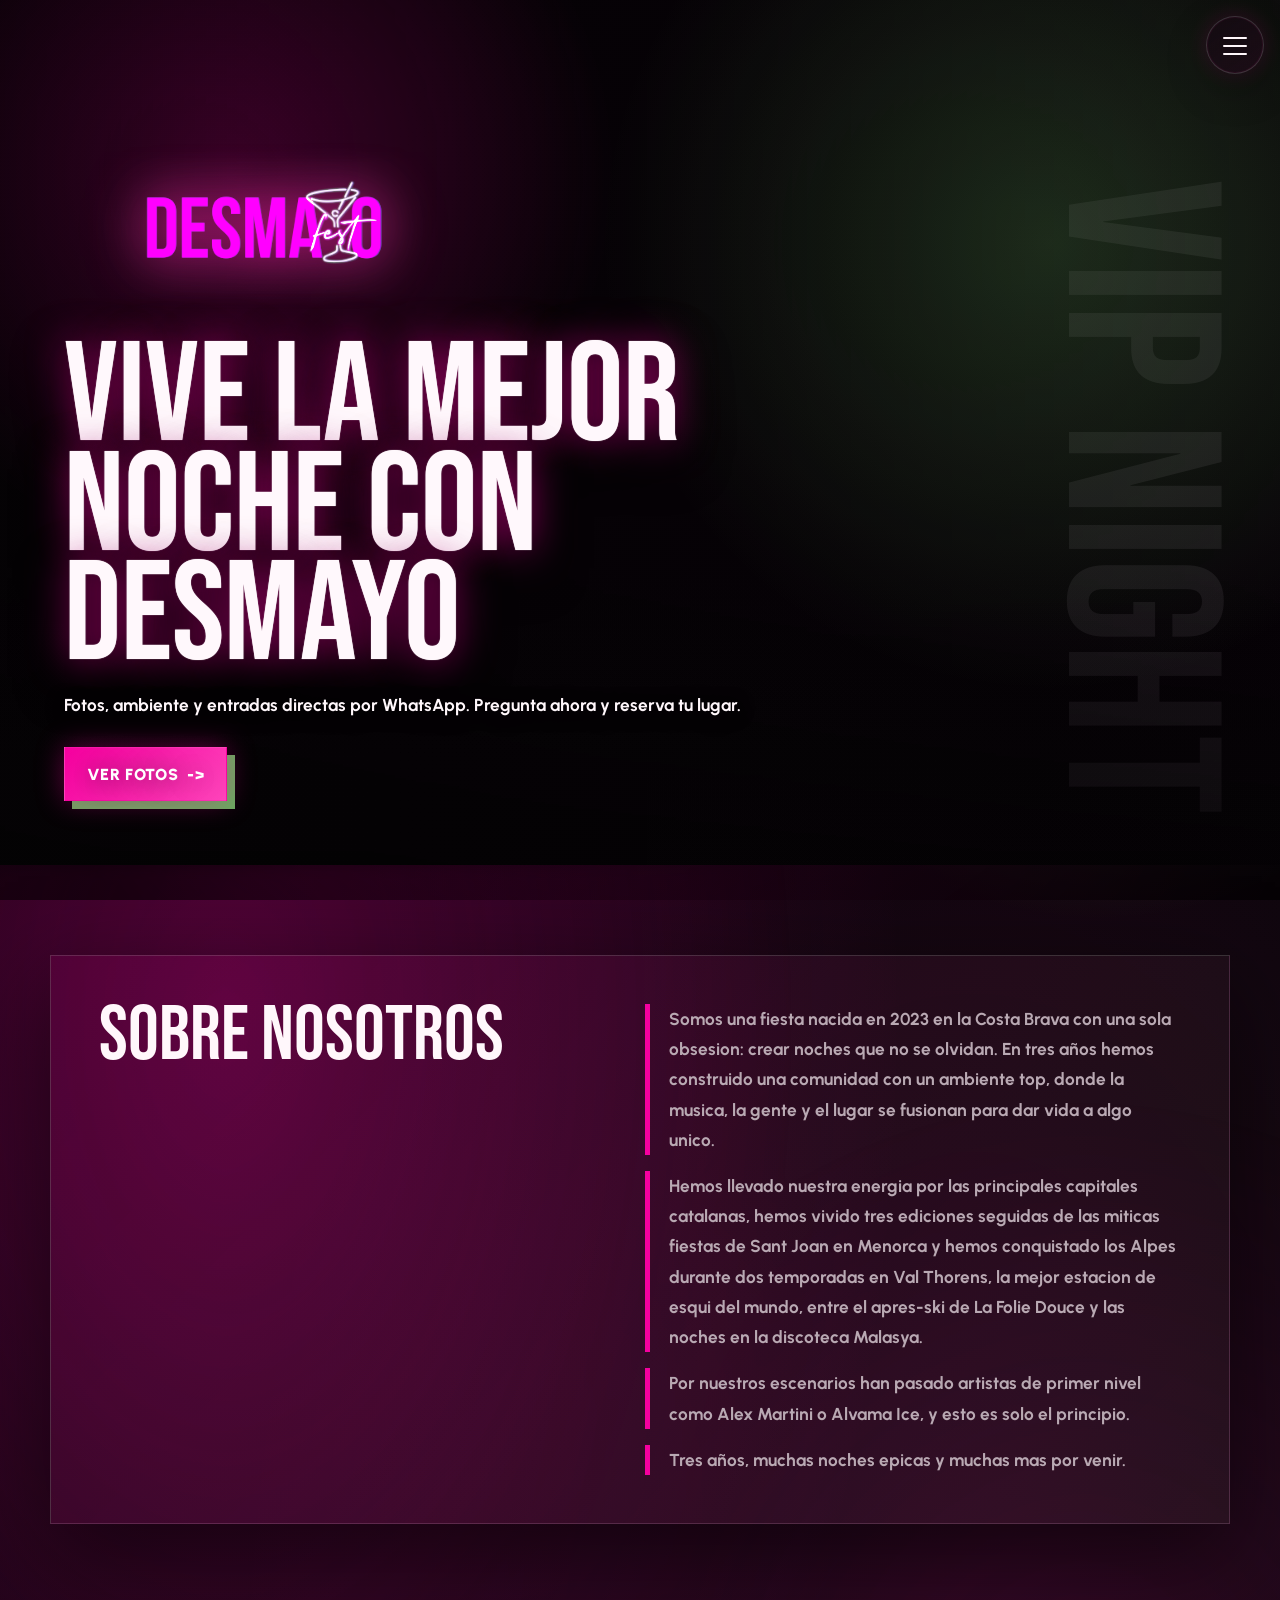
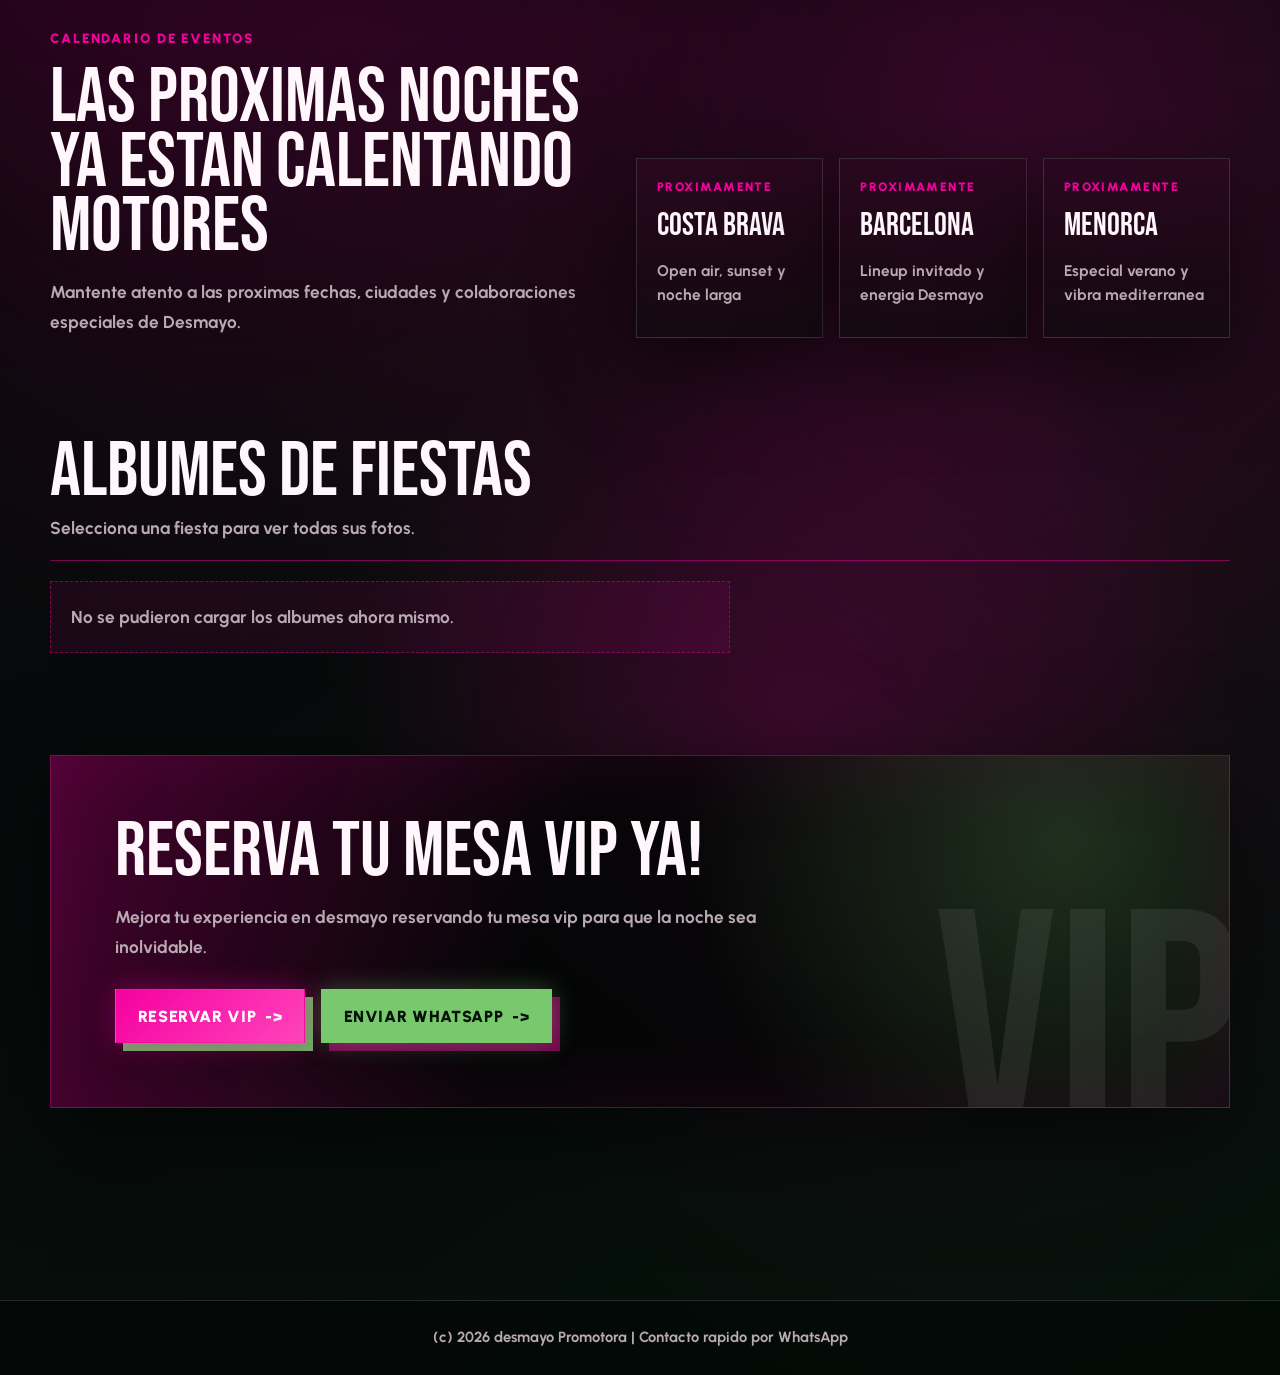
==== commit 4ee79f3f: "Replace navbar with overlay menu" ====
--- a/index.html
+++ b/index.html
@@ -10,18 +10,19 @@
     <div class="logo-loader" aria-label="Cargando Desmayo">
       <div class="logo-loader-mark"></div>
     </div>
-    <nav class="site-nav">
-      <a class="site-nav-brand" href="#top">Desmayo</a>
+    <nav class="site-nav" aria-label="Menu principal">
       <button class="site-nav-toggle" id="navToggle" type="button" aria-expanded="false" aria-controls="navMenu" aria-label="Abrir menu">
         <span></span>
         <span></span>
         <span></span>
       </button>
       <div class="site-nav-menu" id="navMenu">
-        <a href="#about">Sobre nosotros</a>
-        <a href="#galeria">Galerias</a>
-        <a href="#calendario">Calendario de eventos</a>
-        <a href="#contacto">Contacto</a>
+        <div class="site-nav-menu-inner">
+          <a href="#about">Sobre nosotros</a>
+          <a href="#galeria">Galerias</a>
+          <a href="#calendario">Calendario de eventos</a>
+          <a href="#contacto">Contacto</a>
+        </div>
       </div>
     </nav>
     <header class="hero">
--- a/styles.css
+++ b/styles.css
@@ -71,70 +71,144 @@
 .site-nav {
   position: fixed;
   top: 1rem;
+  right: 1rem;
+  z-index: 120;
+  display: grid;
+  justify-items: end;
+}
+
+.site-nav-menu {
+  position: fixed;
+  inset: 0;
+  display: grid;
+  place-items: center;
+  padding: clamp(5.5rem, 9vw, 7rem) 1.5rem 2rem;
+  opacity: 0;
+  visibility: hidden;
+  pointer-events: none;
+  background:
+    radial-gradient(circle at 18% 22%, rgba(255, 137, 214, 0.32), transparent 20rem),
+    radial-gradient(circle at 82% 18%, rgba(120, 201, 110, 0.17), transparent 24rem),
+    linear-gradient(180deg, rgba(255, 31, 167, 0.95), rgba(217, 0, 129, 0.94));
+  backdrop-filter: blur(14px) saturate(1.15);
+  transition: opacity 0.3s ease, visibility 0.3s ease;
+}
+
+.site-nav-menu::before {
+  content: "";
+  position: absolute;
+  inset: 0;
+  background:
+    linear-gradient(120deg, rgba(0, 0, 0, 0.14), transparent 34%, rgba(0, 0, 0, 0.12) 72%, rgba(0, 0, 0, 0.18)),
+    linear-gradient(90deg, rgba(255, 255, 255, 0.05) 1px, transparent 1px),
+    linear-gradient(rgba(255, 255, 255, 0.04) 1px, transparent 1px);
+  background-size: auto, 64px 64px, 64px 64px;
+  opacity: 0.45;
+}
+
+.site-nav-menu-inner {
+  position: relative;
+  z-index: 1;
+  display: grid;
+  justify-items: center;
+  gap: clamp(1.5rem, 4vh, 2.8rem);
+  width: min(100%, 520px);
+}
+
+.site-nav-menu a {
+  position: relative;
+  color: #fffdfd;
+  font-family: "Urbanist", "Segoe UI", sans-serif;
+  font-size: clamp(1.7rem, 4vw, 2.7rem);
+  font-weight: 700;
+  text-decoration: none;
+  letter-spacing: 0;
+  text-align: center;
+  transition: transform 0.22s ease, color 0.22s ease, opacity 0.22s ease;
+}
+
+.site-nav-menu a:hover {
+  color: rgba(255, 255, 255, 0.8);
+  transform: translateY(-2px) scale(1.03);
+}
+
+.site-nav-menu.is-open {
+  opacity: 1;
+  visibility: visible;
+  pointer-events: auto;
+}
+
+.site-nav-toggle {
+  position: relative;
+  z-index: 121;
+  width: 58px;
+  height: 58px;
+  padding: 0;
+  border: 1px solid rgba(255, 247, 251, 0.16);
+  border-radius: 50%;
+  background:
+    linear-gradient(145deg, rgba(10, 10, 12, 0.72), rgba(10, 10, 12, 0.48)),
+    rgba(245, 0, 159, 0.12);
+  box-shadow:
+    0 14px 40px rgba(0, 0, 0, 0.28),
+    0 0 0 1px rgba(245, 0, 159, 0.06) inset,
+    0 0 22px rgba(245, 0, 159, 0.16);
+  backdrop-filter: blur(16px);
+  cursor: pointer;
+  transition: transform 0.2s ease, background 0.2s ease, box-shadow 0.2s ease;
+}
+
+.site-nav-toggle:hover {
+  transform: translateY(-2px);
+  box-shadow:
+    0 18px 46px rgba(0, 0, 0, 0.34),
+    0 0 0 1px rgba(245, 0, 159, 0.12) inset,
+    0 0 28px rgba(245, 0, 159, 0.24);
+}
+
+.site-nav-toggle span {
+  position: absolute;
   left: 50%;
-  z-index: 120;
-  display: flex;
-  width: min(1180px, calc(100% - 2rem));
-  align-items: center;
-  justify-content: space-between;
-  gap: 1rem;
-  padding: 0.9rem 1rem;
-  border: 1px solid rgba(255, 247, 251, 0.12);
-  background: rgba(8, 8, 10, 0.68);
-  box-shadow: 0 18px 50px rgba(0, 0, 0, 0.3);
-  backdrop-filter: blur(18px);
+  display: block;
+  width: 24px;
+  height: 2px;
+  margin: 0;
+  border-radius: 999px;
+  background: #fff7fb;
   transform: translateX(-50%);
-}
-
-.site-nav-brand {
-  color: var(--ink);
-  font-family: "Bebas Neue", Impact, sans-serif;
-  font-size: 2rem;
-  line-height: 1;
-  letter-spacing: 0.02em;
-  text-decoration: none;
-  text-transform: uppercase;
-}
-
-.site-nav-menu {
-  display: flex;
-  flex-wrap: wrap;
-  gap: 0.5rem;
-  align-items: center;
-}
-
-.site-nav-menu a {
-  padding: 0.7rem 0.9rem;
-  color: var(--ink);
-  font-size: 0.88rem;
-  font-weight: 800;
-  text-decoration: none;
-  text-transform: uppercase;
-  letter-spacing: 0.05em;
-  transition: color 0.2s ease, background 0.2s ease;
-}
-
-.site-nav-menu a:hover {
-  color: var(--pink);
-  background: rgba(245, 0, 159, 0.08);
-}
-
-.site-nav-toggle {
-  display: none;
-  width: 50px;
-  height: 50px;
-  padding: 0;
-  border: 1px solid rgba(255, 247, 251, 0.12);
-  background: rgba(245, 0, 159, 0.08);
-  cursor: pointer;
-}
-
-.site-nav-toggle span {
-  display: block;
-  width: 22px;
-  height: 2px;
-  margin: 5px auto;
-  background: var(--ink);
+  transition: transform 0.25s ease, opacity 0.2s ease, top 0.25s ease;
+}
+
+.site-nav-toggle span:nth-child(1) {
+  top: 20px;
+}
+
+.site-nav-toggle span:nth-child(2) {
+  top: 28px;
+}
+
+.site-nav-toggle span:nth-child(3) {
+  top: 36px;
+}
+
+.site-nav-toggle[aria-expanded="true"] {
+  background:
+    linear-gradient(145deg, rgba(25, 8, 18, 0.78), rgba(25, 8, 18, 0.6)),
+    rgba(255, 255, 255, 0.08);
+}
+
+.site-nav-toggle[aria-expanded="true"] span:nth-child(1) {
+  top: 28px;
+  transform: translateX(-50%) rotate(45deg);
+}
+
+.site-nav-toggle[aria-expanded="true"] span:nth-child(2) {
+  opacity: 0;
+}
+
+.site-nav-toggle[aria-expanded="true"] span:nth-child(3) {
+  top: 28px;
+  transform: translateX(-50%) rotate(-45deg);
 }
 
 .logo-loader {
@@ -953,33 +1027,19 @@
 @media (max-width: 840px) {
   .site-nav {
     top: 0.75rem;
-    padding: 0.8rem;
-  }
-
-  .site-nav-toggle {
-    display: block;
+    right: 0.75rem;
   }
 
   .site-nav-menu {
-    position: absolute;
-    top: calc(100% + 0.7rem);
-    right: 0;
-    left: 0;
-    display: none;
-    grid-template-columns: 1fr;
-    gap: 0;
-    padding: 0.5rem;
-    border: 1px solid rgba(255, 247, 251, 0.12);
-    background: rgba(8, 8, 10, 0.94);
-    box-shadow: 0 18px 50px rgba(0, 0, 0, 0.32);
-  }
-
-  .site-nav-menu.is-open {
-    display: grid;
+    padding-top: 6.5rem;
+  }
+
+  .site-nav-menu-inner {
+    gap: 2rem;
   }
 
   .site-nav-menu a {
-    padding: 0.95rem 0.85rem;
+    font-size: clamp(2rem, 7vw, 2.8rem);
   }
 
   .hero {
@@ -1027,6 +1087,27 @@
     animation-delay: 4.3s;
   }
 
+  .site-nav-toggle {
+    width: 54px;
+    height: 54px;
+  }
+
+  .site-nav-menu {
+    padding: 5.8rem 1.25rem 2rem;
+  }
+
+  .site-nav-menu::before {
+    opacity: 0.32;
+  }
+
+  .site-nav-menu-inner {
+    gap: 1.7rem;
+  }
+
+  .site-nav-menu a {
+    font-size: clamp(2rem, 9vw, 2.6rem);
+  }
+
   main {
     width: min(100% - 1rem, 1180px);
   }
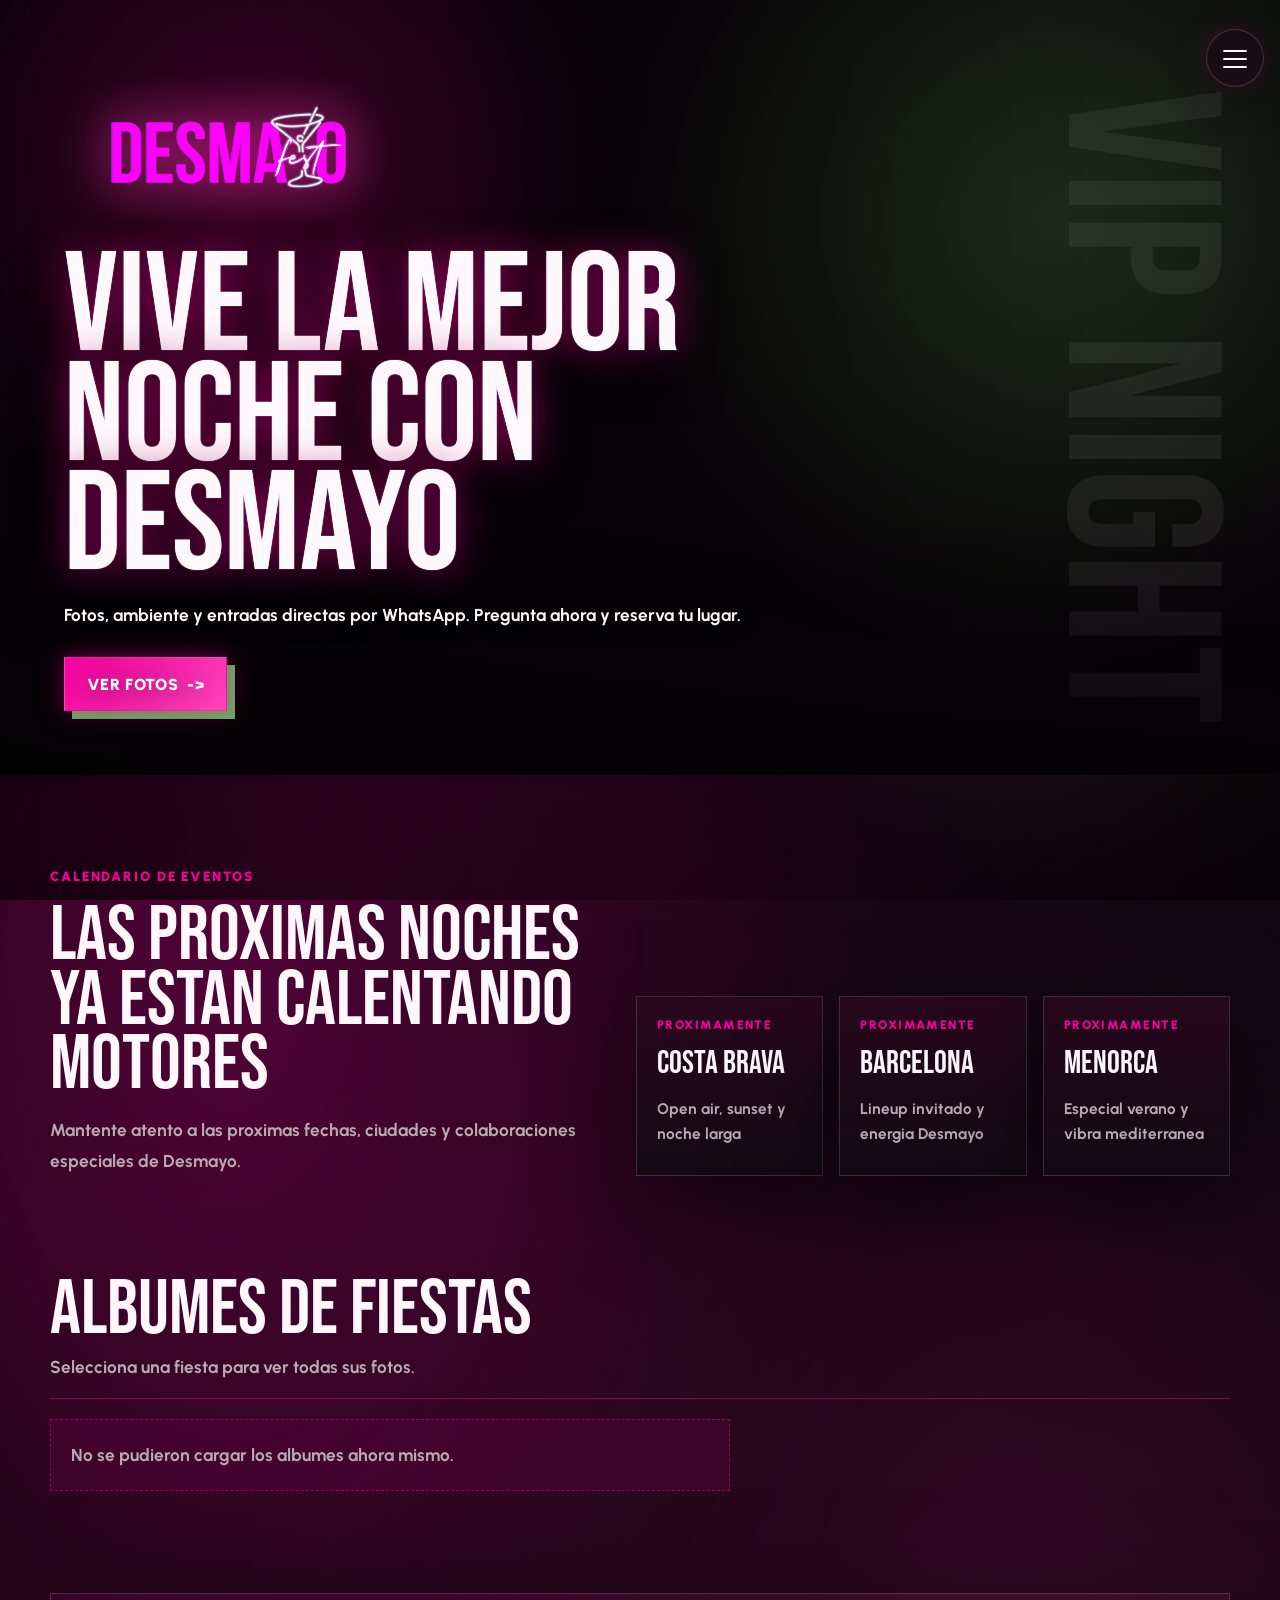
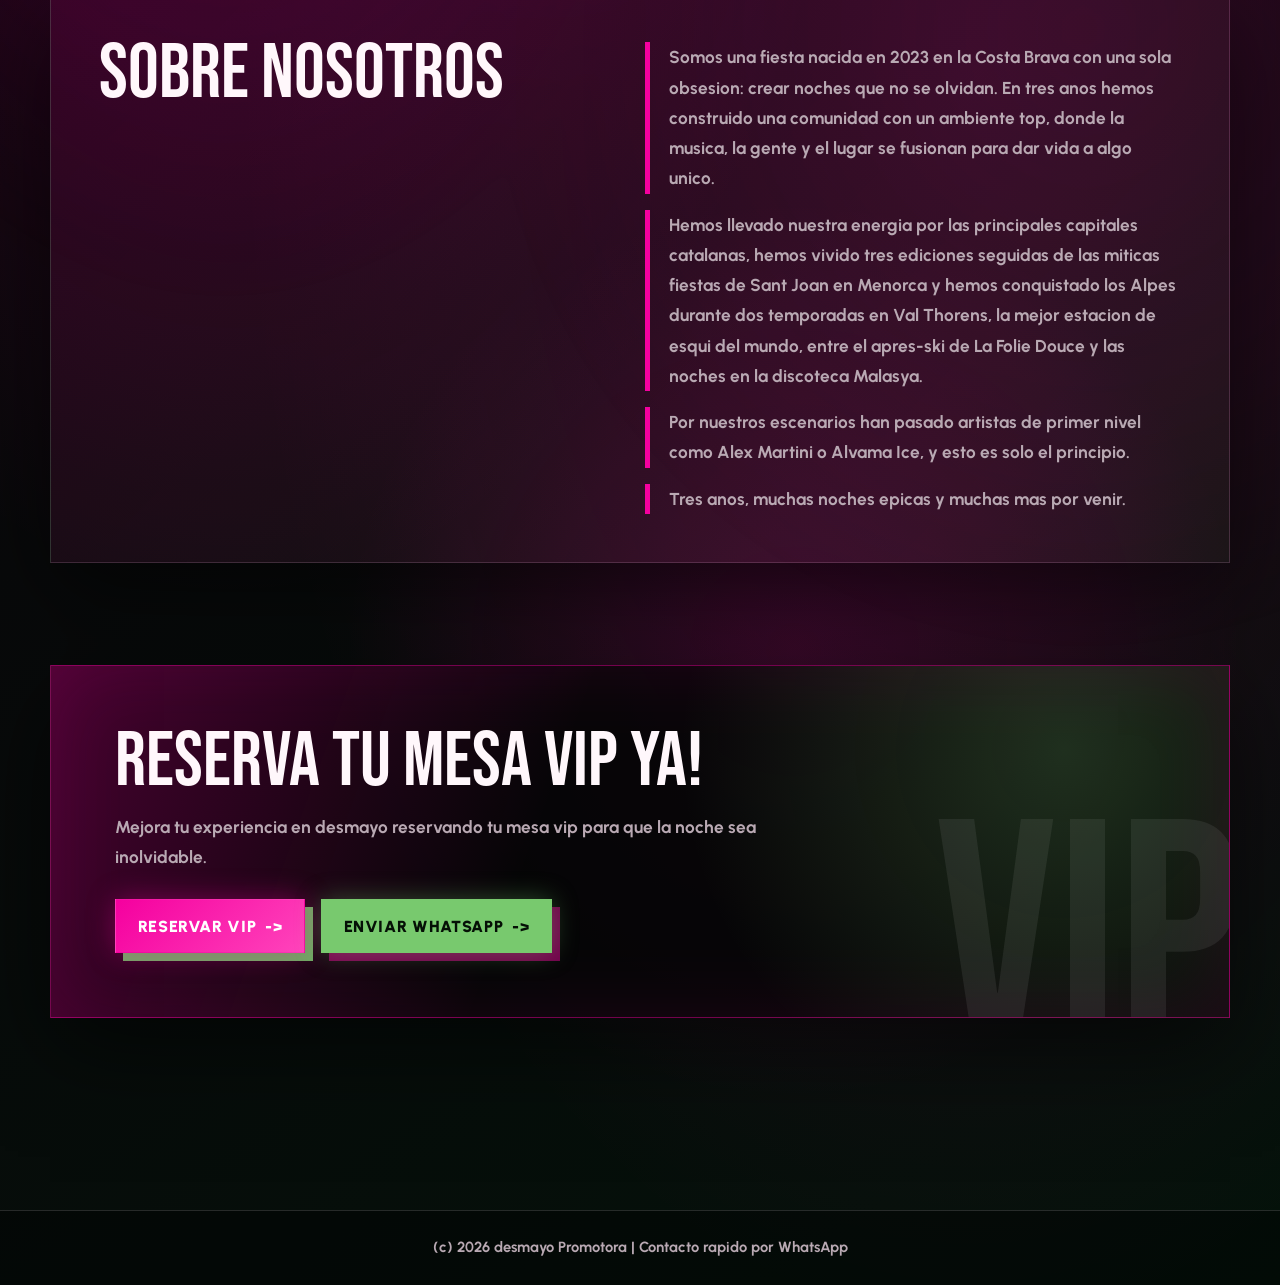
==== commit d2f517cb: "Reorder homepage sections" ====
--- a/index.html
+++ b/index.html
@@ -18,9 +18,9 @@
       </button>
       <div class="site-nav-menu" id="navMenu">
         <div class="site-nav-menu-inner">
+          <a href="#calendario">Calendario de eventos</a>
+          <a href="#galeria">Galerias</a>
           <a href="#about">Sobre nosotros</a>
-          <a href="#galeria">Galerias</a>
-          <a href="#calendario">Calendario de eventos</a>
           <a href="#contacto">Contacto</a>
         </div>
       </div>
@@ -47,22 +47,6 @@
     </header>
 
     <main>
-      <section class="about" id="about">
-        <h2>Sobre nosotros</h2>
-        <div class="about-copy">
-          <p>
-            Somos una fiesta nacida en 2023 en la Costa Brava con una sola obsesion: crear noches que no se olvidan. En tres años hemos construido una comunidad con un ambiente top, donde la musica, la gente y el lugar se fusionan para dar vida a algo unico.
-          </p>
-          <p>
-            Hemos llevado nuestra energia por las principales capitales catalanas, hemos vivido tres ediciones seguidas de las miticas fiestas de Sant Joan en Menorca y hemos conquistado los Alpes durante dos temporadas en Val Thorens, la mejor estacion de esqui del mundo, entre el apres-ski de La Folie Douce y las noches en la discoteca Malasya.
-          </p>
-          <p>
-            Por nuestros escenarios han pasado artistas de primer nivel como Alex Martini o Alvama Ice, y esto es solo el principio.
-          </p>
-          <p>Tres años, muchas noches epicas y muchas mas por venir.</p>
-        </div>
-      </section>
-
       <section class="calendar" id="calendario">
         <div class="calendar-copy">
           <p class="calendar-kicker">Calendario de eventos</p>
@@ -101,6 +85,22 @@
         </div>
       </section>
 
+      <section class="about" id="about">
+        <h2>Sobre nosotros</h2>
+        <div class="about-copy">
+          <p>
+            Somos una fiesta nacida en 2023 en la Costa Brava con una sola obsesion: crear noches que no se olvidan. En tres anos hemos construido una comunidad con un ambiente top, donde la musica, la gente y el lugar se fusionan para dar vida a algo unico.
+          </p>
+          <p>
+            Hemos llevado nuestra energia por las principales capitales catalanas, hemos vivido tres ediciones seguidas de las miticas fiestas de Sant Joan en Menorca y hemos conquistado los Alpes durante dos temporadas en Val Thorens, la mejor estacion de esqui del mundo, entre el apres-ski de La Folie Douce y las noches en la discoteca Malasya.
+          </p>
+          <p>
+            Por nuestros escenarios han pasado artistas de primer nivel como Alex Martini o Alvama Ice, y esto es solo el principio.
+          </p>
+          <p>Tres anos, muchas noches epicas y muchas mas por venir.</p>
+        </div>
+      </section>
+
       <section class="cta" id="contacto">
         <div>
           <h2>Reserva tu mesa vip ya!</h2>
--- a/styles.css
+++ b/styles.css
@@ -70,7 +70,7 @@
 
 .site-nav {
   position: fixed;
-  top: 1rem;
+  top: 1.8rem;
   right: 1rem;
   z-index: 120;
   display: grid;
@@ -383,18 +383,21 @@
   position: relative;
   z-index: 4;
   width: min(850px, 100%);
+  padding-top: clamp(5.75rem, 9vw, 7rem);
   text-shadow: 0 2px 24px rgba(0, 0, 0, 0.72);
 }
 
 .brand-lockup {
-  position: relative;
+  position: absolute;
+  top: -4.7rem;
+  left: -9.2rem;
   isolation: isolate;
   width: min(620px, 96vw);
-  margin: 0 0 clamp(1.25rem, 3vw, 2rem);
+  margin: 0;
   padding: 0;
   border: 0;
   background: transparent;
-  transform: translateX(clamp(-7rem, -10vw, -2.8rem));
+  transform: none;
 }
 
 .brand-lockup::before {
@@ -1025,6 +1028,22 @@
 }
 
 @media (max-width: 840px) {
+  .hero-content {
+    padding-top: 0;
+  }
+
+  .brand-lockup {
+    position: relative;
+    top: auto;
+    left: auto;
+    width: min(620px, 96vw);
+    margin: 0 0 clamp(1.25rem, 3vw, 2rem);
+  }
+
+  .brand-lockup img {
+    max-height: 170px;
+  }
+
   .site-nav {
     top: 0.75rem;
     right: 0.75rem;
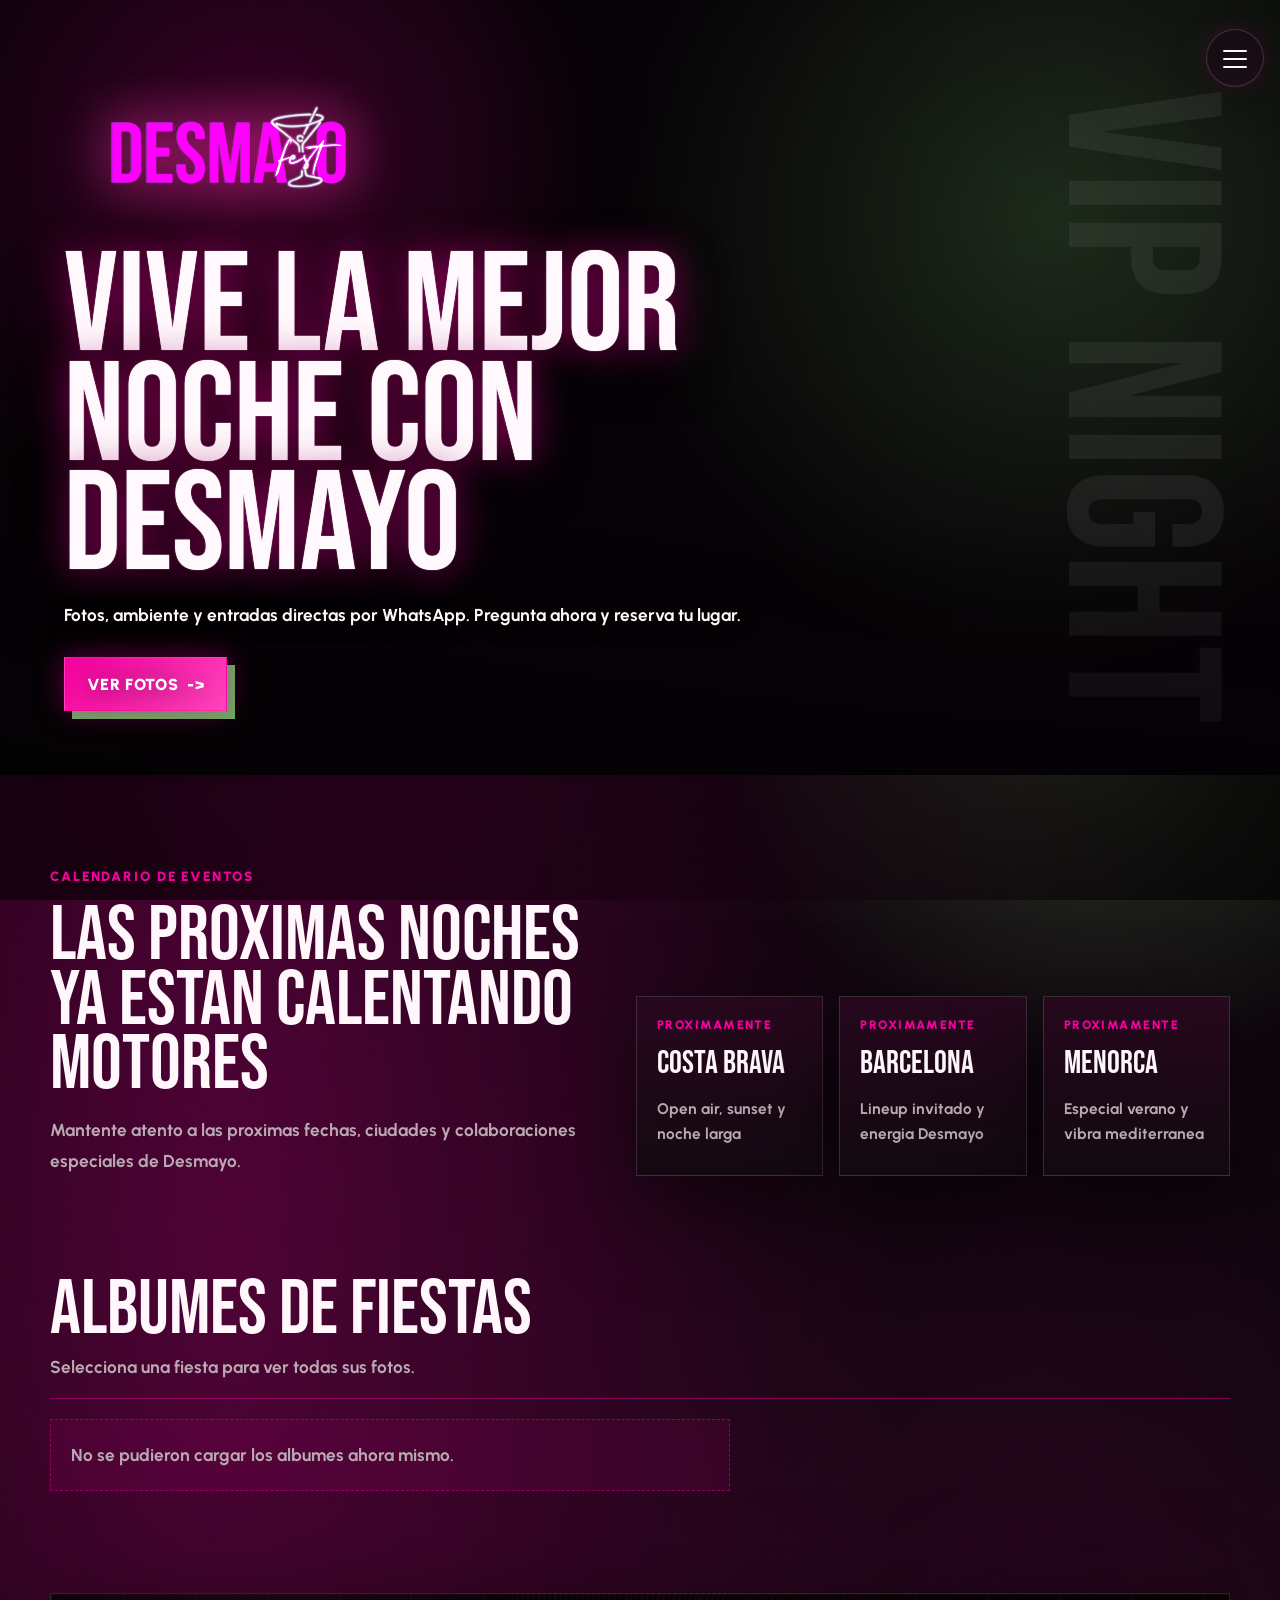
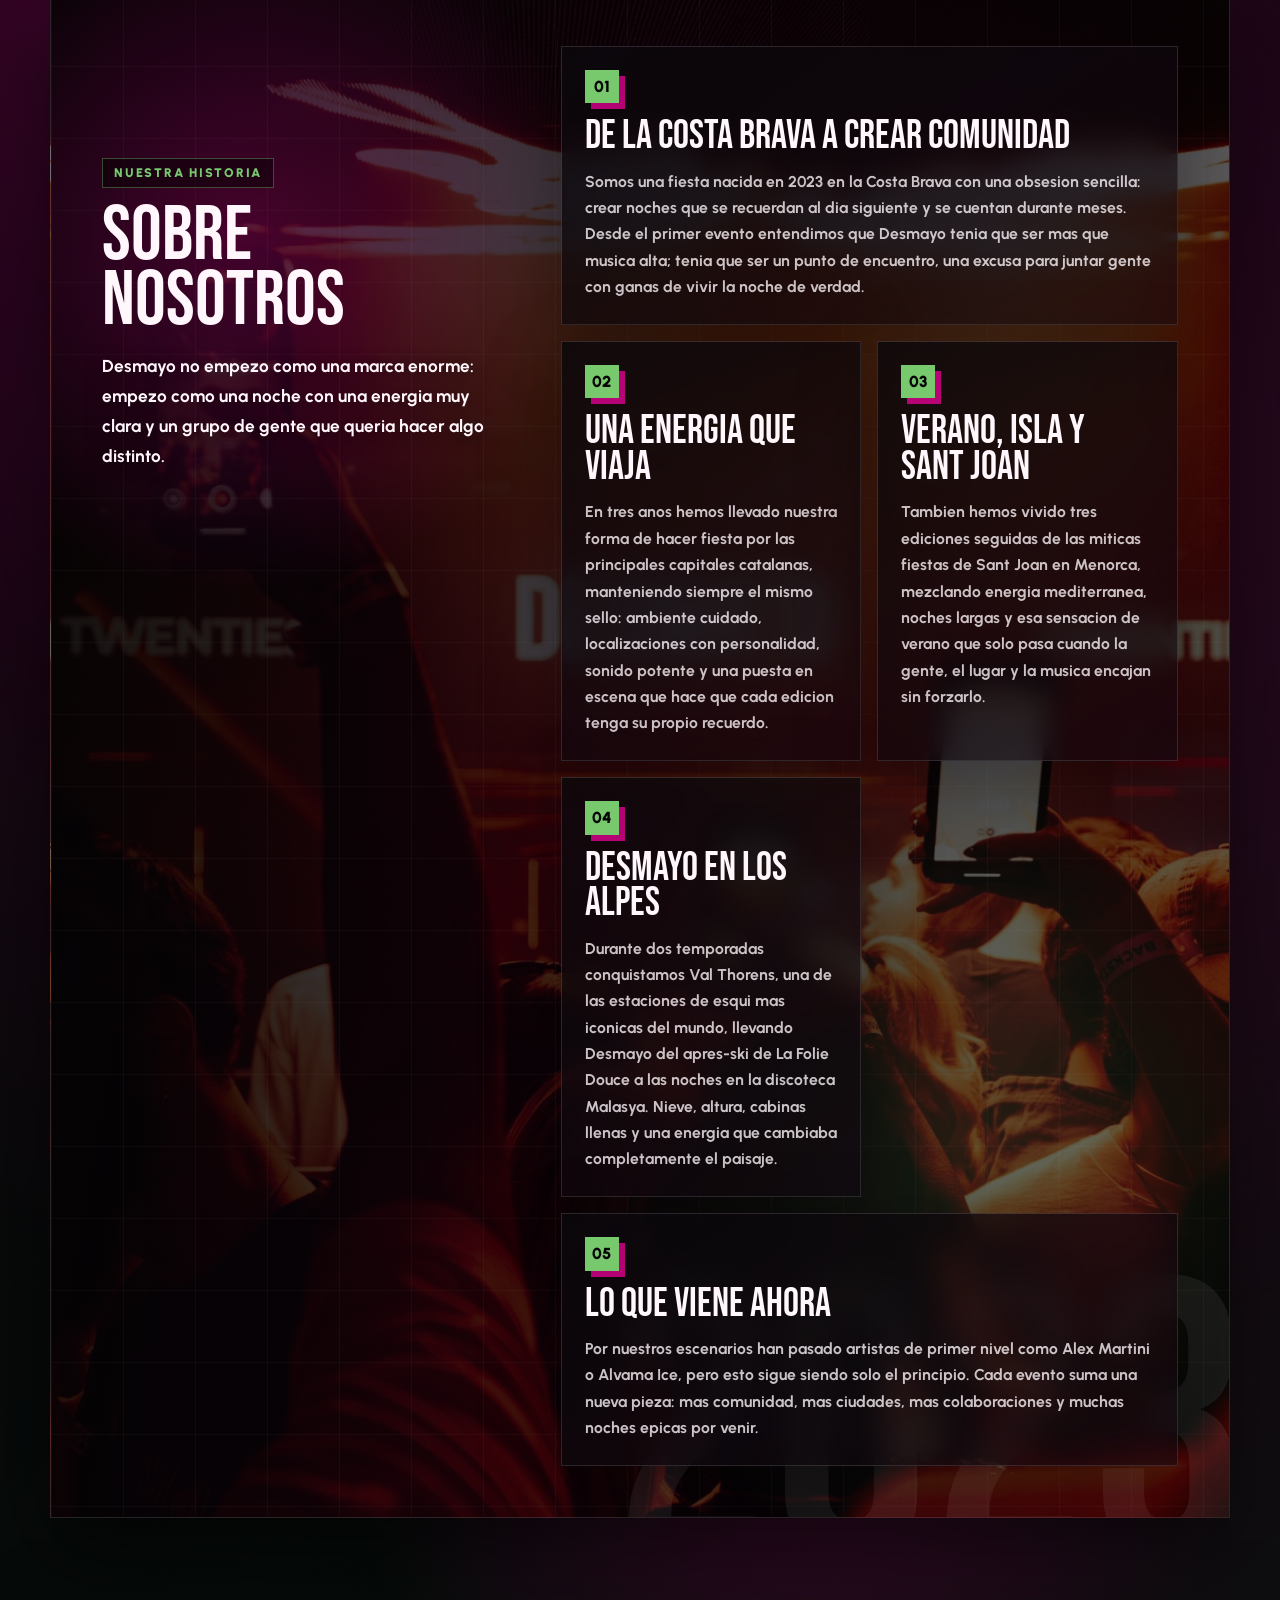
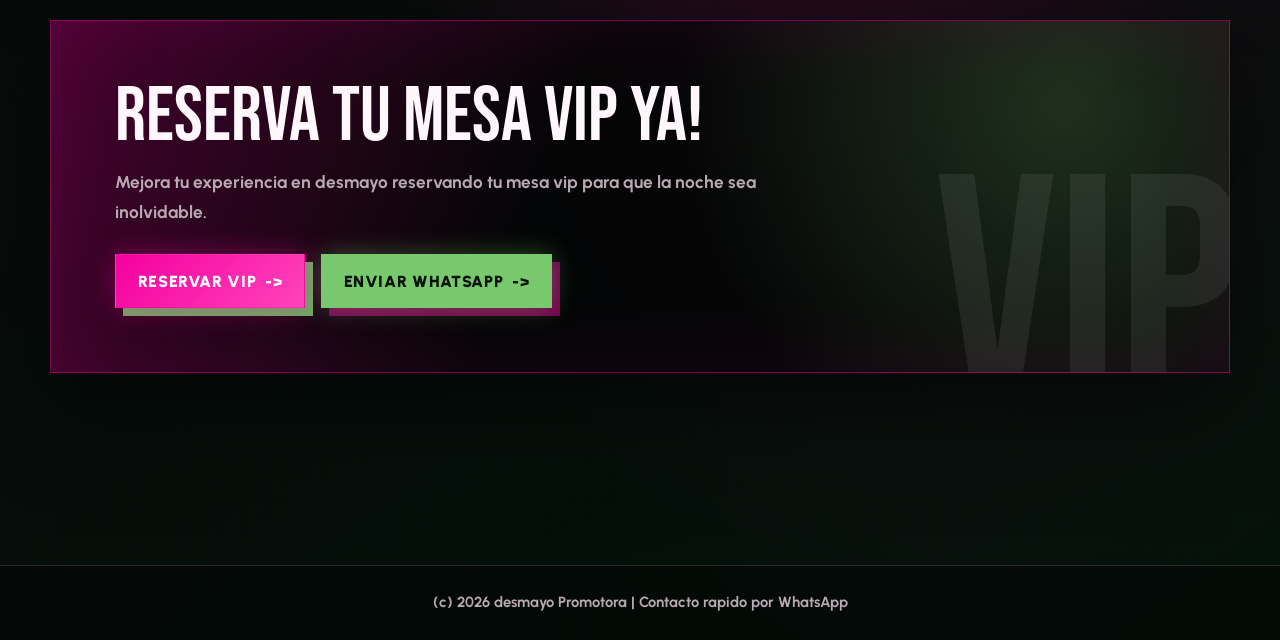
==== commit ee3c1cc5: "Expand about section design" ====
--- a/index.html
+++ b/index.html
@@ -86,18 +86,49 @@
       </section>
 
       <section class="about" id="about">
-        <h2>Sobre nosotros</h2>
+        <div class="about-heading">
+          <span class="about-kicker">Nuestra historia</span>
+          <h2>Sobre nosotros</h2>
+          <p>
+            Desmayo no empezo como una marca enorme: empezo como una noche con una energia muy clara y un grupo de gente que queria hacer algo distinto.
+          </p>
+        </div>
         <div class="about-copy">
-          <p>
-            Somos una fiesta nacida en 2023 en la Costa Brava con una sola obsesion: crear noches que no se olvidan. En tres anos hemos construido una comunidad con un ambiente top, donde la musica, la gente y el lugar se fusionan para dar vida a algo unico.
-          </p>
-          <p>
-            Hemos llevado nuestra energia por las principales capitales catalanas, hemos vivido tres ediciones seguidas de las miticas fiestas de Sant Joan en Menorca y hemos conquistado los Alpes durante dos temporadas en Val Thorens, la mejor estacion de esqui del mundo, entre el apres-ski de La Folie Douce y las noches en la discoteca Malasya.
-          </p>
-          <p>
-            Por nuestros escenarios han pasado artistas de primer nivel como Alex Martini o Alvama Ice, y esto es solo el principio.
-          </p>
-          <p>Tres anos, muchas noches epicas y muchas mas por venir.</p>
+          <article class="about-story about-story-featured">
+            <span>01</span>
+            <h3>De la Costa Brava a crear comunidad</h3>
+            <p>
+              Somos una fiesta nacida en 2023 en la Costa Brava con una obsesion sencilla: crear noches que se recuerdan al dia siguiente y se cuentan durante meses. Desde el primer evento entendimos que Desmayo tenia que ser mas que musica alta; tenia que ser un punto de encuentro, una excusa para juntar gente con ganas de vivir la noche de verdad.
+            </p>
+          </article>
+          <article class="about-story">
+            <span>02</span>
+            <h3>Una energia que viaja</h3>
+            <p>
+              En tres anos hemos llevado nuestra forma de hacer fiesta por las principales capitales catalanas, manteniendo siempre el mismo sello: ambiente cuidado, localizaciones con personalidad, sonido potente y una puesta en escena que hace que cada edicion tenga su propio recuerdo.
+            </p>
+          </article>
+          <article class="about-story">
+            <span>03</span>
+            <h3>Verano, isla y Sant Joan</h3>
+            <p>
+              Tambien hemos vivido tres ediciones seguidas de las miticas fiestas de Sant Joan en Menorca, mezclando energia mediterranea, noches largas y esa sensacion de verano que solo pasa cuando la gente, el lugar y la musica encajan sin forzarlo.
+            </p>
+          </article>
+          <article class="about-story">
+            <span>04</span>
+            <h3>Desmayo en los Alpes</h3>
+            <p>
+              Durante dos temporadas conquistamos Val Thorens, una de las estaciones de esqui mas iconicas del mundo, llevando Desmayo del apres-ski de La Folie Douce a las noches en la discoteca Malasya. Nieve, altura, cabinas llenas y una energia que cambiaba completamente el paisaje.
+            </p>
+          </article>
+          <article class="about-story about-story-wide">
+            <span>05</span>
+            <h3>Lo que viene ahora</h3>
+            <p>
+              Por nuestros escenarios han pasado artistas de primer nivel como Alex Martini o Alvama Ice, pero esto sigue siendo solo el principio. Cada evento suma una nueva pieza: mas comunidad, mas ciudades, mas colaboraciones y muchas noches epicas por venir.
+            </p>
+          </article>
         </div>
       </section>
 
--- a/styles.css
+++ b/styles.css
@@ -640,25 +640,131 @@
 }
 
 .about {
-  display: grid;
-  grid-template-columns: minmax(0, 0.9fr) minmax(280px, 1fr);
-  gap: clamp(1.5rem, 5vw, 5rem);
+  position: relative;
+  isolation: isolate;
+  display: grid;
+  grid-template-columns: minmax(260px, 0.78fr) minmax(0, 1.22fr);
+  gap: clamp(1.5rem, 5vw, 4rem);
   align-items: start;
-  padding: clamp(1.5rem, 4vw, 3rem);
+  overflow: hidden;
+  padding: clamp(1.35rem, 4vw, 3.6rem);
   border: 1px solid var(--line);
-  background: linear-gradient(135deg, rgba(245, 0, 159, 0.1), rgba(120, 201, 110, 0.05));
+  background:
+    linear-gradient(100deg, rgba(3, 3, 3, 0.94) 0%, rgba(10, 2, 8, 0.78) 42%, rgba(3, 3, 3, 0.62) 100%),
+    url("imagenes/IMG_8384.jpg") center / cover;
   box-shadow: var(--shadow);
+  min-height: 700px;
+}
+
+.about::before {
+  content: "";
+  position: absolute;
+  inset: 0;
+  z-index: -1;
+  background:
+    linear-gradient(90deg, rgba(255, 255, 255, 0.045) 1px, transparent 1px),
+    linear-gradient(rgba(255, 255, 255, 0.035) 1px, transparent 1px),
+    radial-gradient(circle at 16% 16%, rgba(245, 0, 159, 0.36), transparent 22rem),
+    radial-gradient(circle at 78% 76%, rgba(120, 201, 110, 0.18), transparent 26rem);
+  background-size: 72px 72px, 72px 72px, auto, auto;
+  mix-blend-mode: screen;
+  opacity: 0.72;
+}
+
+.about::after {
+  content: "2023";
+  position: absolute;
+  right: -0.05em;
+  bottom: -0.2em;
+  z-index: -1;
+  color: rgba(255, 247, 251, 0.07);
+  font-family: "Bebas Neue", Impact, sans-serif;
+  font-size: clamp(11rem, 31vw, 25rem);
+  line-height: 0.8;
+}
+
+.about-heading {
+  position: sticky;
+  top: 7rem;
+  align-self: start;
+}
+
+.about-kicker {
+  display: inline-flex;
+  margin-bottom: 1rem;
+  padding: 0.42rem 0.68rem;
+  border: 1px solid rgba(120, 201, 110, 0.38);
+  color: var(--lime);
+  background: rgba(0, 0, 0, 0.45);
+  font-size: 0.78rem;
+  font-weight: 900;
+  letter-spacing: 0.14em;
+  text-transform: uppercase;
+}
+
+.about-heading p {
+  max-width: 460px;
+  color: #fff7fb;
+  text-shadow: 0 3px 18px rgba(0, 0, 0, 0.8);
 }
 
 .about-copy {
   display: grid;
+  grid-template-columns: repeat(2, minmax(0, 1fr));
   gap: 1rem;
 }
 
-.about p {
+.about-story {
+  position: relative;
+  min-height: 240px;
+  padding: clamp(1rem, 2.2vw, 1.45rem);
+  border: 1px solid rgba(255, 247, 251, 0.13);
+  background:
+    linear-gradient(145deg, rgba(8, 8, 10, 0.84), rgba(8, 8, 10, 0.58)),
+    rgba(245, 0, 159, 0.06);
+  box-shadow: 0 24px 70px rgba(0, 0, 0, 0.34);
+  backdrop-filter: blur(14px) saturate(1.12);
+}
+
+.about-story-featured,
+.about-story-wide {
+  grid-column: 1 / -1;
+  min-height: 0;
+}
+
+.about-story span {
+  display: inline-flex;
+  align-items: center;
+  justify-content: center;
+  width: 2.1rem;
+  height: 2.1rem;
+  margin-bottom: 1rem;
+  color: #050505;
+  background: var(--lime);
+  font-weight: 900;
+  box-shadow: 6px 6px 0 rgba(245, 0, 159, 0.72);
+}
+
+.about-story h3 {
+  margin: 0;
+  color: var(--ink);
+  font-family: "Bebas Neue", Impact, sans-serif;
+  font-size: clamp(1.8rem, 3.1vw, 3rem);
+  font-weight: 400;
+  line-height: 0.9;
+  text-transform: uppercase;
+}
+
+.about-story p {
   margin-top: 0;
-  padding-left: 1.2rem;
-  border-left: 5px solid var(--pink);
+  max-width: none;
+  color: rgba(255, 247, 251, 0.78);
+  font-size: clamp(0.98rem, 1.2vw, 1.08rem);
+  line-height: 1.68;
+}
+
+.about-story h3 + p {
+  margin-top: 0.85rem;
 }
 
 .calendar {
@@ -1076,6 +1182,30 @@
     grid-template-columns: 1fr;
   }
 
+  .about {
+    min-height: 0;
+    background:
+      linear-gradient(180deg, rgba(3, 3, 3, 0.9) 0%, rgba(10, 2, 8, 0.76) 54%, rgba(3, 3, 3, 0.86) 100%),
+      url("imagenes/IMG_8384.jpg") center top / cover;
+  }
+
+  .about-heading {
+    position: relative;
+    top: auto;
+  }
+
+  .about-heading p {
+    max-width: 680px;
+  }
+
+  .about-copy {
+    grid-template-columns: 1fr;
+  }
+
+  .about-story {
+    min-height: 0;
+  }
+
   .admin-panel > p,
   .admin-panel > h1,
   .admin-panel > h1 + p,
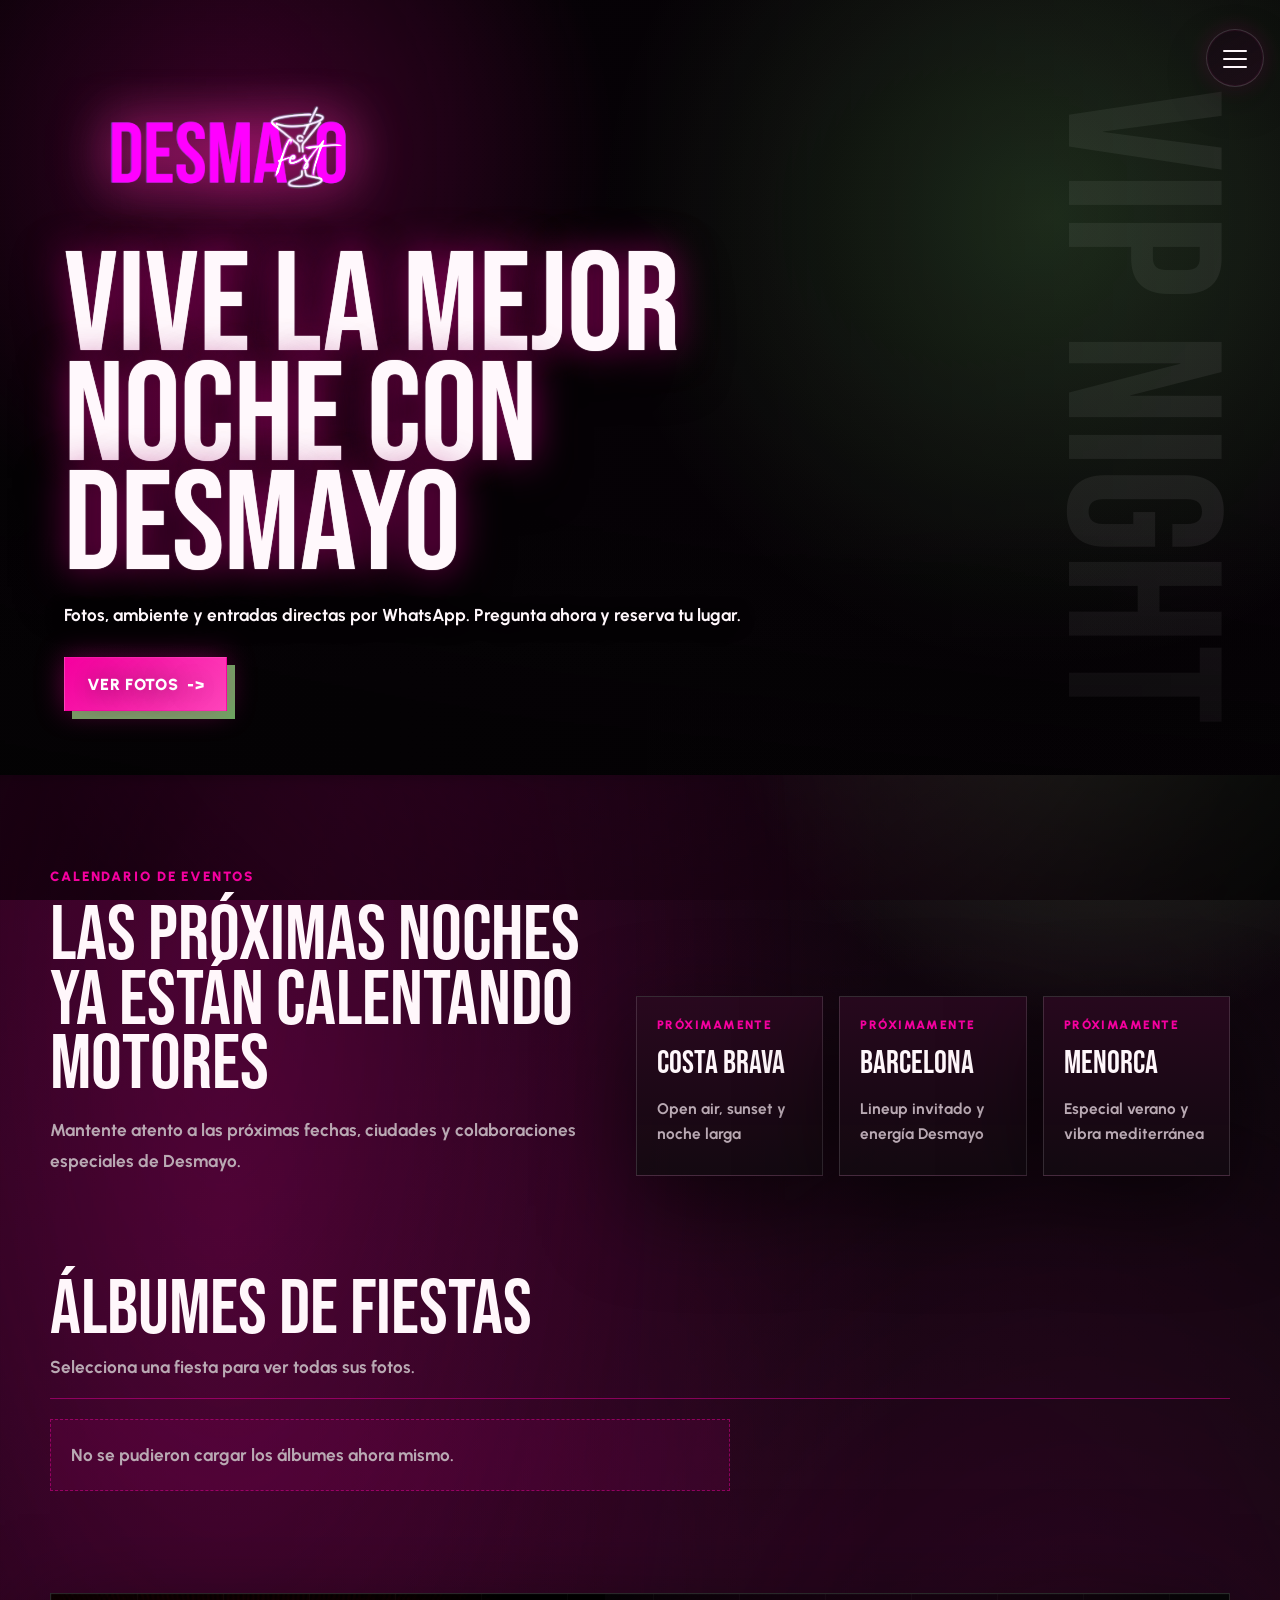
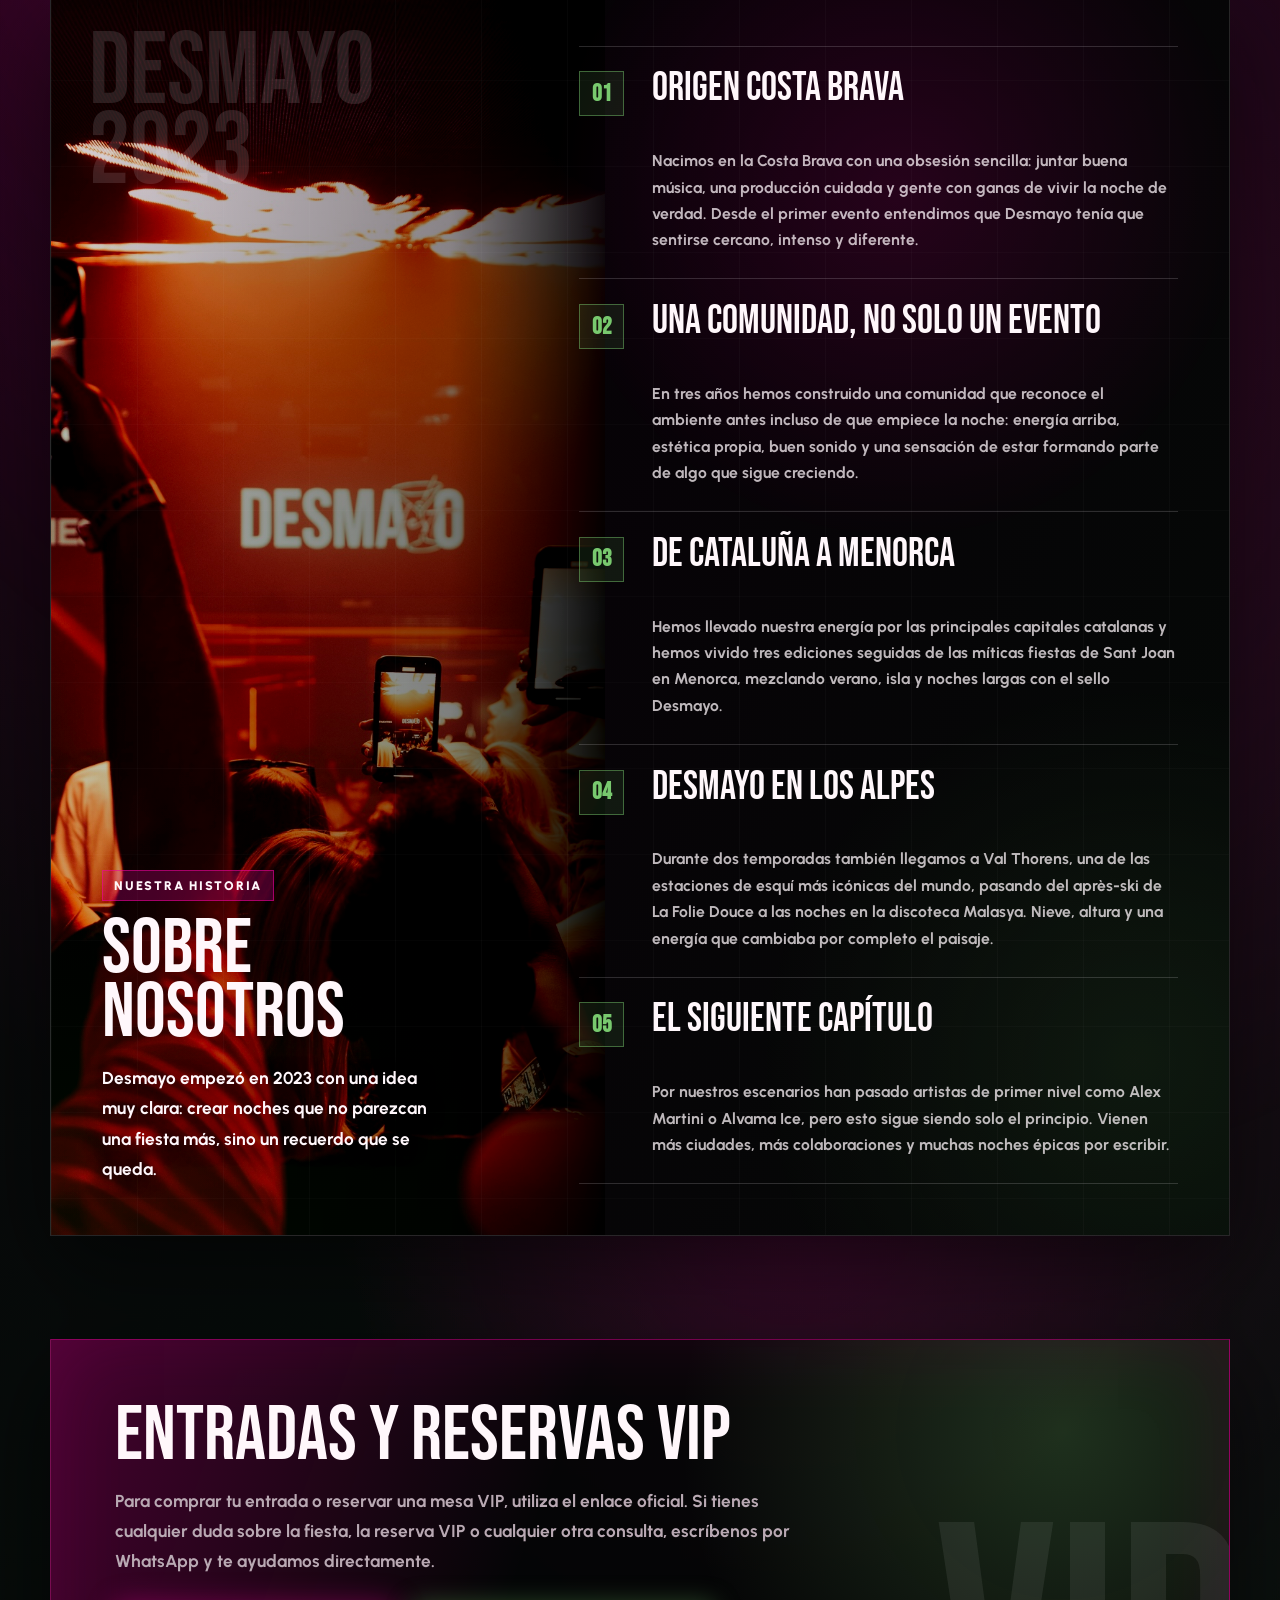
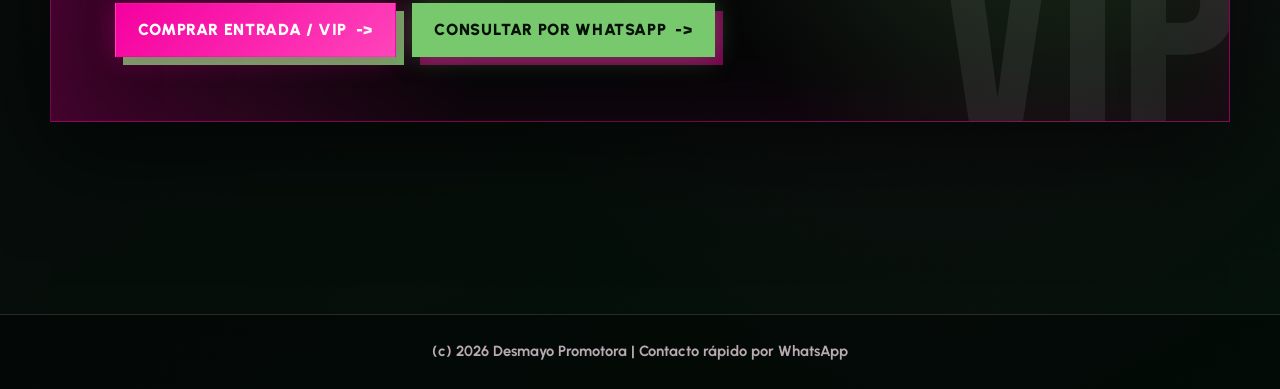
==== commit 815ceedc: "Refine about section and contact copy" ====
--- a/index.html
+++ b/index.html
@@ -3,7 +3,7 @@
   <head>
     <meta charset="UTF-8" />
     <meta name="viewport" content="width=device-width, initial-scale=1.0" />
-    <title>desmayo Party Promotora</title>
+    <title>Desmayo Party Promotora</title>
     <link rel="stylesheet" href="styles.css" />
   </head>
   <body>
@@ -19,7 +19,7 @@
       <div class="site-nav-menu" id="navMenu">
         <div class="site-nav-menu-inner">
           <a href="#calendario">Calendario de eventos</a>
-          <a href="#galeria">Galerias</a>
+          <a href="#galeria">Galerías</a>
           <a href="#about">Sobre nosotros</a>
           <a href="#contacto">Contacto</a>
         </div>
@@ -40,7 +40,7 @@
           <img src="assets/desmayo-rosa.png" alt="Logo Desmayo" />
           <span>Desmayo</span>
         </div>
-        <h1>Vive la mejor noche con desmayo</h1>
+        <h1>Vive la mejor noche con Desmayo</h1>
         <p>Fotos, ambiente y entradas directas por WhatsApp. Pregunta ahora y reserva tu lugar.</p>
         <a class="btn btn-primary" href="#galeria">Ver fotos</a>
       </div>
@@ -50,24 +50,24 @@
       <section class="calendar" id="calendario">
         <div class="calendar-copy">
           <p class="calendar-kicker">Calendario de eventos</p>
-          <h2>Las proximas noches ya estan calentando motores</h2>
-          <p>Mantente atento a las proximas fechas, ciudades y colaboraciones especiales de Desmayo.</p>
+          <h2>Las próximas noches ya están calentando motores</h2>
+          <p>Mantente atento a las próximas fechas, ciudades y colaboraciones especiales de Desmayo.</p>
         </div>
         <div class="calendar-grid">
           <article class="calendar-card">
-            <span>Proximamente</span>
+            <span>Próximamente</span>
             <strong>Costa Brava</strong>
             <small>Open air, sunset y noche larga</small>
           </article>
           <article class="calendar-card">
-            <span>Proximamente</span>
+            <span>Próximamente</span>
             <strong>Barcelona</strong>
-            <small>Lineup invitado y energia Desmayo</small>
+            <small>Lineup invitado y energía Desmayo</small>
           </article>
           <article class="calendar-card">
-            <span>Proximamente</span>
+            <span>Próximamente</span>
             <strong>Menorca</strong>
-            <small>Especial verano y vibra mediterranea</small>
+            <small>Especial verano y vibra mediterránea</small>
           </article>
         </div>
       </section>
@@ -75,13 +75,13 @@
       <section class="gallery" id="galeria">
         <div class="gallery-header">
           <div>
-            <h2 id="galleryTitle">Albumes de fiestas</h2>
+            <h2 id="galleryTitle">Álbumes de fiestas</h2>
             <p id="galleryDescription">Selecciona una fiesta para ver todas sus fotos.</p>
           </div>
-          <button class="btn btn-secondary gallery-back is-hidden" id="backToAlbums" type="button">Ver albumes</button>
+          <button class="btn btn-secondary gallery-back is-hidden" id="backToAlbums" type="button">Ver álbumes</button>
         </div>
         <div class="grid" id="galleryGrid">
-          <p class="gallery-empty">Cargando albumes...</p>
+          <p class="gallery-empty">Cargando álbumes...</p>
         </div>
       </section>
 
@@ -90,43 +90,43 @@
           <span class="about-kicker">Nuestra historia</span>
           <h2>Sobre nosotros</h2>
           <p>
-            Desmayo no empezo como una marca enorme: empezo como una noche con una energia muy clara y un grupo de gente que queria hacer algo distinto.
+            Desmayo empezó en 2023 con una idea muy clara: crear noches que no parezcan una fiesta más, sino un recuerdo que se queda.
           </p>
         </div>
         <div class="about-copy">
-          <article class="about-story about-story-featured">
+          <article class="about-story">
             <span>01</span>
-            <h3>De la Costa Brava a crear comunidad</h3>
+            <h3>Origen Costa Brava</h3>
             <p>
-              Somos una fiesta nacida en 2023 en la Costa Brava con una obsesion sencilla: crear noches que se recuerdan al dia siguiente y se cuentan durante meses. Desde el primer evento entendimos que Desmayo tenia que ser mas que musica alta; tenia que ser un punto de encuentro, una excusa para juntar gente con ganas de vivir la noche de verdad.
+              Nacimos en la Costa Brava con una obsesión sencilla: juntar buena música, una producción cuidada y gente con ganas de vivir la noche de verdad. Desde el primer evento entendimos que Desmayo tenía que sentirse cercano, intenso y diferente.
             </p>
           </article>
           <article class="about-story">
             <span>02</span>
-            <h3>Una energia que viaja</h3>
+            <h3>Una comunidad, no solo un evento</h3>
             <p>
-              En tres anos hemos llevado nuestra forma de hacer fiesta por las principales capitales catalanas, manteniendo siempre el mismo sello: ambiente cuidado, localizaciones con personalidad, sonido potente y una puesta en escena que hace que cada edicion tenga su propio recuerdo.
+              En tres años hemos construido una comunidad que reconoce el ambiente antes incluso de que empiece la noche: energía arriba, estética propia, buen sonido y una sensación de estar formando parte de algo que sigue creciendo.
             </p>
           </article>
           <article class="about-story">
             <span>03</span>
-            <h3>Verano, isla y Sant Joan</h3>
+            <h3>De Cataluña a Menorca</h3>
             <p>
-              Tambien hemos vivido tres ediciones seguidas de las miticas fiestas de Sant Joan en Menorca, mezclando energia mediterranea, noches largas y esa sensacion de verano que solo pasa cuando la gente, el lugar y la musica encajan sin forzarlo.
+              Hemos llevado nuestra energía por las principales capitales catalanas y hemos vivido tres ediciones seguidas de las míticas fiestas de Sant Joan en Menorca, mezclando verano, isla y noches largas con el sello Desmayo.
             </p>
           </article>
           <article class="about-story">
             <span>04</span>
             <h3>Desmayo en los Alpes</h3>
             <p>
-              Durante dos temporadas conquistamos Val Thorens, una de las estaciones de esqui mas iconicas del mundo, llevando Desmayo del apres-ski de La Folie Douce a las noches en la discoteca Malasya. Nieve, altura, cabinas llenas y una energia que cambiaba completamente el paisaje.
+              Durante dos temporadas también llegamos a Val Thorens, una de las estaciones de esquí más icónicas del mundo, pasando del après-ski de La Folie Douce a las noches en la discoteca Malasya. Nieve, altura y una energía que cambiaba por completo el paisaje.
             </p>
           </article>
-          <article class="about-story about-story-wide">
+          <article class="about-story">
             <span>05</span>
-            <h3>Lo que viene ahora</h3>
+            <h3>El siguiente capítulo</h3>
             <p>
-              Por nuestros escenarios han pasado artistas de primer nivel como Alex Martini o Alvama Ice, pero esto sigue siendo solo el principio. Cada evento suma una nueva pieza: mas comunidad, mas ciudades, mas colaboraciones y muchas noches epicas por venir.
+              Por nuestros escenarios han pasado artistas de primer nivel como Alex Martini o Alvama Ice, pero esto sigue siendo solo el principio. Vienen más ciudades, más colaboraciones y muchas noches épicas por escribir.
             </p>
           </article>
         </div>
@@ -134,18 +134,20 @@
 
       <section class="cta" id="contacto">
         <div>
-          <h2>Reserva tu mesa vip ya!</h2>
-          <p>Mejora tu experiencia en desmayo reservando tu mesa vip para que la noche sea inolvidable.</p>
+          <h2>Entradas y reservas VIP</h2>
+          <p>
+            Para comprar tu entrada o reservar una mesa VIP, utiliza el enlace oficial. Si tienes cualquier duda sobre la fiesta, la reserva VIP o cualquier otra consulta, escríbenos por WhatsApp y te ayudamos directamente.
+          </p>
           <div class="cta-actions">
-            <a class="btn btn-primary" href="https://zsazsadiscotheque.com/?utm_source=ig&utm_medium=social&utm_content=link_in_bio&fbclid=PAZnRzaARTbaZleHRuA2FlbQIxMQBzcnRjBmFwcF9pZA8xMjQwMjQ1NzQyODc0MTQAAafi9mSFIQ2KCXJ0qoAMOmGbdoj1kTma6NcLhQ-j_BSO8QbLK3OQdO1qzSFFoA_aem_KLT6DybooM9Tkx6l4TitZw" target="_blank" rel="noopener">Reservar VIP</a>
-            <a class="btn btn-whatsapp" href="https://wa.me/34636671788?text=Hola%2C%20quiero%20informacion%20para%20reservar%20mesa%20para%20el%20proximo%20desmayo." target="_blank" rel="noopener">Enviar WhatsApp</a>
+            <a class="btn btn-primary" href="https://zsazsadiscotheque.com/?utm_source=ig&utm_medium=social&utm_content=link_in_bio&fbclid=PAZnRzaARTbaZleHRuA2FlbQIxMQBzcnRjBmFwcF9pZA8xMjQwMjQ1NzQyODc0MTQAAafi9mSFIQ2KCXJ0qoAMOmGbdoj1kTma6NcLhQ-j_BSO8QbLK3OQdO1qzSFFoA_aem_KLT6DybooM9Tkx6l4TitZw" target="_blank" rel="noopener">Comprar entrada / VIP</a>
+            <a class="btn btn-whatsapp" href="https://wa.me/34636671788?text=Hola%2C%20tengo%20una%20consulta%20sobre%20la%20fiesta%2C%20las%20entradas%20o%20la%20reserva%20VIP." target="_blank" rel="noopener">Consultar por WhatsApp</a>
           </div>
         </div>
       </section>
     </main>
 
     <footer>
-      <p>(c) 2026 desmayo Promotora | Contacto rapido por WhatsApp</p>
+      <p>(c) 2026 Desmayo Promotora | Contacto rápido por WhatsApp</p>
     </footer>
     <script src="script.js"></script>
   </body>
--- a/styles.css
+++ b/styles.css
@@ -643,59 +643,75 @@
   position: relative;
   isolation: isolate;
   display: grid;
-  grid-template-columns: minmax(260px, 0.78fr) minmax(0, 1.22fr);
-  gap: clamp(1.5rem, 5vw, 4rem);
-  align-items: start;
+  grid-template-columns: minmax(260px, 0.82fr) minmax(0, 1.18fr);
+  gap: clamp(2rem, 6vw, 5.2rem);
+  align-items: stretch;
   overflow: hidden;
-  padding: clamp(1.35rem, 4vw, 3.6rem);
+  padding: 0;
   border: 1px solid var(--line);
   background:
-    linear-gradient(100deg, rgba(3, 3, 3, 0.94) 0%, rgba(10, 2, 8, 0.78) 42%, rgba(3, 3, 3, 0.62) 100%),
-    url("imagenes/IMG_8384.jpg") center / cover;
+    linear-gradient(115deg, rgba(3, 3, 3, 0.88) 0%, rgba(7, 3, 7, 0.96) 47%, rgba(5, 10, 7, 0.94) 100%),
+    #050505;
   box-shadow: var(--shadow);
-  min-height: 700px;
+  min-height: 760px;
 }
 
 .about::before {
   content: "";
   position: absolute;
+  inset: 0 auto 0 0;
+  width: min(47%, 560px);
+  z-index: -1;
+  background:
+    linear-gradient(90deg, rgba(0, 0, 0, 0.12), rgba(0, 0, 0, 0.42) 72%, rgba(0, 0, 0, 0.92)),
+    linear-gradient(180deg, rgba(245, 0, 159, 0.06), rgba(0, 0, 0, 0.18) 42%, rgba(120, 201, 110, 0.1)),
+    url("imagenes/IMG_8384.jpg") center / cover;
+  filter: saturate(1.12) contrast(1.08);
+}
+
+.about::after {
+  content: "";
+  position: absolute;
   inset: 0;
   z-index: -1;
-  background:
-    linear-gradient(90deg, rgba(255, 255, 255, 0.045) 1px, transparent 1px),
-    linear-gradient(rgba(255, 255, 255, 0.035) 1px, transparent 1px),
-    radial-gradient(circle at 16% 16%, rgba(245, 0, 159, 0.36), transparent 22rem),
-    radial-gradient(circle at 78% 76%, rgba(120, 201, 110, 0.18), transparent 26rem);
-  background-size: 72px 72px, 72px 72px, auto, auto;
-  mix-blend-mode: screen;
-  opacity: 0.72;
-}
-
-.about::after {
-  content: "2023";
-  position: absolute;
-  right: -0.05em;
-  bottom: -0.2em;
-  z-index: -1;
-  color: rgba(255, 247, 251, 0.07);
+  pointer-events: none;
+  background:
+    linear-gradient(90deg, rgba(255, 255, 255, 0.04) 1px, transparent 1px),
+    linear-gradient(rgba(255, 255, 255, 0.03) 1px, transparent 1px),
+    radial-gradient(circle at 72% 16%, rgba(245, 0, 159, 0.22), transparent 22rem),
+    radial-gradient(circle at 92% 86%, rgba(120, 201, 110, 0.14), transparent 24rem);
+  background-size: 86px 86px, 86px 86px, auto, auto;
+  opacity: 0.62;
+}
+
+.about-heading {
+  position: relative;
+  display: grid;
+  align-content: end;
+  min-height: 760px;
+  padding: clamp(2rem, 4vw, 3.4rem);
+}
+
+.about-heading::after {
+  content: "DESMAYO\A 2023";
+  position: absolute;
+  left: clamp(1.4rem, 3vw, 2.6rem);
+  top: clamp(1.3rem, 3vw, 2.4rem);
+  white-space: pre;
+  color: rgba(255, 247, 251, 0.12);
   font-family: "Bebas Neue", Impact, sans-serif;
-  font-size: clamp(11rem, 31vw, 25rem);
-  line-height: 0.8;
-}
-
-.about-heading {
-  position: sticky;
-  top: 7rem;
-  align-self: start;
+  font-size: clamp(4rem, 8vw, 8rem);
+  line-height: 0.78;
 }
 
 .about-kicker {
   display: inline-flex;
+  width: fit-content;
   margin-bottom: 1rem;
   padding: 0.42rem 0.68rem;
-  border: 1px solid rgba(120, 201, 110, 0.38);
-  color: var(--lime);
-  background: rgba(0, 0, 0, 0.45);
+  border: 1px solid rgba(245, 0, 159, 0.55);
+  color: #fff7fb;
+  background: rgba(245, 0, 159, 0.24);
   font-size: 0.78rem;
   font-weight: 900;
   letter-spacing: 0.14em;
@@ -703,46 +719,39 @@
 }
 
 .about-heading p {
-  max-width: 460px;
+  max-width: 520px;
   color: #fff7fb;
   text-shadow: 0 3px 18px rgba(0, 0, 0, 0.8);
 }
 
 .about-copy {
   display: grid;
-  grid-template-columns: repeat(2, minmax(0, 1fr));
-  gap: 1rem;
+  align-content: center;
+  padding: clamp(2rem, 4vw, 3.6rem) clamp(1.5rem, 4vw, 3.2rem) clamp(2rem, 4vw, 3.6rem) 0;
 }
 
 .about-story {
   position: relative;
-  min-height: 240px;
-  padding: clamp(1rem, 2.2vw, 1.45rem);
-  border: 1px solid rgba(255, 247, 251, 0.13);
-  background:
-    linear-gradient(145deg, rgba(8, 8, 10, 0.84), rgba(8, 8, 10, 0.58)),
-    rgba(245, 0, 159, 0.06);
-  box-shadow: 0 24px 70px rgba(0, 0, 0, 0.34);
-  backdrop-filter: blur(14px) saturate(1.12);
-}
-
-.about-story-featured,
-.about-story-wide {
-  grid-column: 1 / -1;
-  min-height: 0;
+  display: grid;
+  grid-template-columns: 3.2rem minmax(0, 1fr);
+  gap: clamp(0.85rem, 2vw, 1.35rem);
+  padding: clamp(1.05rem, 2.2vw, 1.55rem) 0;
+  border-top: 1px solid rgba(255, 247, 251, 0.16);
 }
 
 .about-story span {
   display: inline-flex;
   align-items: center;
   justify-content: center;
-  width: 2.1rem;
-  height: 2.1rem;
-  margin-bottom: 1rem;
-  color: #050505;
-  background: var(--lime);
+  width: 2.8rem;
+  height: 2.8rem;
+  color: var(--lime);
+  border: 1px solid rgba(120, 201, 110, 0.46);
+  background: rgba(120, 201, 110, 0.1);
+  font-family: "Bebas Neue", Impact, sans-serif;
+  font-size: 1.5rem;
   font-weight: 900;
-  box-shadow: 6px 6px 0 rgba(245, 0, 159, 0.72);
+  line-height: 1;
 }
 
 .about-story h3 {
@@ -756,15 +765,16 @@
 }
 
 .about-story p {
-  margin-top: 0;
+  grid-column: 2;
+  margin-top: 0.65rem;
   max-width: none;
-  color: rgba(255, 247, 251, 0.78);
+  color: rgba(255, 247, 251, 0.74);
   font-size: clamp(0.98rem, 1.2vw, 1.08rem);
   line-height: 1.68;
 }
 
-.about-story h3 + p {
-  margin-top: 0.85rem;
+.about-story:last-child {
+  border-bottom: 1px solid rgba(255, 247, 251, 0.16);
 }
 
 .calendar {
@@ -1184,14 +1194,24 @@
 
   .about {
     min-height: 0;
+    gap: 0;
     background:
-      linear-gradient(180deg, rgba(3, 3, 3, 0.9) 0%, rgba(10, 2, 8, 0.76) 54%, rgba(3, 3, 3, 0.86) 100%),
+      linear-gradient(180deg, rgba(3, 3, 3, 0.76) 0%, rgba(5, 5, 6, 0.96) 42%, rgba(5, 10, 7, 0.94) 100%),
       url("imagenes/IMG_8384.jpg") center top / cover;
   }
 
+  .about::before {
+    width: 100%;
+    height: 42%;
+    background:
+      linear-gradient(180deg, rgba(0, 0, 0, 0.08), rgba(0, 0, 0, 0.82)),
+      url("imagenes/IMG_8384.jpg") center top / cover;
+    opacity: 0.78;
+  }
+
   .about-heading {
-    position: relative;
-    top: auto;
+    min-height: 420px;
+    padding: clamp(1.25rem, 5vw, 2rem);
   }
 
   .about-heading p {
@@ -1199,11 +1219,12 @@
   }
 
   .about-copy {
-    grid-template-columns: 1fr;
+    padding: clamp(1.25rem, 5vw, 2rem);
   }
 
   .about-story {
-    min-height: 0;
+    grid-template-columns: 2.6rem minmax(0, 1fr);
+    gap: 0.8rem;
   }
 
   .admin-panel > p,
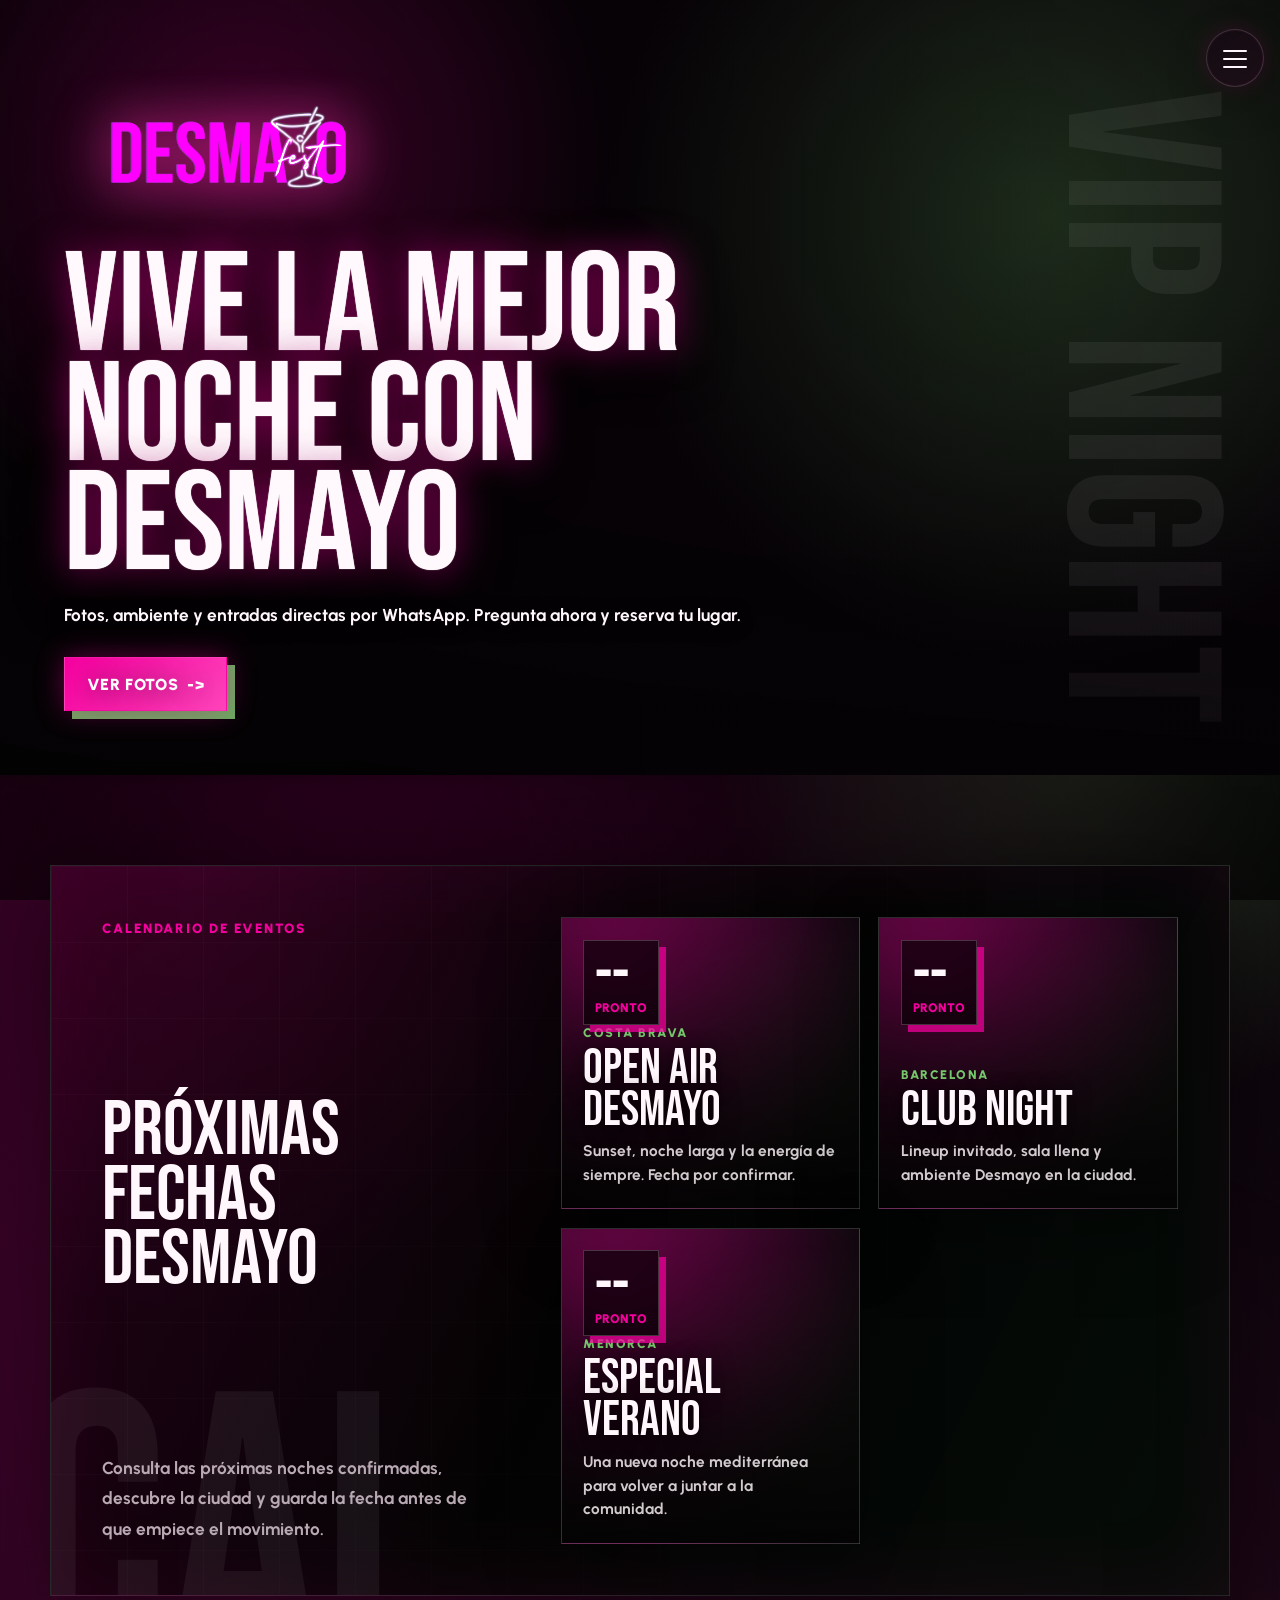
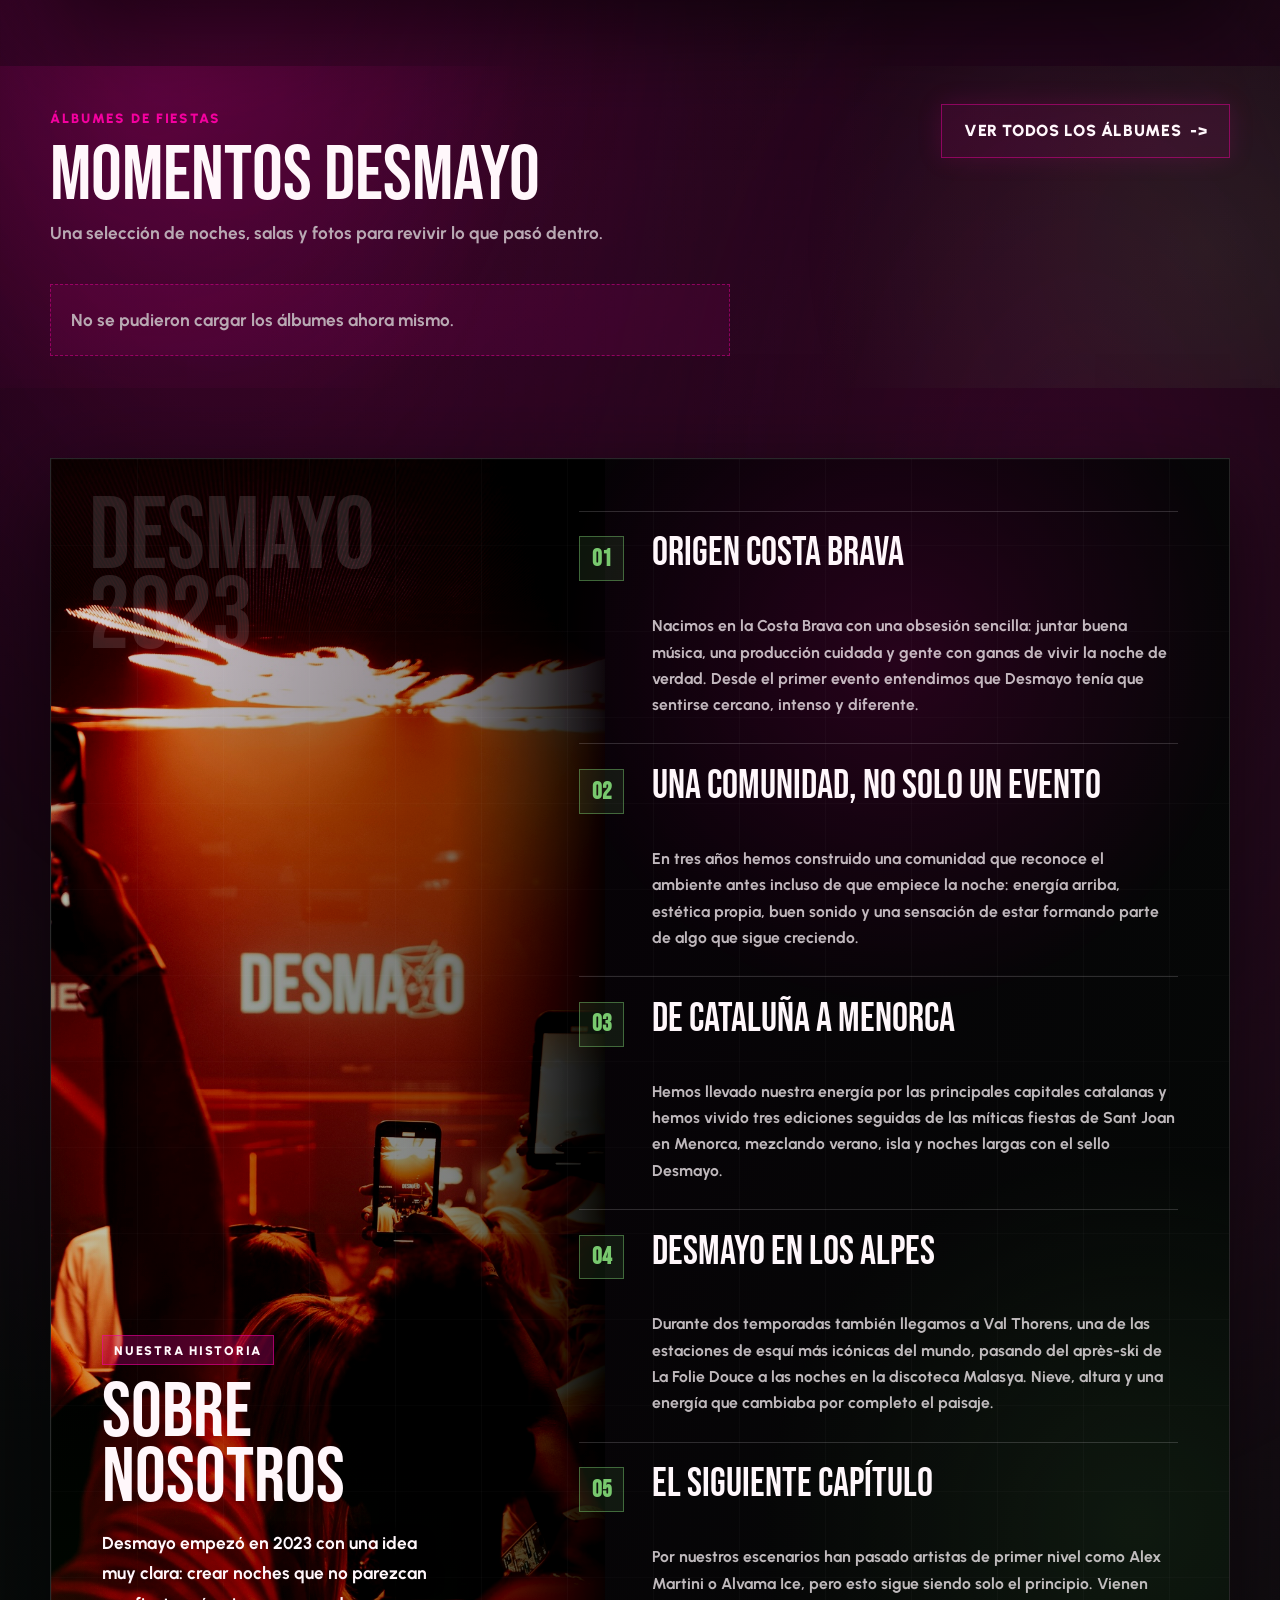
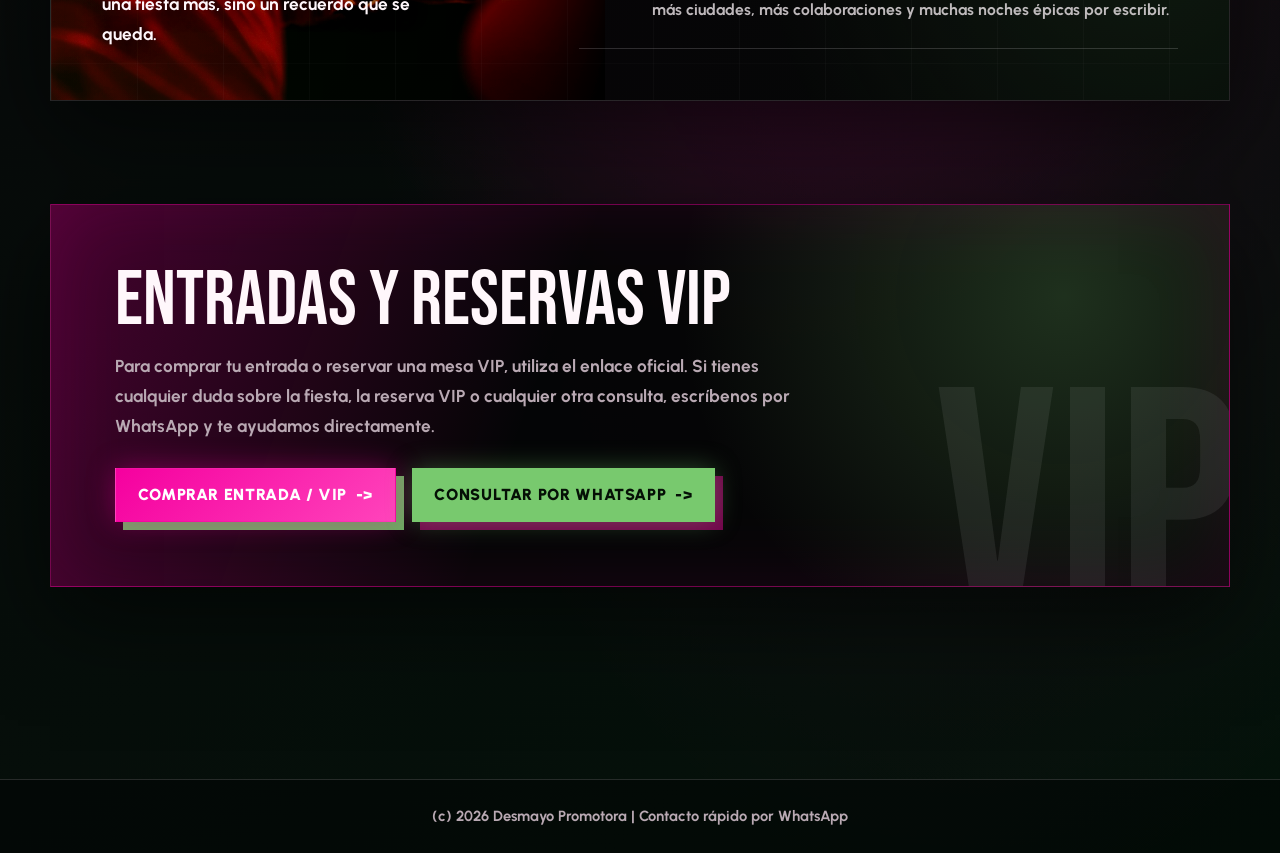
==== commit 0a432315: "Redesign albums experience and admin management" ====
--- a/index.html
+++ b/index.html
@@ -19,7 +19,7 @@
       <div class="site-nav-menu" id="navMenu">
         <div class="site-nav-menu-inner">
           <a href="#calendario">Calendario de eventos</a>
-          <a href="#galeria">Galerías</a>
+          <a href="galeria.html">Galerías</a>
           <a href="#about">Sobre nosotros</a>
           <a href="#contacto">Contacto</a>
         </div>
@@ -50,38 +50,25 @@
       <section class="calendar" id="calendario">
         <div class="calendar-copy">
           <p class="calendar-kicker">Calendario de eventos</p>
-          <h2>Las próximas noches ya están calentando motores</h2>
-          <p>Mantente atento a las próximas fechas, ciudades y colaboraciones especiales de Desmayo.</p>
+          <h2>Próximas fechas Desmayo</h2>
+          <p>Consulta las próximas noches confirmadas, descubre la ciudad y guarda la fecha antes de que empiece el movimiento.</p>
         </div>
-        <div class="calendar-grid">
-          <article class="calendar-card">
-            <span>Próximamente</span>
-            <strong>Costa Brava</strong>
-            <small>Open air, sunset y noche larga</small>
-          </article>
-          <article class="calendar-card">
-            <span>Próximamente</span>
-            <strong>Barcelona</strong>
-            <small>Lineup invitado y energía Desmayo</small>
-          </article>
-          <article class="calendar-card">
-            <span>Próximamente</span>
-            <strong>Menorca</strong>
-            <small>Especial verano y vibra mediterránea</small>
-          </article>
+        <div class="calendar-grid" id="calendarGrid">
+          <p class="calendar-empty">Cargando próximas fechas...</p>
         </div>
       </section>
 
       <section class="gallery" id="galeria">
-        <div class="gallery-header">
+        <div class="gallery-header gallery-teaser-header">
           <div>
-            <h2 id="galleryTitle">Álbumes de fiestas</h2>
-            <p id="galleryDescription">Selecciona una fiesta para ver todas sus fotos.</p>
+            <p class="gallery-kicker">Álbumes de fiestas</p>
+            <h2 id="galleryTitle">Momentos Desmayo</h2>
+            <p id="galleryDescription">Una selección de noches, salas y fotos para revivir lo que pasó dentro.</p>
           </div>
-          <button class="btn btn-secondary gallery-back is-hidden" id="backToAlbums" type="button">Ver álbumes</button>
+          <a class="btn btn-secondary gallery-all-link" href="galeria.html">Ver todos los álbumes</a>
         </div>
         <div class="grid" id="galleryGrid">
-          <p class="gallery-empty">Cargando álbumes...</p>
+          <p class="gallery-empty">Cargando álbumes destacados...</p>
         </div>
       </section>
 
--- a/styles.css
+++ b/styles.css
@@ -778,14 +778,53 @@
 }
 
 .calendar {
-  display: grid;
-  grid-template-columns: minmax(0, 0.9fr) minmax(320px, 1fr);
-  gap: clamp(1.5rem, 4vw, 4rem);
-  align-items: end;
+  position: relative;
+  isolation: isolate;
+  display: grid;
+  grid-template-columns: minmax(260px, 0.78fr) minmax(0, 1.22fr);
+  gap: clamp(2rem, 5vw, 4.5rem);
+  align-items: stretch;
+  overflow: hidden;
+  padding: clamp(1.35rem, 4vw, 3.2rem);
+  border: 1px solid rgba(255, 247, 251, 0.12);
+  background:
+    linear-gradient(115deg, rgba(50, 0, 31, 0.72), rgba(3, 3, 3, 0.78) 48%, rgba(4, 20, 10, 0.5)),
+    radial-gradient(circle at 12% 0%, rgba(245, 0, 159, 0.3), transparent 28rem),
+    rgba(5, 5, 6, 0.92);
+  box-shadow: var(--shadow), inset 0 0 90px rgba(245, 0, 159, 0.08);
+}
+
+.calendar::before {
+  content: "";
+  position: absolute;
+  inset: 0;
+  z-index: -1;
+  pointer-events: none;
+  background:
+    linear-gradient(90deg, rgba(255, 255, 255, 0.04) 1px, transparent 1px),
+    linear-gradient(rgba(255, 255, 255, 0.03) 1px, transparent 1px);
+  background-size: 76px 76px;
+  mask-image: linear-gradient(115deg, black 0%, transparent 80%);
+  opacity: 0.72;
+}
+
+.calendar::after {
+  content: "CAL";
+  position: absolute;
+  left: -0.08em;
+  bottom: -0.27em;
+  z-index: -1;
+  color: rgba(255, 247, 251, 0.055);
+  font-family: "Bebas Neue", Impact, sans-serif;
+  font-size: clamp(11rem, 30vw, 24rem);
+  line-height: 0.8;
 }
 
 .calendar-copy {
-  max-width: 720px;
+  display: grid;
+  align-content: space-between;
+  min-height: 520px;
+  max-width: 640px;
 }
 
 .calendar-kicker {
@@ -799,44 +838,141 @@
 
 .calendar-grid {
   display: grid;
-  grid-template-columns: repeat(3, minmax(0, 1fr));
-  gap: 1rem;
+  grid-template-columns: repeat(2, minmax(0, 1fr));
+  gap: clamp(0.9rem, 2vw, 1.15rem);
+  align-content: stretch;
 }
 
 .calendar-card {
-  display: grid;
-  gap: 0.55rem;
-  min-height: 180px;
-  padding: 1.25rem;
-  border: 1px solid var(--line);
-  background:
-    linear-gradient(180deg, rgba(245, 0, 159, 0.12), rgba(245, 0, 159, 0.03)),
-    rgba(10, 10, 12, 0.9);
-  box-shadow: var(--shadow);
-}
-
-.calendar-card span {
+  position: relative;
+  isolation: isolate;
+  display: grid;
+  align-content: space-between;
+  min-height: 260px;
+  overflow: hidden;
+  padding: clamp(1rem, 2vw, 1.35rem);
+  border: 1px solid rgba(255, 247, 251, 0.16);
+  background:
+    linear-gradient(180deg, rgba(3, 3, 3, 0.06), rgba(3, 3, 3, 0.88)),
+    linear-gradient(135deg, rgba(245, 0, 159, 0.26), rgba(0, 0, 0, 0.16) 48%, rgba(120, 201, 110, 0.18)),
+    var(--black-2);
+  background-position: center;
+  background-size: cover;
+  box-shadow: 0 24px 70px rgba(0, 0, 0, 0.36);
+  transform: translateY(0);
+  transition: transform 0.24s ease, border-color 0.24s ease, box-shadow 0.24s ease, filter 0.24s ease;
+}
+
+.calendar-card::before {
+  content: "";
+  position: absolute;
+  inset: 0;
+  z-index: -1;
+  background:
+    linear-gradient(180deg, rgba(3, 3, 3, 0.22), rgba(3, 3, 3, 0.86)),
+    radial-gradient(circle at 20% 18%, rgba(245, 0, 159, 0.24), transparent 18rem);
+}
+
+.calendar-card::after {
+  content: "";
+  position: absolute;
+  inset: 0;
+  z-index: -1;
+  border: 1px solid transparent;
+  background: linear-gradient(135deg, rgba(245, 0, 159, 0.44), transparent 34%, rgba(120, 201, 110, 0.3)) border-box;
+  mask: linear-gradient(#000 0 0) padding-box, linear-gradient(#000 0 0);
+  mask-composite: exclude;
+  opacity: 0;
+  transition: opacity 0.24s ease;
+}
+
+.calendar-card:hover {
+  border-color: rgba(245, 0, 159, 0.42);
+  box-shadow: 0 34px 90px rgba(0, 0, 0, 0.46), 0 0 38px rgba(245, 0, 159, 0.15);
+  filter: saturate(1.08);
+  transform: translateY(-5px);
+}
+
+.calendar-card:hover::after {
+  opacity: 1;
+}
+
+.calendar-card-fallback {
+  background:
+    linear-gradient(180deg, rgba(3, 3, 3, 0.04), rgba(3, 3, 3, 0.88)),
+    radial-gradient(circle at 18% 20%, rgba(245, 0, 159, 0.44), transparent 16rem),
+    radial-gradient(circle at 88% 88%, rgba(120, 201, 110, 0.2), transparent 16rem),
+    #09090b;
+}
+
+.calendar-date {
+  display: inline-grid;
+  width: fit-content;
+  min-width: 4.4rem;
+  padding: 0.58rem 0.68rem;
+  border: 1px solid rgba(255, 247, 251, 0.2);
+  background: rgba(0, 0, 0, 0.62);
+  box-shadow: 7px 7px 0 rgba(245, 0, 159, 0.72);
+  backdrop-filter: blur(10px);
+}
+
+.calendar-date strong {
+  color: #fff7fb;
+  font-family: "Bebas Neue", Impact, sans-serif;
+  font-size: clamp(2.8rem, 5vw, 4.4rem);
+  font-weight: 400;
+  line-height: 0.82;
+}
+
+.calendar-date small {
   color: var(--pink);
-  font-size: 0.76rem;
+  font-size: 0.78rem;
+  font-weight: 900;
+  line-height: 1;
+  text-transform: uppercase;
+}
+
+.calendar-card-content {
+  display: grid;
+  gap: 0.48rem;
+}
+
+.calendar-location {
+  width: fit-content;
+  color: var(--lime);
+  font-size: 0.78rem;
   font-weight: 900;
   letter-spacing: 0.12em;
   text-transform: uppercase;
 }
 
-.calendar-card strong {
-  color: var(--ink);
+.calendar-card h3 {
+  margin: 0;
+  color: #fff7fb;
   font-family: "Bebas Neue", Impact, sans-serif;
-  font-size: 2rem;
+  font-size: clamp(2rem, 3.8vw, 3.35rem);
   font-weight: 400;
-  line-height: 0.95;
-  text-transform: uppercase;
-}
-
-.calendar-card small {
+  line-height: 0.86;
+  text-transform: uppercase;
+  text-shadow: 0 3px 20px rgba(0, 0, 0, 0.78);
+}
+
+.calendar-card p {
+  margin: 0;
+  max-width: none;
+  color: rgba(255, 247, 251, 0.82);
+  font-size: clamp(0.92rem, 1.2vw, 1.04rem);
+  font-weight: 700;
+  line-height: 1.55;
+}
+
+.calendar-empty {
+  grid-column: 1 / -1;
+  margin: 0;
+  padding: 1.25rem;
+  border: 1px dashed var(--pink-line);
   color: var(--muted);
-  font-size: 0.96rem;
-  font-weight: 700;
-  line-height: 1.6;
+  background: rgba(245, 0, 159, 0.08);
 }
 
 .gallery-header {
@@ -849,6 +985,41 @@
   border-bottom: 1px solid var(--pink-line);
 }
 
+.gallery {
+  position: relative;
+  isolation: isolate;
+}
+
+.gallery::before {
+  content: "";
+  position: absolute;
+  inset: -2rem -4vw;
+  z-index: -1;
+  background:
+    radial-gradient(circle at 12% 10%, rgba(245, 0, 159, 0.18), transparent 24rem),
+    radial-gradient(circle at 94% 56%, rgba(120, 201, 110, 0.12), transparent 26rem);
+  opacity: 0.9;
+}
+
+.gallery-teaser-header {
+  align-items: start;
+  border-bottom: 0;
+}
+
+.gallery-kicker {
+  margin: 0 0 0.85rem;
+  color: var(--pink);
+  font-size: 0.84rem;
+  font-weight: 900;
+  letter-spacing: 0.14em;
+  text-transform: uppercase;
+}
+
+.gallery-all-link {
+  flex: 0 0 auto;
+  margin-top: 0.35rem;
+}
+
 .gallery-header p {
   margin-top: 0.55rem;
 }
@@ -862,7 +1033,7 @@
 .gallery .grid,
 .preview-grid {
   display: grid;
-  grid-template-columns: repeat(auto-fit, minmax(240px, 1fr));
+  grid-template-columns: repeat(auto-fit, minmax(260px, 1fr));
   gap: clamp(0.9rem, 2vw, 1.35rem);
 }
 
@@ -886,7 +1057,8 @@
   aspect-ratio: 4 / 3;
 }
 
-.gallery .card::before {
+.gallery .card::before,
+.gallery-album-media::before {
   content: "";
   position: absolute;
   inset: 0;
@@ -908,12 +1080,13 @@
 .album-card {
   padding: 0;
   color: inherit;
-  cursor: pointer;
   text-align: left;
+  min-height: 360px;
 }
 
 .album-card:hover img,
-.album-card:hover .album-placeholder {
+.album-card:hover .album-placeholder,
+.gallery-album-card:hover img {
   filter: saturate(1.24) contrast(1.08);
   transform: scale(1.055);
 }
@@ -939,7 +1112,7 @@
   z-index: 2;
   display: grid;
   gap: 0.45rem;
-  padding: 1rem;
+  padding: 1.1rem;
 }
 
 .album-info strong {
@@ -950,13 +1123,328 @@
   text-transform: uppercase;
 }
 
-.album-info small {
+.album-info small,
+.album-tags span {
   width: fit-content;
   padding: 0.22rem 0.5rem;
   color: #061006;
   background: var(--lime);
   font-weight: 900;
   text-transform: uppercase;
+}
+
+.album-info > small:first-child {
+  color: #fff7fb;
+  background: rgba(245, 0, 159, 0.72);
+}
+
+.album-count {
+  color: #061006;
+}
+
+.album-actions,
+.album-card-actions {
+  display: flex;
+  flex-wrap: wrap;
+  gap: 0.6rem;
+  margin-top: 0.45rem;
+}
+
+.album-action {
+  display: inline-flex;
+  min-height: 40px;
+  align-items: center;
+  justify-content: center;
+  padding: 0.55rem 0.78rem;
+  color: #fff;
+  background: var(--pink);
+  font-size: 0.78rem;
+  font-weight: 900;
+  text-decoration: none;
+  text-transform: uppercase;
+}
+
+.album-action-secondary {
+  color: #051006;
+  background: var(--lime);
+}
+
+.gallery-page-main {
+  width: min(1280px, calc(100% - 2rem));
+}
+
+.gallery-hero {
+  position: relative;
+  overflow: hidden;
+  min-height: 520px;
+  display: grid;
+  align-content: end;
+  padding: clamp(2rem, 6vw, 4.8rem);
+  border: 1px solid rgba(255, 247, 251, 0.12);
+  background:
+    linear-gradient(115deg, rgba(50, 0, 31, 0.72), rgba(3, 3, 3, 0.82) 48%, rgba(4, 20, 10, 0.5)),
+    url("imagenes/IMG_3605.jpg") center / cover;
+  box-shadow: var(--shadow);
+}
+
+.gallery-hero::after {
+  content: "PHOTOS";
+  position: absolute;
+  right: -0.05em;
+  bottom: -0.2em;
+  color: rgba(255, 247, 251, 0.08);
+  font-family: "Bebas Neue", Impact, sans-serif;
+  font-size: clamp(8rem, 22vw, 20rem);
+  line-height: 0.8;
+}
+
+.gallery-hero > * {
+  position: relative;
+  z-index: 1;
+}
+
+.gallery-hero p {
+  color: #fff7fb;
+  text-shadow: 0 3px 18px rgba(0, 0, 0, 0.88);
+}
+
+.gallery-return {
+  position: absolute;
+  top: clamp(1rem, 3vw, 2rem);
+  left: clamp(1rem, 3vw, 2rem);
+  z-index: 2;
+  color: #fff7fb;
+  font-weight: 900;
+  text-decoration: none;
+  text-transform: uppercase;
+}
+
+.gallery-browser,
+.album-view {
+  position: relative;
+  padding: clamp(1rem, 3vw, 2rem);
+  border: 1px solid rgba(255, 247, 251, 0.12);
+  background: rgba(5, 5, 6, 0.72);
+  box-shadow: var(--shadow);
+}
+
+.gallery-filters {
+  display: grid;
+  grid-template-columns: minmax(220px, 1fr) repeat(2, minmax(170px, 0.6fr)) auto;
+  gap: 0.85rem;
+  align-items: end;
+  margin-bottom: 1.25rem;
+}
+
+.gallery-filters label {
+  display: grid;
+  gap: 0.5rem;
+  color: var(--cream);
+  font-size: 0.78rem;
+  font-weight: 900;
+  text-transform: uppercase;
+}
+
+.gallery-filters input,
+.gallery-filters select {
+  min-height: 52px;
+  width: 100%;
+  padding: 0.85rem 1rem;
+  border: 1px solid var(--line);
+  outline: none;
+  color: var(--ink);
+  background: rgba(0, 0, 0, 0.54);
+  font: inherit;
+}
+
+.gallery-filters input:focus,
+.gallery-filters select:focus {
+  border-color: var(--pink);
+  box-shadow: 0 0 0 3px rgba(245, 0, 159, 0.18);
+}
+
+.gallery-filters .btn {
+  margin-top: 0;
+}
+
+.gallery-full-grid {
+  display: grid;
+  grid-template-columns: repeat(auto-fit, minmax(310px, 1fr));
+  gap: clamp(1rem, 2vw, 1.35rem);
+}
+
+.gallery-album-card {
+  position: relative;
+  overflow: hidden;
+  display: grid;
+  min-height: 520px;
+  border: 1px solid rgba(255, 247, 251, 0.14);
+  background: var(--black-2);
+  box-shadow: 0 24px 80px rgba(0, 0, 0, 0.38);
+  transition: transform 0.24s ease, border-color 0.24s ease, box-shadow 0.24s ease;
+}
+
+.gallery-album-card:hover {
+  border-color: rgba(245, 0, 159, 0.5);
+  box-shadow: 0 34px 96px rgba(0, 0, 0, 0.48), 0 0 36px rgba(245, 0, 159, 0.16);
+  transform: translateY(-5px);
+}
+
+.gallery-album-media {
+  position: absolute;
+  inset: 0;
+  overflow: hidden;
+  padding: 0;
+  border: 0;
+  background:
+    radial-gradient(circle at 22% 18%, rgba(245, 0, 159, 0.42), transparent 18rem),
+    radial-gradient(circle at 82% 78%, rgba(120, 201, 110, 0.16), transparent 18rem),
+    #080808;
+  cursor: pointer;
+}
+
+.gallery-album-media img {
+  width: 100%;
+  height: 100%;
+  object-fit: cover;
+  transition: transform 0.34s ease, filter 0.34s ease;
+}
+
+.gallery-album-content {
+  position: relative;
+  z-index: 2;
+  align-self: end;
+  display: grid;
+  gap: 0.7rem;
+  padding: clamp(1rem, 3vw, 1.45rem);
+}
+
+.album-tags {
+  display: flex;
+  flex-wrap: wrap;
+  gap: 0.45rem;
+}
+
+.gallery-album-content h3 {
+  margin: 0;
+  color: #fff7fb;
+  font-family: "Bebas Neue", Impact, sans-serif;
+  font-size: clamp(2.3rem, 5vw, 4.4rem);
+  font-weight: 400;
+  line-height: 0.82;
+  text-transform: uppercase;
+}
+
+.gallery-album-content p {
+  max-width: none;
+  margin: 0;
+  color: rgba(255, 247, 251, 0.82);
+  font-size: 1rem;
+  line-height: 1.55;
+}
+
+.gallery-album-content > small {
+  color: var(--lime);
+  font-weight: 900;
+  text-transform: uppercase;
+}
+
+.album-card-actions .btn {
+  min-height: 46px;
+  margin-top: 0;
+  padding: 0.72rem 0.95rem;
+}
+
+.album-view-header {
+  display: grid;
+  grid-template-columns: auto minmax(0, 1fr) auto;
+  gap: 1rem;
+  align-items: end;
+  margin-bottom: 1.25rem;
+}
+
+.album-view-header .btn {
+  margin-top: 0;
+}
+
+.photo-masonry {
+  columns: 3 240px;
+  column-gap: 1rem;
+}
+
+.photo-tile {
+  position: relative;
+  display: block;
+  width: 100%;
+  margin: 0 0 1rem;
+  padding: 0;
+  overflow: hidden;
+  border: 1px solid var(--line);
+  background: var(--black-2);
+  cursor: zoom-in;
+  break-inside: avoid;
+}
+
+.photo-tile img {
+  width: 100%;
+  height: auto;
+  transition: transform 0.3s ease, filter 0.3s ease;
+}
+
+.photo-tile:hover img {
+  filter: saturate(1.14);
+  transform: scale(1.035);
+}
+
+.photo-tile a {
+  position: absolute;
+  right: 0.65rem;
+  bottom: 0.65rem;
+  z-index: 2;
+  padding: 0.42rem 0.58rem;
+  color: #051006;
+  background: var(--lime);
+  font-size: 0.72rem;
+  font-weight: 900;
+  text-decoration: none;
+  text-transform: uppercase;
+}
+
+.lightbox {
+  position: fixed;
+  inset: 0;
+  z-index: 250;
+  display: grid;
+  place-items: center;
+  padding: clamp(1rem, 4vw, 3rem);
+  background: rgba(0, 0, 0, 0.9);
+}
+
+.lightbox img {
+  width: auto;
+  max-width: min(92vw, 1280px);
+  max-height: 78vh;
+  object-fit: contain;
+  box-shadow: 0 28px 100px rgba(0, 0, 0, 0.74);
+}
+
+.lightbox-close {
+  position: absolute;
+  top: 1rem;
+  right: 1rem;
+  width: 52px;
+  height: 52px;
+  border: 1px solid var(--line);
+  border-radius: 50%;
+  color: #fff7fb;
+  background: rgba(10, 10, 12, 0.82);
+  font-size: 2rem;
+  line-height: 1;
+  cursor: pointer;
+}
+
+.lightbox .btn {
+  margin-top: 1rem;
 }
 
 .cta {
@@ -1057,6 +1545,9 @@
 
 .admin-form input[type="password"],
 .admin-form input[type="text"],
+.admin-form input[type="date"],
+.admin-form input[type="number"],
+.admin-form input[type="search"],
 .admin-form input[type="file"],
 .admin-form select,
 .admin-form textarea {
@@ -1093,6 +1584,14 @@
   opacity: 0.7;
 }
 
+.event-form {
+  align-self: start;
+}
+
+.event-form .btn-secondary {
+  margin-top: 0;
+}
+
 .album-mode {
   display: grid;
   grid-template-columns: repeat(2, minmax(0, 1fr));
@@ -1138,6 +1637,98 @@
   margin-top: 1.5rem;
 }
 
+.admin-event-list {
+  grid-column: 1 / -1;
+  display: grid;
+  gap: 0.9rem;
+}
+
+.admin-event-item {
+  display: grid;
+  grid-template-columns: 150px minmax(0, 1fr) auto;
+  gap: 1rem;
+  align-items: center;
+  padding: 0.85rem;
+  border: 1px solid var(--line);
+  background:
+    linear-gradient(135deg, rgba(245, 0, 159, 0.08), rgba(120, 201, 110, 0.04)),
+    rgba(8, 8, 10, 0.78);
+  box-shadow: 0 18px 56px rgba(0, 0, 0, 0.28);
+}
+
+.admin-event-thumb {
+  display: block;
+  min-height: 112px;
+  background:
+    radial-gradient(circle at 32% 24%, rgba(245, 0, 159, 0.38), transparent 42%),
+    radial-gradient(circle at 80% 80%, rgba(120, 201, 110, 0.16), transparent 38%),
+    #080808;
+  background-position: center;
+  background-size: cover;
+}
+
+.admin-event-copy {
+  min-width: 0;
+}
+
+.admin-event-copy small {
+  display: block;
+  color: var(--pink);
+  font-size: 0.76rem;
+  font-weight: 900;
+  letter-spacing: 0.12em;
+  text-transform: uppercase;
+}
+
+.admin-event-copy strong {
+  display: block;
+  margin-top: 0.35rem;
+  color: var(--ink);
+  font-family: "Bebas Neue", Impact, sans-serif;
+  font-size: clamp(1.8rem, 4vw, 2.7rem);
+  font-weight: 400;
+  line-height: 0.9;
+  text-transform: uppercase;
+}
+
+.admin-event-copy p {
+  max-width: none;
+  margin-top: 0.45rem;
+  font-size: 0.95rem;
+  line-height: 1.55;
+}
+
+.admin-event-actions {
+  display: flex;
+  flex-wrap: wrap;
+  gap: 0.65rem;
+  justify-content: flex-end;
+}
+
+.admin-event-actions .btn {
+  min-height: 46px;
+  margin-top: 0;
+  padding: 0.72rem 0.9rem;
+}
+
+.admin-photo-card {
+  min-height: 220px;
+}
+
+.admin-photo-card button {
+  position: absolute;
+  right: 0.7rem;
+  bottom: 0.7rem;
+  z-index: 3;
+  padding: 0.55rem 0.7rem;
+  border: 0;
+  color: #fff;
+  background: var(--pink);
+  font-weight: 900;
+  text-transform: uppercase;
+  cursor: pointer;
+}
+
 .admin-panel > .btn-secondary {
   grid-column: 1 / -1;
   width: fit-content;
@@ -1190,6 +1781,22 @@
   .calendar,
   .admin-panel {
     grid-template-columns: 1fr;
+  }
+
+  .calendar {
+    gap: 2rem;
+  }
+
+  .calendar-copy {
+    min-height: 0;
+  }
+
+  .calendar-grid {
+    grid-template-columns: 1fr;
+  }
+
+  .calendar-card {
+    min-height: 300px;
   }
 
   .about {
@@ -1239,6 +1846,20 @@
     display: block;
   }
 
+  .gallery-filters,
+  .album-view-header {
+    grid-template-columns: 1fr;
+  }
+
+  .gallery-filters .btn,
+  .album-view-header .btn {
+    width: 100%;
+  }
+
+  .gallery-hero {
+    min-height: 440px;
+  }
+
   .gallery-back {
     margin-top: 1rem;
   }
@@ -1247,8 +1868,13 @@
     grid-template-columns: 1fr;
   }
 
-  .calendar-grid {
-    grid-template-columns: 1fr;
+  .admin-event-item {
+    grid-template-columns: 120px minmax(0, 1fr);
+  }
+
+  .admin-event-actions {
+    grid-column: 1 / -1;
+    justify-content: flex-start;
   }
 }
 
@@ -1295,4 +1921,50 @@
   .cta-actions .btn {
     width: 100%;
   }
-}
+
+  .gallery-page-main {
+    width: min(100% - 1rem, 1280px);
+  }
+
+  .gallery-hero,
+  .gallery-browser,
+  .album-view {
+    padding: 1rem;
+  }
+
+  .gallery-full-grid {
+    grid-template-columns: 1fr;
+  }
+
+  .gallery-album-card {
+    min-height: 450px;
+  }
+
+  .photo-masonry {
+    columns: 1;
+  }
+
+  .calendar {
+    padding: 1rem;
+  }
+
+  .calendar-card {
+    min-height: 270px;
+  }
+
+  .calendar-date {
+    min-width: 3.8rem;
+  }
+
+  .admin-event-item {
+    grid-template-columns: 1fr;
+  }
+
+  .admin-event-thumb {
+    min-height: 180px;
+  }
+
+  .admin-event-actions .btn {
+    width: 100%;
+  }
+}
